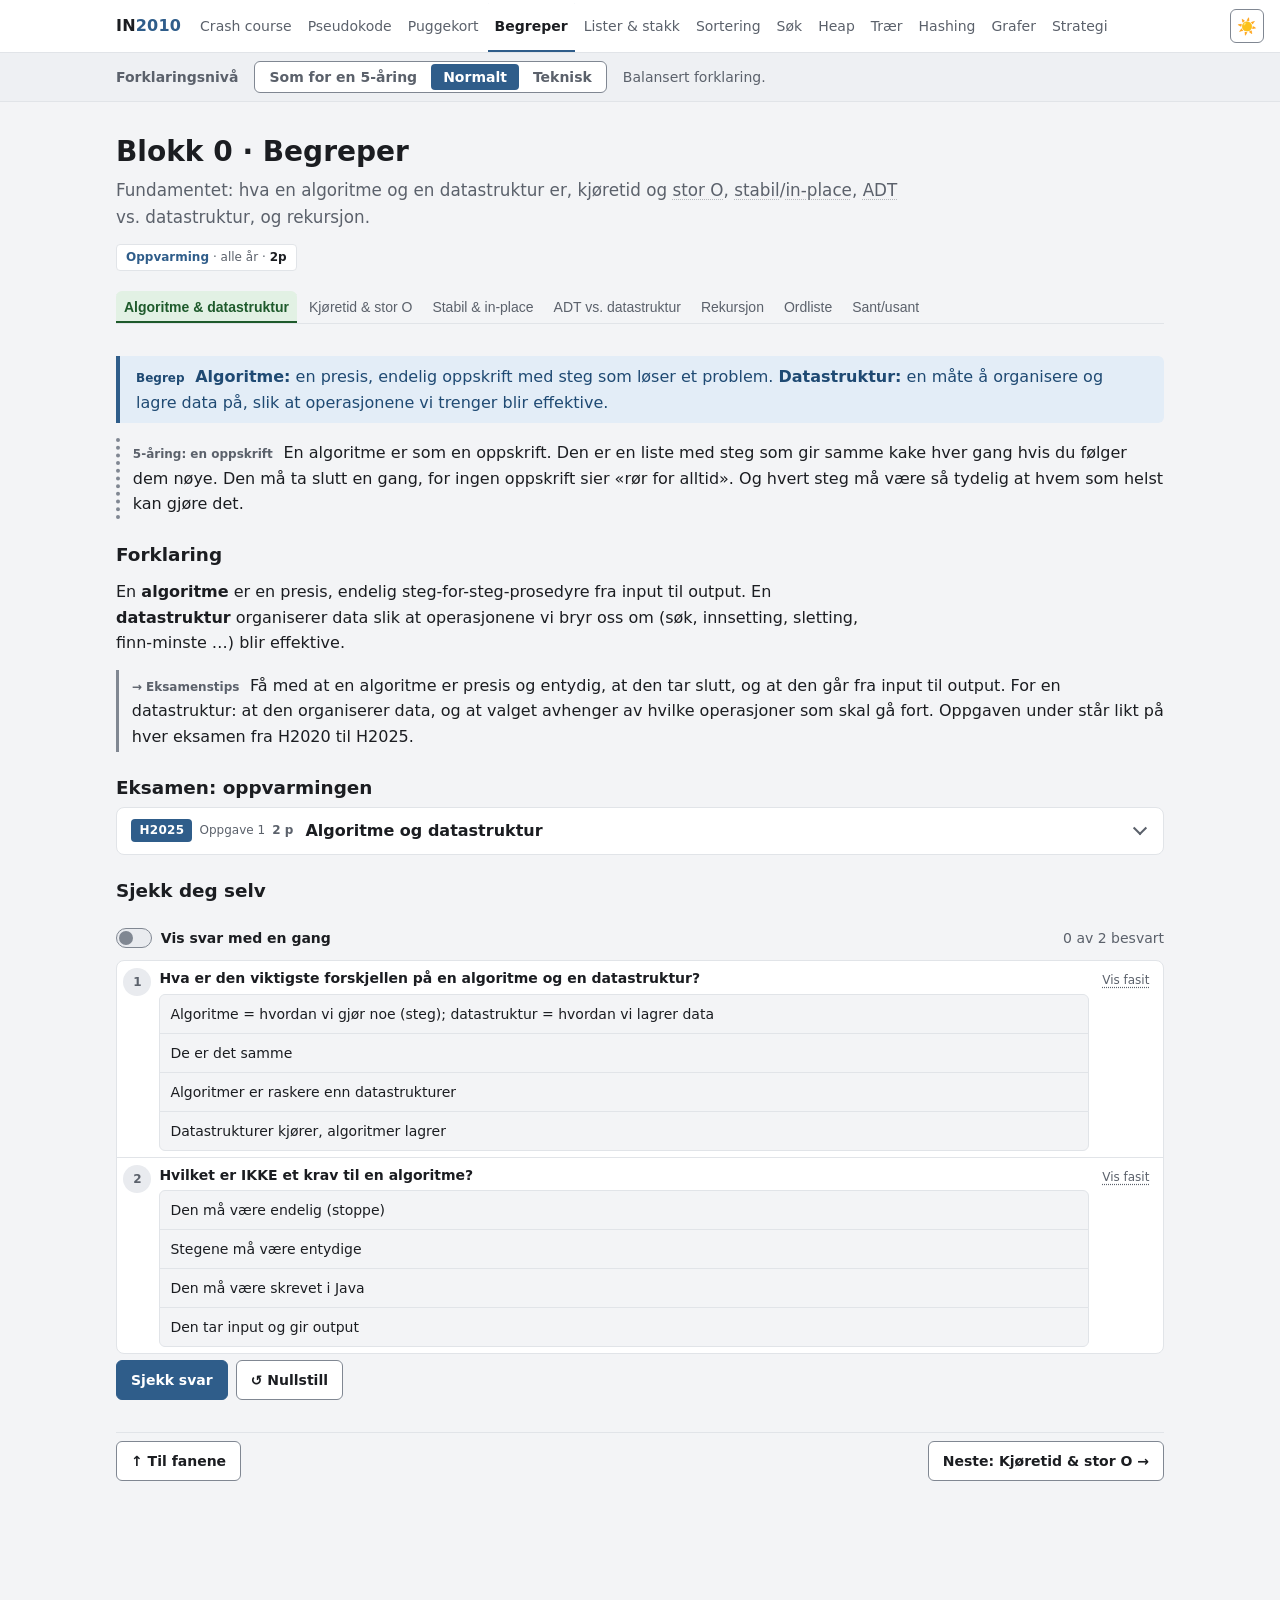
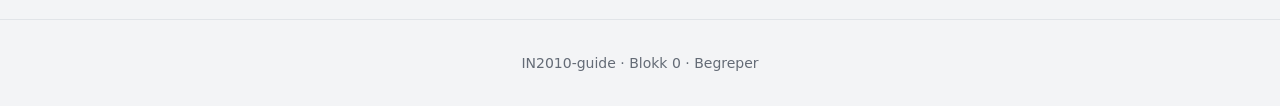
==== 00-begreper.html @ cf9b5287 "Faglige rettelser fra ekstern gjennomgang (20261126j) - Sortering: sammenligningsbasert kan ikke slå" ====
<!doctype html>
<html lang="nb">
<head>
  <meta charset="utf-8">
  <link rel="icon" href="data:,">
  <meta name="viewport" content="width=device-width, initial-scale=1">
  <title>Blokk 0 · Begreper · IN2010</title>
  <meta name="description" content="Grunnbegreper i IN2010: algoritme, datastruktur, stor O, stabil/in-place, ADT, rekursjon.">
  <script>(function(){try{var d=document.documentElement;var t=localStorage.getItem('in-theme');if(t!=='dark'&&t!=='system')t='light';if(t!=='system')d.setAttribute('data-theme',t);var l=localStorage.getItem('in-level');if(l!=='eli5'&&l!=='teknisk')l='normal';d.setAttribute('data-level',l);}catch(e){document.documentElement.setAttribute('data-theme','light');document.documentElement.setAttribute('data-level','normal');}})();</script>
  <link rel="stylesheet" href="assets/css/styles.css?v=20261126j">
  <link rel="stylesheet" href="assets/css/begrep-tips.css?v=20261126j">
</head>
<body data-page="begreper">
  <a class="skip-link" href="#main">Hopp til innhold</a>
  <header id="topnav"></header>

  <main id="main" class="wrap">
    <div class="pagehead">
      <h1>Blokk 0 · Begreper</h1>
      <p class="lead">Fundamentet: hva en algoritme og en datastruktur er, kjøretid og stor O,
        stabil/in-place, ADT vs. datastruktur, og rekursjon.</p>
      <div class="badges">
        <span class="badge" data-go="algoritme"><b>Oppvarming</b> · alle år · <span class="pts">2p</span></span>
      </div>
    </div>

    <div class="tabs" role="tablist" aria-label="Underemner">
      <button data-tab="algoritme">Algoritme &amp; datastruktur</button>
      <button data-tab="bigo">Kjøretid &amp; stor O</button>
      <button data-tab="stabil">Stabil &amp; in-place</button>
      <button data-tab="adt">ADT vs. datastruktur</button>
      <button data-tab="rekursjon">Rekursjon</button>
      <button data-tab="ordliste">Ordliste</button>
      <button data-tab="test">Sant/usant</button>
    </div>

    <!-- ALGORITME -->
    <section data-panel="algoritme">
      <div class="callout begrep"><span class="lbl">Begrep</span>
        <b>Algoritme:</b> en presis, endelig oppskrift med steg som løser et problem.
        <b>Datastruktur:</b> en måte å organisere og lagre data på, slik at operasjonene vi trenger blir effektive.</div>

      <div class="callout eli5"><span class="lbl">5-åring: en oppskrift</span>
        En algoritme er som en oppskrift. Den er en liste med steg som gir samme kake hver gang hvis du følger dem
        nøye. Den må ta slutt en gang, for ingen oppskrift sier «rør for alltid». Og hvert steg må være så tydelig at
        hvem som helst kan gjøre det.</div>

      <h3>Forklaring</h3>
      <div id="ex-algoritme"></div>

      <div class="callout snarvei"><span class="lbl">Eksamenstips</span>
        Få med at en algoritme er presis og entydig, at den tar slutt, og at den går fra input til output.
        For en datastruktur: at den organiserer data, og at valget avhenger av hvilke operasjoner som skal gå fort.
        Oppgaven under står likt på hver eksamen fra H2020 til H2025.</div>

      <h3>Eksamen: oppvarmingen</h3>
      <div id="exam-oppvarming"></div>

      <h3>Sjekk deg selv</h3>
      <div id="quiz-algoritme"></div>
    </section>

    <!-- BIG-O -->
    <section data-panel="bigo">
      <div class="callout begrep"><span class="lbl">Begrep</span>
        <b>Stor O</b> (på engelsk <i>Big O</i>) beskriver hvordan kjøretiden vokser når input n blir stor – vi ser bort fra konstanter
        og lavordensledd og bryr oss bare om veksttakten. De vanlige klassene er O(1), O(log n), O(n),
        O(n log n), O(n²) og O(2ⁿ).
        <b>Merk:</b> veksttakt og tilfelle (beste/verste/snitt) er to forskjellige spørsmål. Tilfellet sier
        <i>hvilken</i> input vi ser på; stor O sier hvor raskt kjøretiden vokser i <i>det</i> tilfellet. Derfor
        gir vi gjerne én kjøretid for beste tilfelle (f.eks. O(n)) og en annen for verste (f.eks. O(n²)).</div>

      <div class="callout eli5"><span class="lbl">5-åring: lapper og håndhilsing</span>
        Tenk deg at du skal dele ut én lapp til hver elev. Blir klassen dobbelt så stor, tar det dobbelt så lang tid.
        Skal derimot alle håndhilse på alle, blir det omtrent fire ganger så mye jobb når klassen dobles. Store O sier
        hvor fort jobben vokser når det blir flere. Den sier ikke hvor mange sekunder det tar.</div>

      <h3>Forklaring</h3>
      <div id="ex-bigo"></div>

      <div class="callout felle"><span class="lbl">Felle: hvilken logaritme?</span>
        log₂ n og log₁₀ n er like i O. De skiller seg bare med en fast faktor (log₂ n er omtrent 3,3 · log₁₀ n), og
        faste faktorer forsvinner i O. Skriv bare <span class="mono">O(log n)</span>.</div>

      <h3>Voksehierarki – lek med n</h3>
      <p class="muted small">Dra i n og se hvor ulikt klassene vokser. Skru på logaritmisk skala når
        n² og 2ⁿ stikker av.</p>
      <div class="card">
        <div class="btn-row">
          <label class="fld">n = <input type="range" id="bo-n" min="1" max="40" value="8"></label>
          <span class="pill"><span class="k">n</span> <span id="bo-nval">8</span></span>
          <label class="fld"><input type="checkbox" id="bo-log"> logaritmisk skala</label>
        </div>
        <div id="bo-bars" class="bars" style="min-height:170px"></div>
        <div class="legend"><span class="muted small">Antall operasjoner (anslag) for hver kompleksitetsklasse ved valgt n.</span></div>
      </div>

      <div class="callout uni"><span class="lbl">Universitetsnivå</span>
        Rekkefølgen er <span class="mono">1 &lt; log n &lt; n &lt; n log n &lt; n² &lt; 2ⁿ</span>. En O(n log n)-sortering
        på n = 1 000 000 gjør ~20 millioner steg; en O(n²) gjør ~10¹². Derfor står det i «Om eksamen» på H2023:
        «I implementasjonsoppgaver foretrekkes lavere kjøretidskompleksitet.»
        <span class="muted small">(Kilde: eksamen IN2010 H2023, «Om eksamen». H2024 og H2025 skriver at lavere kjøretidskompleksitet er «mer poenggivende».)</span></div>

      <h3>Tell operasjoner</h3>
      <div id="quiz-bigo"></div>
    </section>

    <!-- STABIL & IN-PLACE -->
    <section data-panel="stabil">
      <div class="callout begrep"><span class="lbl">Begrep</span>
        <b>Stabil:</b> like elementer beholder sin innbyrdes rekkefølge etter sortering.
        <b>In-place:</b> algoritmen sorterer i selve arrayet, uten en ekstra datastruktur (som et hjelpearray
        eller bøtter) å mellomlagre elementene i. Merge sort er det klassiske moteksempelet.</div>

      <div class="callout eli5"><span class="lbl">5-åring: køen i klassen</span>
        Elevene står i kø sortert etter fornavn. Nå sorterer læreren dem etter klasse. En stabil sortering passer på
        at to elever i samme klasse står i samme rekkefølge som før. Ingen sniker forbi en klassekamerat.</div>

      <h3>Forklaring</h3>
      <div id="ex-stabil"></div>

      <h3>Stabil vs. ustabil – samme nøkkel, ulik farge</h3>
      <p class="muted small">Vi sorterer på <b>tallet</b>. Bokstaven viser opprinnelig rekkefølge blant like tall.
        En stabil sortering holder C før D når begge er «2».</p>
      <div class="grid cols-2">
        <div class="card"><h4 style="margin-top:.2rem">Før</h4><div id="st-before" class="chips"></div></div>
        <div class="card">
          <h4 style="margin-top:.2rem">Etter</h4>
          <div class="btn-row">
            <button class="btn sm primary" type="button" id="st-stable">Stabil</button>
            <button class="btn sm" type="button" id="st-unstable">Ustabil</button>
          </div>
          <div id="st-after" class="chips"></div>
          <p id="st-note" class="muted small"></p>
        </div>
      </div>

      <div class="table-wrap">
        <table>
          <thead><tr><th>Algoritme</th><th>Stabil</th><th>In-place</th><th>Verst</th></tr></thead>
          <tbody>
            <tr><td>Selection</td><td>Nei</td><td>Ja</td><td class="mono">O(n²)</td></tr>
            <tr><td>Bubble</td><td>Ja</td><td>Ja</td><td class="mono">O(n²)</td></tr>
            <tr><td>Insertion</td><td>Ja</td><td>Ja</td><td class="mono">O(n²)</td></tr>
            <tr><td>Gnome</td><td>Ja</td><td>Ja</td><td class="mono">O(n²)</td></tr>
            <tr><td>Merge</td><td>Ja</td><td>Nei (hjelpearray)</td><td class="mono">O(n log n)</td></tr>
            <tr><td>Quick</td><td>Nei</td><td>Ja</td><td class="mono">O(n²)</td></tr>
            <tr><td>Heapsort</td><td>Nei</td><td>Ja</td><td class="mono">O(n log n)</td></tr>
            <tr><td>Bøtte</td><td>Ja</td><td>Nei (bøttene)</td><td class="mono">O(N+n)</td></tr>
            <tr><td>Radix</td><td>Ja</td><td>Nei (bøttene)</td><td class="mono">O(d·(N+n))</td></tr>
          </tbody>
        </table>
      </div>
      <p class="muted small">In-place betyr at algoritmen ikke mellomlagrer elementene i en ekstra datastruktur.
        Derfor er quicksort in-place, mens merge sort (hjelpearray) og bøtte/radix (bøttene) ikke er det.</p>
      <p class="muted small">Om en sortering er stabil, kan avhenge av hvordan den er skrevet. Tabellen gjelder variantene i kurset. At quicksort og heapsort er ustabile og radix sort stabil, er vår egen utledning: quicksort og heapsort bytter elementer som ikke står ved siden av hverandre, og radix sort er stabil fordi hvert pass er en stabil bøttesortering.</p>
      <p class="muted small">Eksamen: H2021 · Oppgave 2 (3p) spør om en sortering var stabil. Oppgaven med løsning ligger under
        <a href="01-sortering.html#fane=bucket&amp;oppg=exam-h2021-2">Sortering → Bøtte</a>.</p>
    </section>

    <!-- ADT -->
    <section data-panel="adt">
      <div class="callout begrep"><span class="lbl">Begrep</span>
        En <b>abstrakt datatype (ADT)</b> sier HVA du kan gjøre (operasjonene), ikke HVORDAN. En
        <b>datastruktur</b> er en konkret implementasjon. Samme ADT kan ha flere datastrukturer.</div>

      <div class="callout eli5"><span class="lbl">5-åring: fjernkontrollen</span>
        En ADT er som knappene på en fjernkontroll. Du vet hva «neste kanal» og «volum opp» gjør, men ikke hvordan
        det er bygd inni. Datastrukturen er selve elektronikken. De samme knappene kan bygges på flere måter.</div>

      <h3>Forklaring</h3>
      <div id="ex-adt"></div>

      <div class="grid cols-2">
        <div class="card"><h4 style="margin-top:.2rem">ADT (hva)</h4>
          <ul class="muted"><li>Liste</li><li>Stakk (LIFO)</li><li>Kø (FIFO)</li><li>Prioritetskø</li><li>Mengde</li><li>Ordbok / map</li></ul></div>
        <div class="card"><h4 style="margin-top:.2rem">Datastruktur (hvordan)</h4>
          <ul class="muted"><li>Array / dynamisk array</li><li>Lenket liste</li><li>Heap (binær)</li><li>Hashtabell</li><li>Binært søketre / AVL</li></ul></div>
      </div>

      <h3>Match ADT med en vanlig datastruktur</h3>
      <div id="quiz-adt"></div>
    </section>

    <!-- REKURSJON -->
    <section data-panel="rekursjon">
      <div class="callout begrep"><span class="lbl">Begrep</span>
        En <b>rekursiv</b> algoritme kaller seg selv på et mindre problem. Den trenger et <b>basistilfelle</b>
        (som stopper) og et <b>rekursivt steg</b> (som nærmer seg basis).</div>

      <div class="callout eli5"><span class="lbl">5-åring: russiske dukker</span>
        Tenk på russiske dukker. For å komme til den minste åpner du én dukke og gjør nøyaktig det samme med dukken
        inni. Du fortsetter til du kommer til den lille som ikke kan åpnes. Den er basistilfellet, og der stopper du.</div>

      <h3>Forklaring</h3>
      <div id="ex-rekursjon"></div>

      <h3>Kallstakk – fakultet n!</h3>
      <p class="muted small">På vei <b>ned</b> legger hvert kall seg oppå stakken og venter med et uferdig regnestykke
        (<span class="mono">4 · ?</span>). Ved basis snur det. På vei <b>opp</b> får hvert kall svaret fra kallet over, fyller
        inn spørsmålstegnet og gir sitt svar videre ned. Følg regnestykket under stakken: det vokser innover og krymper igjen.</p>
      <div class="grid cols-2">
        <div><div id="rk-player"></div></div>
        <div><div id="rk-pseudo"></div></div>
      </div>

      <div class="callout uni"><span class="lbl">Universitetsnivå</span>
        Noen ganger ser du en formel som <span class="mono">T(n) = 2·T(n/2) + n</span>: del i to, og gjør O(n) arbeid for å
        sette sammen. Du trenger ikke løse slike ligninger på eksamen. Les den som en kortversjon av det du ser i
        rekursjonstreet: <span class="mono">log n</span> nivåer, og hvert nivå gjør til sammen n arbeid. Det gir
        <span class="mono">O(n log n)</span>, og det er mønsteret bak merge sort.</div>
    </section>

    <!-- ORDLISTE: bygges fra IN.BEGREPER og IN.SYMBOLER (begrep-tips.js), samme kilde som tipsene -->
    <section data-panel="ordliste">
      <h3>Ordliste</h3>
      <p class="muted small">Alle forkortelser og begreper på ett sted. De samme forklaringene dukker opp når du holder
        over eller trykker på et ord med prikket understrek rundt omkring i guiden.</p>
      <div id="ordliste"></div>
    </section>

    <!-- SANT/USANT -->
    <section data-panel="test">
      <h3>Test deg selv – begreper</h3>
      <p class="muted small">Disse påstandene er ikke hentet ordrett fra eksamen. De er laget ut fra hva eksamenene og
        sensorveiledningene H2020–H2025 tester igjen og igjen, så du kan sjekke at du kan det sensor ser etter.
        De oftest testede står først.</p>
      <p class="muted small">Svar Sant/Usant, trykk <b>Sjekk svar</b>, og åpne <b>Forklaring</b> under hver påstand. Svarene huskes i nettleseren din.</p>
      <div data-tf-gen="begreper"></div>
    </section>
  </main>

  <footer class="footer">IN2010-guide · Blokk 0 · Begreper</footer>

  <script src="assets/js/core.js?v=20261126j"></script>
  <script src="assets/js/symboler.js?v=20261126j"></script>
  <script src="assets/js/begreper-data.js?v=20261126j"></script>
  <script src="assets/js/begrep-tips.js?v=20261126j"></script>
  <script src="assets/js/data-tf.js?v=20261126j"></script>
  <script src="assets/js/pseudocode.js?v=20261126j"></script>
  <script src="assets/js/stepplayer.js?v=20261126j"></script>
  <script src="assets/js/varline.js?v=20261126j"></script>
  <script src="assets/js/viz-bars.js?v=20261126j"></script>
  <script src="assets/js/perfekt/begreper.js?v=20261126j"></script>
  <script src="assets/js/kort/begreper.js?v=20261126j"></script>
  <script>
  (function () {
    var IN = window.IN, el = IN.el, qs = IN.qs;
    if (IN.begrepTips) IN.begrepTips.ordliste("#ordliste");


    /* ---- Nivådelte forklaringer ---- */
    IN.explain("#ex-algoritme", {
      eli5: "<p>En <b>algoritme</b> er oppskriften: gjør dette, så dette, så dette – og da får du svaret. En <b>datastruktur</b> er kjøkkenet der du har lagt tingene dine. Ligger krydderne sortert i en skuff, finner du dem kjapt. Ligger alt i én stor haug, må du lete hver gang. Den samme oppskriften går altså fortere eller tregere alt etter hvordan kjøkkenet er ryddet.</p>",
      normal: "<p>En <b>algoritme</b> er en presis, endelig steg-for-steg-prosedyre fra input til output. En <b>datastruktur</b> organiserer data slik at operasjonene vi bryr oss om (søk, innsetting, sletting, finn-minste …) blir effektive.</p>",
      teknisk: "<p>En <b>algoritme</b> er en veldefinert beregningsprosedyre som for et gyldig input terminerer med korrekt output; vi måler den i tid/plass som funksjon av inputstørrelsen. En <b>datastruktur</b> er en konkret organisering av data med et sett operasjoner og tilhørende kjøretidsgarantier (f.eks. heap: finn-min O(1), innsetting O(log n)).</p>"
    }, { label: "Nivå:" });

    IN.explain("#ex-bigo", {
      eli5: "<p>Stor O svarer på: «Når det blir dobbelt så mange ting, hvor mye mer jobb blir det?» O(n) betyr dobbelt så mye jobb. O(n²) betyr fire ganger så mye. 2ⁿ betyr … mye verre!</p>",
      normal: "<p>Stor O beskriver veksttakten til kjøretiden når n vokser, uten konstanter og lavordensledd – vi skriver f.eks. O(n) eller O(n²) etter hvor raskt arbeidet vokser. Legg merke til at dette er noe annet enn beste/verste/snitt-tilfelle: tilfellet velger <i>hvilken</i> situasjon vi analyserer, mens stor O sier hvor fort kjøretiden vokser der. Derfor kan vi gi én kjøretid for beste tilfelle (ofte O(n)) og en annen for verste (ofte O(n²)).</p>",
      teknisk: "<p>Formelt: f(n) = O(g(n)) betyr at f til slutt holder seg under g bortsett fra en konstant faktor – det finnes konstanter c &gt; 0 og n₀ slik at f(n) ≤ c·g(n) for alle n ≥ n₀. I praksis: fra en viss størrelse n₀ og oppover er f aldri mer enn et fast antall ganger (c) g – hva som skjer for små input, og hvor stor den faste faktoren er, teller ikke. Grunnen til at vi dropper konstanter og lavordensledd er at for store n er det det dominerende leddet som avgjør: en algoritme der arbeidet vokser kvadratisk, taper for store n mot en der det vokser som n log n, uansett hvor gode konstantene er. Husk at O bare er en øvre grense: at noe er O(n²), sier ikke at det faktisk vokser kvadratisk, så sammenligningen gjelder den faktiske veksten. Og husk at veksttakt (stor O) og tilfelle (beste/verste/snitt) er to uavhengige valg – vi kan gi en Big-O for hvilket som helst tilfelle.</p>"
    }, { label: "Nivå:" });

    IN.explain("#ex-stabil", {
      eli5: "<p><b>Stabil</b>: hvis to kort har samme tall, holder de samme rekkefølge som før. <b>In-place</b>: vi rydder i selve bunken uten en ekstra stor bunke ved siden av.</p>",
      normal: "<p><b>Stabil</b> sortering bevarer rekkefølgen mellom like nøkler – viktig når du sorterer på flere nøkler etter hverandre. <b>In-place</b> betyr at algoritmen sorterer i selve arrayet, uten en ekstra datastruktur å mellomlagre elementene i.</p>",
      teknisk: "<p>Stabilitet: for like nøkler bevares den relative inputrekkefølgen i outputen. Det er nyttig når vi sorterer på flere nøkler etter hverandre: sorterer vi først på den minst viktige og så stabilt på den viktigste, ligger like elementer fortsatt i riktig rekkefølge etter den første nøkkelen. Radix sort bygger på samme idé, med siste siffer først. In-place: elementene mellomlagres aldri i en ekstra datastruktur – merge sort, som fletter via et hjelpearray, er derfor ikke in-place. Quicksort sorterer derimot inne i selve arrayet og er in-place.</p>"
    }, { label: "Nivå:" });

    IN.explain("#ex-adt", {
      eli5: "<p>En ADT er «hva du kan be om» (legg på, ta av). Datastrukturen er «hvordan det er bygd inni». En stakk kan være bygd av et array ELLER en lenket liste – begge gir samme LIFO-oppførsel.</p>",
      normal: "<p>ADT = grensesnittet (operasjonene og hva de gjør). Datastruktur = implementasjonen. Én ADT kan realiseres av flere datastrukturer med ulike kjøretider.</p>",
      teknisk: "<p>En ADT spesifiserer operasjoner og deres semantikk uavhengig av representasjon. Ordbok-ADT kan implementeres med balansert binært søketre (BST, O(log n) garantert) eller hashtabell (O(1) forventet). Valget avgjør kjøretidsprofil og egenskaper (ordnet iterasjon vs. ikke).</p>"
    }, { label: "Nivå:" });

    IN.explain("#ex-rekursjon", {
      eli5: "<p>Når du har kommet inn til den minste dukken, er du ikke ferdig: nå setter du dukkene sammen igjen. Den siste du åpnet, lukker du først. Datamaskinen gjør det samme med kallene. Hvert kall venter på at kallet inni blir ferdig, og så blir det selv ferdig. Det er det du ser i demoen under: kallene stables opp, og så «foldes» de tilbake ett og ett.</p>",
      normal: "<p>En rekursiv funksjon løser et problem ved å kalle seg selv på en mindre del, og kombinere svarene. Den må ha et basistilfelle for å stoppe. Hvert kall legges på <b>kallstakken</b> og venter der til kallet over det har svart; da regner det seg ferdig og fjernes fra toppen.</p>",
      teknisk: "<p>Hvert kall løser en mindre utgave av samme problem og har sine egne lokale variabler. For å finne kjøretiden teller vi kall og arbeid per kall: fakultet gjør n kall med O(1) arbeid hver, altså O(n).</p>"
    }, { label: "Nivå:" });

    /* ---- Eksamen: oppvarmingen (oppgave 1). Kortet står i assets/js/kort/begreper.js. ---- */
    IN.kortData.render("begreper");

    /* ---- Quiz: algoritme ---- */
    IN.quiz("#quiz-algoritme", [
      { q: "Hva er den viktigste forskjellen på en algoritme og en datastruktur?",
        options: ["Algoritme = hvordan vi gjør noe (steg); datastruktur = hvordan vi lagrer data",
          "De er det samme", "Algoritmer er raskere enn datastrukturer", "Datastrukturer kjører, algoritmer lagrer"],
        answer: 0, explain: "Algoritme = prosedyre/oppskrift. Datastruktur = organisering av data." },
      { q: "Hvilket er IKKE et krav til en algoritme?",
        options: ["Den må være endelig (stoppe)", "Stegene må være entydige", "Den må være skrevet i Java", "Den tar input og gir output"],
        answer: 2, explain: "Algoritmer er språkuavhengige – pseudokode holder." }
    ]);

    /* ---- Big-O demo ---- */
    var slider = qs("#bo-n"), nval = qs("#bo-nval"), logc = qs("#bo-log"), host = qs("#bo-bars");
    var CLASSES = [
      { name: "1", f: function () { return 1; }, color: "var(--c-sorted)" },
      { name: "log n", f: function (n) { return Math.log2(n); }, color: "var(--c-target)" },
      { name: "n", f: function (n) { return n; }, color: "var(--c-default)" },
      { name: "n log n", f: function (n) { return n * Math.log2(n); }, color: "var(--c-compare)" },
      { name: "n²", f: function (n) { return n * n; }, color: "var(--c-min)" },
      { name: "2ⁿ", f: function (n) { return Math.pow(2, n); }, color: "var(--c-swap)" }
    ];
    function fmt(v) {
      if (v < 1000) return String(Math.round(v));
      if (v < 1e6) return (v / 1e3).toFixed(1) + "k";
      if (v < 1e9) return (v / 1e6).toFixed(1) + "M";
      if (v < 1e12) return (v / 1e9).toFixed(1) + "G";
      return v.toExponential(1);
    }
    function drawBigO() {
      var n = +slider.value; nval.textContent = n;
      var vals = CLASSES.map(function (c) { return c.f(n); });
      var useLog = logc.checked;
      var disp = vals.map(function (v) { return useLog ? Math.log10(v + 1) : v; });
      var max = Math.max.apply(null, disp.concat([1]));
      IN.clear(host);
      CLASSES.forEach(function (c, i) {
        var col = el("div", { class: "bar-col" });
        var h = Math.round(22 + (disp[i] / max) * 130);
        var bar = el("div", { class: "bar", style: "height:" + h + "px;background:" + c.color });
        bar.appendChild(el("span", { class: "val", text: fmt(vals[i]) }));
        col.appendChild(bar);
        col.appendChild(el("div", { class: "bar-idx", html: '<span class="mono">' + c.name + "</span>" }));
        host.appendChild(col);
      });
    }
    slider.addEventListener("input", drawBigO);
    logc.addEventListener("change", drawBigO);
    drawBigO();

    IN.quiz("#quiz-bigo", [
      { q: "Hva er kjøretiden til denne løkka?<br><span class='mono'>for i ← 0 to n−1 do &nbsp; sum ← sum + A[i]</span>",
        options: ["O(1)", "O(log n)", "O(n)", "O(n²)"], answer: 2, explain: "Én enkel løkke over n elementer → O(n)." },
      { q: "Og denne?<br><span class='mono'>for i ← 0 to n−1 do &nbsp; for j ← 0 to n−1 do &nbsp; …</span>",
        options: ["O(n)", "O(n log n)", "O(n²)", "O(2ⁿ)"], answer: 2, explain: "Nøstet løkke, n·n = O(n²)." },
      { q: "En løkke som halverer n hver runde (<span class='mono'>n → n/2 → n/4 …</span>) kjører …",
        options: ["O(log n) ganger", "O(n) ganger", "O(√n) ganger", "O(1) ganger"], answer: 0,
        explain: "Halvering gir ca. log n runder (log med grunntall 2) – som binærsøk." }
    ]);

    /* ---- Stabil demo ---- */
    var DATA = [{ k: 3, t: "A" }, { k: 1, t: "B" }, { k: 2, t: "C" }, { k: 2, t: "D" }, { k: 1, t: "E" }, { k: 3, t: "F" }];
    var palette = { 1: "var(--c-target)", 2: "var(--c-compare)", 3: "var(--c-min)" };
    function chips(host, arr) {
      IN.clear(host);
      arr.forEach(function (x) {
        host.appendChild(el("span", { class: "chip", style: "background:" + palette[x.k],
          html: '<b>' + x.k + '</b><small>' + x.t + '</small>' }));
      });
    }
    chips(qs("#st-before"), DATA);
    function stableSort() { return DATA.slice().sort(function (a, b) { return a.k - b.k; }); } // JS sort er stabil
    function unstableSort() {
      // simuler ustabil: sorter på nøkkel, men snu like grupper
      var s = DATA.slice().sort(function (a, b) { return a.k - b.k; });
      var out = [], i = 0;
      while (i < s.length) { var j = i; while (j < s.length && s[j].k === s[i].k) j++; out = out.concat(s.slice(i, j).reverse()); i = j; }
      return out;
    }
    function showStable() {
      chips(qs("#st-after"), stableSort());
      qs("#st-note").innerHTML = "A står fortsatt før F (begge «3»), B før E (begge «1»), C før D (begge «2»). Rekkefølgen er bevart.";
      qs("#st-stable").classList.add("primary"); qs("#st-unstable").classList.remove("primary");
    }
    function showUnstable() {
      chips(qs("#st-after"), unstableSort());
      qs("#st-note").innerHTML = "Se «1»-ene: nå kommer E før B – rekkefølgen mellom like elementer er ødelagt. Det er ustabilt.";
      qs("#st-unstable").classList.add("primary"); qs("#st-stable").classList.remove("primary");
    }
    qs("#st-stable").addEventListener("click", showStable);
    qs("#st-unstable").addEventListener("click", showUnstable);
    showStable();

    /* ---- ADT matching-quiz ---- */
    IN.quiz("#quiz-adt", [
      { q: "Hvilken datastruktur gir en <b>prioritetskø</b> med O(log n) innsetting og finn-minste?",
        options: ["Binær heap", "Lenket liste", "Hashtabell", "Array uten orden"], answer: 0,
        explain: "En binær heap gir finn-min O(1), innsetting/fjern-min O(log n)." },
      { q: "Hvilken datastruktur passer best for ADT-en <b>ordbok</b> når vi vil ha O(1) forventet oppslag?",
        options: ["Hashtabell", "Binær heap", "Stakk", "Kø"], answer: 0,
        explain: "Hashtabell gir O(1) forventet. Balansert BST gir O(log n) garantert og ordnet iterasjon." },
      { q: "En <b>stakk</b> (LIFO) kan implementeres med …",
        options: ["Array ELLER lenket liste", "Bare en heap", "Bare et søketre", "Bare en hashtabell"], answer: 0,
        explain: "Samme ADT, flere datastrukturer. Begge gir O(1) push og pop, men med dynamisk array er push bare amortisert O(1): av og til må arrayet dobles, og da koster den ene push-en O(n)." }
    ]);

    /* ---- Rekursjon: kallstakk fakultet ---- */
    var factAlgo = {
      name: "Fakultet", params: "n",
      input: "Et heltall n ≥ 0", output: "n!",
      lines: [
        { code: "if n ≤ 1 then", indent: 1 },
        { code: "return 1", indent: 2 },
        { code: "return n · Fakultet(n − 1)", indent: 1 }
      ]
    };
    var rkHandle = IN.pseudo.render("#rk-pseudo", factAlgo, {});
    /* Hver ramme husker sin egen n og hva den venter på. Uttrykket under stakken viser hele
       regnestykket: det vokser innover på vei ned (4 · (3 · (2 · 1))) og krymper på vei opp (4 · 6 → 24). */
    function genFact(input) {
      var n = Array.isArray(input) ? (input.length ? input[0] : 4) : input;
      n = +n; if (!isFinite(n)) n = 4;
      n = Math.max(0, Math.min(7, Math.floor(n)));
      var steps = [], stack = [], calls = Math.max(1, n);
      function t(a, b, c) { return { eli5: a, normal: b, teknisk: c }; }
      function copy() { return stack.map(function (f) { var o = {}; for (var k in f) o[k] = f[k]; return o; }); }
      // Uttrykket: rammene under toppen venter på «k · (…)», toppen bidrar med inner
      function expr(inner) {
        var s = inner;
        for (var i = stack.length - 2; i >= 0; i--) s = stack[i].n + " · " + (/·/.test(s) ? "(" + s + ")" : s);
        return s;
      }
      function snap(line, text, tag, inner, mark) {
        steps.push({ line: line, stack: copy(), text: text, tag: tag, expr: expr(mark ? "<mark>" + inner + "</mark>" : inner),
          vars: [{ name: "n", value: stack[stack.length - 1].n }], frame: "Fakultet" });   // variabellinja: n i rammen øverst
      }
      steps.push({ line: null, stack: [], start: true, n: n, tag: "Start", expr: "Fakultet(" + n + ")",
        text: t("Vi skal regne ut " + n + "! («" + n + " fakultet»). Stakken med lapper er tom – ingen har begynt ennå.",
          "Input: n = " + n + ". Vi kaller Fakultet(" + n + "); kallstakken er tom før første kall.",
          "Kall Fakultet(" + n + ") med tom kallstakk. Hvert kall får sin egen ramme med sin egen n.") });
      (function down(k) {
        stack.push({ n: k, phase: "test" });
        var top = stack[stack.length - 1], res, alone = stack.length === 1;
        snap(2, k <= 1
          ? t("Fakultet(" + k + ") får en ny lapp øverst på stakken og sjekker: er " + k + " liten nok (1 eller mindre)? Ja!",
              "Ny ramme for Fakultet(" + k + "). Linje 2: n = " + k + " ≤ 1 er sann, så vi går til linje 3.",
              "Ramme n = " + k + " pushes. Testen n ≤ 1 er sann: basistilfellet.")
          : t("Fakultet(" + k + ") får en ny lapp øverst på stakken og sjekker: er " + k + " liten nok (1 eller mindre)? Nei, så den må spørre et mindre kall.",
              "Ny ramme for Fakultet(" + k + "). Linje 2: n = " + k + " ≤ 1 er usann, så vi hopper til linje 4.",
              "Ramme n = " + k + " pushes. Testen n ≤ 1 er usann: rekursivt tilfelle."),
          k <= 1 ? "Test: ja" : "Test: nei", "Fakultet(" + k + ")", false);
        if (k <= 1) {
          top.phase = "basis"; top.ret = 1;
          snap(3, t(alone
              ? (k === 0 ? "0! er 1 – slik er det bestemt. Fakultet(0) svarer 1 med en gang. Ingen andre kall venter, så vi er ferdige."
                         : "Fakultet(1) er den minste dukken: svaret er bare 1. Ingen andre kall venter, så vi er ferdige.")
              : "Fakultet(" + k + ") er den minste dukken: svaret er bare 1. Ingen nye kall. Nå kan alle som venter under, regne seg ferdig – fra toppen og ned.",
            "Basistilfellet: n = " + k + " ≤ 1, så kallet returnerer 1 uten å kalle videre." + (alone ? (k === 0 ? " (0! = 1.)" : "") + " Ingen andre kall venter." : " Nå snur vi."),
            "Basis: n ≤ 1 ⇒ return 1." + (alone ? " Det var eneste ramme, så stakken blir tom." : " Ingen nye rammer; nå starter returfasen.")), "Basis", "1", true);
          res = 1;
        } else {
          top.phase = "venter";
          snap(4, t("For å regne " + k + "! trenger vi (" + (k - 1) + ")! først. Fakultet(" + k + ") skriver «" + k + " · ?» på lappen sin og venter, mens et nytt kall legges oppå.",
            "n = " + k + " > 1: Fakultet(" + k + ") må vente på Fakultet(" + (k - 1) + "). Den husker «" + k + " · ?» og et nytt kall legges på toppen av stakken.",
            "Rekursivt kall Fakultet(" + (k - 1) + "): ny ramme pushes. Rammen n=" + k + " ligger igjen med uferdig uttrykk " + k + " · ?."),
            "Kaller (" + (k - 1) + ")", k + " · Fakultet(" + (k - 1) + ")", false);
          var r = down(k - 1);
          res = k * r;
          top.phase = "retur"; top.got = r; top.ret = res;
          snap(4, t("Svaret " + r + " kommer tilbake fra kallet over. Nå kan Fakultet(" + k + ") fylle inn spørsmålstegnet: " + k + " · " + r + " = " + res + ". Den gir " + res + " videre ned og forsvinner.",
            "Fakultet(" + (k - 1) + ") returnerte " + r + ". Nå regner Fakultet(" + k + ") ut " + k + " · " + r + " = " + res + " og returnerer det til den som kalte.",
            "Retur: " + k + " · " + r + " = " + res + "; return " + res + ", rammen poppes."), "Returnerer " + res, String(res), true);
        }
        stack.pop();
        return res;
      })(n);
      steps.push({ line: null, stack: [], text: t("Ferdig! " + n + "! = " + res0(n) + ". Alle lappene er brukt opp.",
        "Ferdig: " + n + "! = " + res0(n) + ", og stakken er tom.",
        "Alle rammer er poppet; resultat " + res0(n) + ". " + (calls === 1 ? "Ett kall med O(1) arbeid." : calls + " kall, O(1) arbeid hver: O(n).")),
        tag: "Ferdig", expr: "<mark>" + res0(n) + "</mark>", done: n, val: res0(n) });
      return IN.varLine ? IN.varLine.link(steps) : steps;
    }
    function res0(n) { var r = 1; for (var i = 2; i <= n; i++) r *= i; return r; }
    IN.stepPlayer("#rk-player", {
      generate: genFact,
      presets: { "4!": [4], "5!": [5], "3!": [3], "6!": [6] },
      render: function (step, ctx) {
        var stage = ctx.stage, vl = IN.varLine ? IN.varLine.attach(stage) : null;
        if (vl) IN.varLine.clearStage(stage); else IN.clear(stage);
        var wrap = el("div", { class: "callstack" });
        // .callstack er column-reverse: første ramme (eldste) havner nederst, nyeste øverst
        step.stack.forEach(function (fr, i) {
          var isTop = i === step.stack.length - 1, right;
          if (fr.phase === "test") right = "n = " + fr.n + ": er n ≤ 1?";
          else if (fr.phase === "basis") right = "n ≤ 1 → <b>1</b> <span class=\"cs-ret\">↩ 1</span>";
          else if (fr.phase === "retur") right = fr.n + " · <b>" + fr.got + "</b> = <b>" + fr.ret + "</b> <span class=\"cs-ret\">↩ " + fr.ret + "</span>";
          else right = fr.n + " · <span class=\"cs-q\">?</span> <span class=\"muted small\">venter på Fakultet(" + (fr.n - 1) + ")</span>";
          wrap.appendChild(el("div", { class: "frame" + (fr.phase === "basis" || fr.phase === "retur" ? " ret" : "") + (isTop ? " top" : ""),
            html: '<span class="mono cs-name">Fakultet(' + fr.n + ')</span><span class="cs-body">' + right + "</span>" }));
        });
        if (!step.stack.length && step.start) wrap.appendChild(el("div", { class: "frame top", html: '<span class="cs-body muted">Tom stakk – Fakultet(' + step.n + ') kalles nå</span>' }));
        else if (!step.stack.length) wrap.appendChild(el("div", { class: "frame ret top", html: '<span class="mono cs-name">' + step.done + "!</span><span class=\"cs-body\">= <b>" + step.val + "</b></span>" }));
        var col = el("div", { class: "cs-wrap" }, [
          el("div", { class: "cs-end muted small", text: "↑ toppen: kallet som jobber nå" }),
          wrap,
          el("div", { class: "cs-end muted small", text: "bunnen: første kall" })
        ]);
        stage.appendChild(col);
        stage.appendChild(el("div", { class: "cs-expr" }, [
          el("span", { class: "muted small", text: "Regnestykket så langt: " }),
          el("span", { class: "mono", html: step.expr })
        ]));
        if (vl) vl.update(step.vars || [], step.varsPrev, { frame: step.frame });
      },
      pseudo: rkHandle,
      inputLabel: "n fra 0 til 7, f.eks. 5",
      initial: [4]
    });
  })();
  </script>
</body>
</html>
---- assets/css/styles.css ----
/* ============================================================
   IN2010 – interaktiv eksamensguide · felles designsystem
   Fargepalett og menydesign adaptert fra vegardjorg/ravenseat
   (MIT, eget repo). Material-aktig nøytral palett, lys + mørk.
   Virker fra file:// og GitHub Pages. Ingen avhengigheter.
   ============================================================ */

/* ---------- Fargetokens: LYS (standard) ---------- */
:root {
  color-scheme: light;
  --color-primary: #2f5d8a;
  --color-on-primary: #ffffff;
  --color-primary-container: #d3e3f5;
  --color-on-primary-container: #0b2a47;
  --color-secondary: #55606e;
  --color-secondary-container: #dde3ea;
  --color-on-secondary-container: #1a2430;
  --color-tertiary: #6a5089;
  --color-tertiary-container: #ece0f7;
  --color-on-tertiary-container: #2a1446;
  --color-error: #b3261e;
  --color-error-container: #f9dedc;
  --color-on-error-container: #410e0b;
  --color-surface: #f8f9fb;
  --color-on-surface: #1b1d21;
  --color-on-surface-variant: #5b616b;
  --color-surface-container-lowest: #ffffff;
  --color-surface-container-low: #f3f4f6;
  --color-surface-container: #eef0f3;
  --color-surface-container-high: #e9ebef;
  --color-outline: #808792;
  --color-outline-variant: #e1e4e8;
  --color-placeholder: #646b76;
  --color-tone-info: #e3edf7;        --color-on-tone-info: #1f4a73;
  --color-tone-ok: #e2f1e4;          --color-on-tone-ok: #1e5a2b;
  --color-tone-warn: #fbefd2;        --color-on-tone-warn: #6b4a00;
  --color-tone-danger: #fbe4e2;      --color-on-tone-danger: #8c1d18;
  --color-tone-heavy: #efe8f8;       --color-on-tone-heavy: #4e3577;
  --color-tone-caution: #fddcbf;     --color-on-tone-caution: #8a3a00;

  /* visualiseringsfarger (lys) */
  --c-default: #2f5d8a;
  --c-compare: #b9770a;
  --c-min:     #8e3b6e;
  --c-swap:    #b3261e;
  --c-sorted:  #2e7d32;
  --c-target:  #3f84cf;
}

/* ---------- Fargetokens: MØRK (følger systemet, med mindre toggle = lys) ---------- */
@media (prefers-color-scheme: dark) {
  :root:not([data-theme="light"]) {
    color-scheme: dark;
    --color-primary: #8fb8e6;
    --color-on-primary: #0b2a47;
    --color-primary-container: #1d4469;
    --color-on-primary-container: #d3e3f5;
    --color-secondary: #bcc6d2;
    --color-secondary-container: #3a4552;
    --color-on-secondary-container: #dde3ea;
    --color-tertiary: #d0bcf0;
    --color-tertiary-container: #4f3770;
    --color-on-tertiary-container: #ece0f7;
    --color-error: #f2b8b5;
    --color-error-container: #8c1d18;
    --color-on-error-container: #f9dedc;
    --color-surface: #181b1f;
    --color-on-surface: #e3e5e9;
    --color-on-surface-variant: #a3a9b3;
    --color-surface-container-lowest: #1c1f24;
    --color-surface-container-low: #141619;
    --color-surface-container: #212429;
    --color-surface-container-high: #262a30;
    --color-outline: #6e7580;
    --color-outline-variant: #2e333a;
    --color-placeholder: #9aa0a9;
    --color-tone-info: #1e3550;      --color-on-tone-info: #c4dcf5;
    --color-tone-ok: #1d3a22;        --color-on-tone-ok: #bfe3c3;
    --color-tone-warn: #3d3014;      --color-on-tone-warn: #f3d9a0;
    --color-tone-danger: #4a1c1a;    --color-on-tone-danger: #f6c9c6;
    --color-tone-heavy: #352a4d;     --color-on-tone-heavy: #dccdf5;
    --color-tone-caution: #4d2a0f;   --color-on-tone-caution: #ffc999;

    --c-default: #6f9fd0;
    --c-compare: #e0a94e;
    --c-min:     #e08cbd;
    --c-swap:    #f2857f;
    --c-sorted:  #81c784;
    --c-target:  #8ab8f0;
  }
}

/* ---------- Fargetokens: MØRK via toggle (uansett system) ---------- */
:root[data-theme="dark"] {
  color-scheme: dark;
  --color-primary: #8fb8e6;
  --color-on-primary: #0b2a47;
  --color-primary-container: #1d4469;
  --color-on-primary-container: #d3e3f5;
  --color-secondary: #bcc6d2;
  --color-secondary-container: #3a4552;
  --color-on-secondary-container: #dde3ea;
  --color-tertiary: #d0bcf0;
  --color-tertiary-container: #4f3770;
  --color-on-tertiary-container: #ece0f7;
  --color-error: #f2b8b5;
  --color-error-container: #8c1d18;
  --color-on-error-container: #f9dedc;
  --color-surface: #181b1f;
  --color-on-surface: #e3e5e9;
  --color-on-surface-variant: #a3a9b3;
  --color-surface-container-lowest: #1c1f24;
  --color-surface-container-low: #141619;
  --color-surface-container: #212429;
  --color-surface-container-high: #262a30;
  --color-outline: #6e7580;
  --color-outline-variant: #2e333a;
  --color-placeholder: #9aa0a9;
  --color-tone-info: #1e3550;      --color-on-tone-info: #c4dcf5;
  --color-tone-ok: #1d3a22;        --color-on-tone-ok: #bfe3c3;
  --color-tone-warn: #3d3014;      --color-on-tone-warn: #f3d9a0;
  --color-tone-danger: #4a1c1a;    --color-on-tone-danger: #f6c9c6;
  --color-tone-heavy: #352a4d;     --color-on-tone-heavy: #dccdf5;
  --color-tone-caution: #4d2a0f;   --color-on-tone-caution: #ffc999;

  --c-default: #6f9fd0;
  --c-compare: #e0a94e;
  --c-min:     #e08cbd;
  --c-swap:    #f2857f;
  --c-sorted:  #81c784;
  --c-target:  #8ab8f0;
}

/* ---------- Geometri/typografi + semantiske broer (temauavhengig) ---------- */
:root {
  --radius: 4px;
  --radius-md: 6px;
  --radius-lg: 8px;
  --text-xs: 12px; --text-sm: 14px; --text-md: 16px; --text-lg: 20px; --text-xl: 28px;
  --d-2xs: 2px; --d-xs: 4px; --d-sm: 8px; --d-md: 16px; --d-lg: 24px;
  --d-card: calc(var(--d-sm) + var(--d-xs));
  --state-hover: color-mix(in srgb, var(--color-on-surface) 8%, transparent);
  --state-press: color-mix(in srgb, var(--color-on-surface) 14%, transparent);
  --focus: 2px solid var(--color-primary);
  --elevation: 0 4px 16px rgb(0 0 0 / 0.16);
  --maxw: 1080px;

  --font: ui-sans-serif, system-ui, -apple-system, "Segoe UI", Roboto, Helvetica, Arial, sans-serif;
  --font-serif: Georgia, Cambria, "Times New Roman", serif;
  --font-mono: ui-monospace, "Cascadia Code", "SF Mono", Consolas, "Liberation Mono", Menlo, monospace;

  /* broer: eldre komponentnavn → tokens */
  --bg: var(--color-surface-container-low);
  --bg-deep: var(--color-surface);
  --panel: var(--color-surface-container-lowest);
  --panel-2: var(--color-surface-container-high);
  --border: var(--color-outline-variant);
  --border-soft: var(--color-outline-variant);
  --text: var(--color-on-surface);
  --muted: var(--color-on-surface-variant);
  --muted-2: var(--color-placeholder);
  --accent: var(--color-primary);
  --accent-lys: var(--color-primary);
}

/* ---------- Grunnlag ---------- */
* { box-sizing: border-box; }
html { scroll-behavior: smooth; }
body {
  margin: 0;
  background: var(--color-surface-container-low);
  color: var(--color-on-surface);
  font-family: var(--font);
  font-size: var(--text-md);
  line-height: 1.6;
  -webkit-text-size-adjust: 100%;
}
a { color: var(--color-primary); text-decoration: none; }
a:hover { text-decoration: underline; }
h1, h2, h3, h4 { line-height: 1.25; font-weight: 600; }
h1 { font-size: var(--text-xl); margin: 0 0 .3em; }
h2 { font-size: var(--text-lg); margin: 1.6em 0 .5em; }
h3 { font-size: 1.15rem; margin: 1.3em 0 .4em; }
p { margin: .6em 0; }
code { font-family: var(--font-mono); font-size: .92em; }
:focus-visible { outline: var(--focus); outline-offset: 2px; border-radius: var(--radius); }

/* ---------- Toppnavigasjon (underlinjefaner, ravenseat-stil) ---------- */
#topnav {
  position: sticky; top: 0; z-index: 50;
  background: var(--color-surface-container-lowest);
  border-bottom: 1px solid var(--color-outline-variant);
}
.nav-row {
  max-width: var(--maxw); margin: 0 auto;
  display: flex; align-items: center; gap: var(--d-sm);
  padding: 0 var(--d-md); padding-right: 54px;      /* plass til temaknappen ute til høyre */
}
.nav-inner {
  flex: 1 1 auto; min-width: 0;
  display: flex; align-items: center; gap: 2px;
  min-height: 52px;
  overflow-x: auto; scrollbar-width: none;      /* skjul slideren, behold rulling på smale skjermer */
}
.nav-inner::-webkit-scrollbar { display: none; }
.nav-brand {
  flex: none;                                   /* står fast utenfor den rullbare lenkeraden */
  font-weight: 600; font-size: var(--text-md); letter-spacing: .2px;
  margin-right: var(--d-xs); white-space: nowrap; color: var(--color-on-surface);
}
/* Mellombredde (laptop): strammere lenker, så hele menyen får plass uten rulling */
@media (max-width: 1320px) {
  #topnav .nav-inner a.navlink { padding: 0 7px; }
}
.nav-brand span { color: var(--color-primary); }
#topnav a.navlink {
  position: relative; white-space: nowrap;
  padding: 0 10px; height: 52px; display: inline-flex; align-items: center;
  color: var(--color-on-surface-variant); font-size: var(--text-sm); font-weight: 400;
  border-radius: var(--radius-md) var(--radius-md) 0 0;
}
#topnav a.navlink:hover {
  background-image: linear-gradient(var(--state-hover), var(--state-hover));
  color: var(--color-on-surface); text-decoration: none;
}
#topnav a.navlink.active {
  box-shadow: inset 0 -2px 0 var(--color-primary);
  color: var(--color-on-surface); font-weight: 600;
}
#topnav a.navlink.kommer { opacity: .5; pointer-events: none; }
#topnav a.navlink.kommer::after {
  content: "snart"; font-size: 10px; margin-left: var(--d-xs);
  background: var(--color-surface-container-high); color: var(--color-on-surface-variant);
  padding: 1px 5px; border-radius: var(--radius); font-weight: 600;
}
.theme-toggle {
  position: absolute; top: 50%; right: var(--d-md); transform: translateY(-50%); z-index: 2;
  flex: none; background: var(--color-surface-container-lowest); border: 1px solid var(--color-outline);
  color: var(--color-on-surface-variant); border-radius: var(--radius-md); cursor: pointer;
  width: 34px; height: 34px; display: inline-flex; align-items: center; justify-content: center; font-size: 16px;
}
.theme-toggle:hover { background-image: linear-gradient(var(--state-hover), var(--state-hover)); color: var(--color-on-surface); }

/* ---------- Hover-tooltip for pseudokodelinjer ---------- */
.pc-line.has-tip { cursor: help; }
.pc-line.has-tip:hover {
  background-image: linear-gradient(var(--state-hover), var(--state-hover));
  border-radius: var(--radius);
}
.pc-tip {
  position: absolute; z-index: 200; max-width: 340px;
  background: var(--color-surface-container-high); color: var(--color-on-surface);
  border: 1px solid var(--color-outline-variant); border-radius: var(--radius-md);
  padding: .5rem .6rem; font-size: var(--text-sm); line-height: 1.45;
  box-shadow: 0 6px 22px rgba(0, 0, 0, .22); pointer-events: none;
}
.pc-tip[hidden] { display: none; }

/* «Hvorfor n − 1 og ikke n?» – grenseforklaring på utvalgte linjer */
.pc-line.has-grense { grid-template-columns: 2.1rem 1fr auto; }
.pc-grense-mark {
  align-self: center; margin-left: .5rem; width: 1.05rem; height: 1.05rem; border-radius: 50%;
  display: inline-flex; align-items: center; justify-content: center;
  font-family: var(--font); font-size: 10px; font-weight: 700; line-height: 1;
  color: var(--color-on-tone-caution); background: var(--color-tone-caution);
  border: 1px solid color-mix(in srgb, var(--color-on-tone-caution) 45%, transparent);
}
.pc-grense {
  margin-top: .5rem; padding: .4rem .6rem; border-left: 3px solid var(--color-on-tone-caution);
  background: var(--color-tone-caution); color: var(--color-on-tone-caution);
  border-radius: 0 var(--radius) var(--radius) 0; font-size: var(--text-sm); line-height: 1.45;
  white-space: normal;
}
.pc-grense-q { display: block; font-weight: 700; margin-bottom: .15rem; }
/* Sammenligningstabellen: kompleksiteter («n log n») skal aldri brytes over flere linjer –
   heller la tabellen scrolle vannrett i .table-wrap på smal skjerm. */
.cmp-table td, .cmp-table th { white-space: nowrap; }
/* Generelle [data-tip]-tooltips (f.eks. sammenligningstabellen) */
td.has-tip, th.has-tip { cursor: help; }
td.has-tip:hover, td.has-tip:focus-visible, th.has-tip:hover, th.has-tip:focus-visible {
  background-image: linear-gradient(var(--state-hover), var(--state-hover));
}
th.has-tip { text-decoration: underline dotted; text-underline-offset: 3px;
  text-decoration-color: color-mix(in srgb, var(--color-on-surface) 40%, transparent); }

/* ---------- Eksamensoppgave (utvidbart kort) ----------
   Design: plan/gjennomgang/design-eksamenskort.md. Toppen er lik lukket og åpen; inne i kortet én
   fanerad med fast fargekode og høyst ett kantnivå (scenen/pseudokoden i demoen). */
.examtask {
  border: 1px solid var(--color-outline-variant); border-radius: var(--radius-lg);
  background: var(--color-surface-container-lowest); margin: var(--d-sm) 0; scroll-margin-top: 7.5rem;
}
.examtask + .examtask { margin-top: var(--d-sm); }
.examtask[open] { border-color: var(--color-outline); }
/* Flatt kort (crash course: inne i et steg) – ingen egen kant, bare skillelinjer */
.examtask.et-flat { border: 0; border-top: 1px solid var(--color-outline-variant); border-bottom: 1px solid var(--color-outline-variant); border-radius: 0; background: transparent; }
.examtask.et-flat + .examtask.et-flat { margin-top: 0; border-top: 0; }
.examtask.et-flat > .et-head { border-radius: 0; padding-left: .2rem; padding-right: .2rem; }
.examtask.et-flat .et-tabs, .examtask.et-flat .et-foot { margin-left: 0; margin-right: 0; }
.examtask.et-flat .et-pane { padding-left: .2rem; padding-right: .2rem; }

/* Toppen: år · oppgave · poeng | tittel | status | pil */
.et-head {
  display: grid; grid-template-columns: auto minmax(0, 1fr) auto auto;
  grid-template-areas: "meta title status chev"; align-items: center; gap: .25rem .75rem;
  padding: .65rem .9rem; cursor: pointer; list-style: none; border-radius: var(--radius-lg);
}
.et-head::-webkit-details-marker { display: none; }
.et-head:hover { background-image: linear-gradient(var(--state-hover), var(--state-hover)); }
.et-head:focus-visible { outline: var(--focus); outline-offset: -2px; }
.et-meta { grid-area: meta; display: inline-flex; align-items: center; gap: .45rem; font-size: var(--text-xs); color: var(--color-on-surface-variant); white-space: nowrap; }
.et-year {
  flex: none; font-weight: 700; font-size: var(--text-xs); letter-spacing: .3px;
  background: var(--color-primary); color: var(--color-on-primary, #fff);
  padding: 2px 8px; border-radius: var(--radius);
}
.et-pts { font-weight: 600; font-variant-numeric: tabular-nums; }
.et-title { grid-area: title; font-weight: 600; font-size: var(--text-md); color: var(--color-on-surface); min-width: 0; }
.et-status { grid-area: status; font-size: var(--text-xs); font-weight: 600; padding: 2px 8px; border-radius: 999px; white-space: nowrap; }
.et-status:empty { display: none; }
.et-status.ok { background: var(--color-tone-ok); color: var(--color-on-tone-ok); }
/* «Øv mer» er nøytral (gult betyr «fra eksamen/sensor»): flate, stiplet kant, ↻ */
.et-status.ovmer { background: var(--color-surface); color: var(--color-on-surface); border: 1px dashed var(--color-on-surface-variant); }
.et-sr { position: absolute; width: 1px; height: 1px; padding: 0; margin: -1px; overflow: hidden; clip: rect(0 0 0 0); white-space: nowrap; border: 0; }
.et-chev {
  grid-area: chev; width: 10px; height: 10px; margin: 0 .2rem;
  border-right: 2px solid var(--color-on-surface-variant); border-bottom: 2px solid var(--color-on-surface-variant);
  transform: rotate(45deg) translate(-2px, -2px); transition: transform .15s ease;
}
.examtask[open] > .et-head .et-chev { transform: rotate(225deg) translate(-2px, -2px); }
@media (prefers-reduced-motion: reduce) { .et-chev { transition: none; } }

/* Fanene inne i kortet: én rad, understrek, fast fargekode (eksisterende tone-farger):
   Oppgave = info (blå) · Steg for steg = heavy (lilla) · Løsning = ok (grønn) · Sensorveiledning = warn (gul).
   Prikken vises alltid; valgt fane får svak tonebakgrunn og strek i fargen, panelet en tynn strek øverst. */
.et-tabs {
  display: flex; gap: .15rem; margin: 0 .9rem; border-bottom: 1px solid var(--color-outline-variant);
  overflow-x: auto; scrollbar-width: none; scroll-margin-top: 7.5rem;
}
.et-tabs::-webkit-scrollbar { display: none; }
.et-fane {
  flex: none; background: none; border: 0; cursor: pointer; font: inherit; font-size: var(--text-sm);
  color: var(--color-on-surface-variant); padding: .55rem .7rem; min-height: 40px; white-space: nowrap;
  border-radius: var(--radius-md) var(--radius-md) 0 0;
}
.et-fane:hover { color: var(--color-on-surface); background-image: linear-gradient(var(--state-hover), var(--state-hover)); }
.et-fane:focus-visible { outline: var(--focus); outline-offset: -2px; }
.et-fane .et-fane-s { display: none; }
.et-fane.t-oppgave { --t-bg: var(--color-tone-info);  --t-fg: var(--color-on-tone-info); }
.et-fane.t-demo    { --t-bg: var(--color-tone-heavy); --t-fg: var(--color-on-tone-heavy); }
.et-fane.t-losning { --t-bg: var(--color-tone-ok);    --t-fg: var(--color-on-tone-ok); }
.et-fane.t-sensor  { --t-bg: var(--color-tone-warn);  --t-fg: var(--color-on-tone-warn); }
.et-fane::before { content: ""; display: inline-block; width: .55em; height: .55em; border-radius: 50%;
  margin-right: .4em; vertical-align: .05em; background: var(--t-fg, var(--color-outline)); }
.et-fane[aria-selected="true"] { font-weight: 600; background: var(--t-bg, transparent); color: var(--t-fg, var(--color-on-surface));
  box-shadow: inset 0 -2px 0 var(--t-fg, var(--color-primary)); }
.et-pane { padding: .8rem .9rem .9rem; min-width: 0; scroll-margin-top: 7.5rem; }
[role="tabpanel"].et-pane { padding: .8rem .9rem .9rem; }
.et-pane[hidden] { display: none; }
.et-pane:focus-visible { outline: var(--focus); outline-offset: -2px; }
/* Tonestrek øverst i panelet: on-tone-fargen (≥ 3:1 mot flaten), ikke den lyse tonen */
.et-pane.t-oppgave { box-shadow: inset 0 2px 0 var(--color-on-tone-info); }
.et-pane.t-demo    { box-shadow: inset 0 2px 0 var(--color-on-tone-heavy); }
.et-pane.t-losning { box-shadow: inset 0 2px 0 var(--color-on-tone-ok); }
.et-pane.t-sensor  { box-shadow: inset 0 2px 0 var(--color-on-tone-warn); }

/* Små overskrifter og ledetekst inne i en fane (ingen VERSAL-etiketter og striper) */
.et-h { margin: 1.1rem 0 .35rem; font-size: var(--text-sm); font-weight: 700; color: var(--color-on-surface); }
.et-pane > .et-h:first-child { margin-top: 0; }
.et-lead { margin: 0 0 .6rem; color: var(--color-on-surface-variant); font-size: var(--text-xs); }
.et-husk + .et-husk { margin-top: .5rem; }

/* Avvik fra eksamensarket: én linje med ⚠ i varselfarge, ingen boks */
.et-avvik { margin: .8rem 0 0; font-size: var(--text-xs); color: var(--color-on-tone-warn); }
.et-avvik ul { margin: .2rem 0 0; padding-left: 1.1rem; }
.et-avvik p { margin: 0; display: inline; }

/* Bunnlinje: kilde til venstre, «Hvordan gikk det?» til høyre */
.et-foot {
  display: flex; flex-wrap: wrap; align-items: center; justify-content: space-between; gap: .5rem 1rem;
  margin: 0 .9rem; padding: .55rem 0 .7rem; border-top: 1px solid var(--color-outline-variant);
}
.et-foot .et-kilde, .et-foot .et-fn { margin: 0; }
.et-src { min-width: 0; flex: 1 1 18rem; }
.et-src > * + * { margin-top: .15rem; }
.et-foot .et-self { margin: 0; padding: 0; border: 0; }

@media (max-width: 560px) {
  .et-head { grid-template-columns: minmax(0, 1fr) auto auto; grid-template-areas: "meta status chev" "title title title"; padding: .6rem .7rem; }
  .et-title { font-size: var(--text-sm); }
  .et-tabs { margin: 0 .5rem; }
  .et-fane { padding: .5rem .55rem; }
  .et-fane .et-fane-l { display: none; }
  .et-fane .et-fane-s { display: inline; }
  .et-pane, [role="tabpanel"].et-pane { padding: .7rem .7rem .8rem; }
  .et-foot { margin: 0 .7rem; }
  .examtask .sp-stage { padding: 8px; }
}
.et-content { font-size: var(--text-sm); line-height: 1.55; color: var(--color-on-surface); }
.et-content :first-child { margin-top: 0; }
.et-content :last-child { margin-bottom: 0; }
.et-content ol, .et-content ul { margin: .3rem 0; padding-left: 1.3rem; }
.et-content li { margin: .25rem 0; }
/* Merkede deloppgaver (a), (b), … og figurer inne i «Oppgaven» (IN.oppg) */
.et-content ol.et-parts { list-style: none; counter-reset: etp; padding-left: 2rem; }
.et-parts > li { counter-increment: etp; position: relative; }
.et-parts > li::before { content: "(" counter(etp, lower-alpha) ")"; position: absolute; left: -2rem; width: 1.7rem; text-align: right; font-weight: 700; color: var(--color-primary); }
.et-parts > li.et-note { counter-increment: none; margin-left: -2rem; }
.et-parts > li.et-note::before { content: none; }
.et-p { color: var(--color-on-surface-variant); font-size: .92em; white-space: nowrap; }
.et-oppg > div + div { margin-top: .4rem; }
.exam-figs { display: flex; flex-wrap: wrap; gap: .5rem 1rem; margin: .5rem 0; align-items: flex-end; }
.exam-fig { margin: 0; flex: 0 1 auto; min-width: 6rem; max-width: 100%; overflow-x: auto; }
.exam-fig.code { flex: 1 1 calc(50% - .5rem); min-width: 15rem; max-width: 100%; align-self: flex-start; }
.exam-fig.wide { flex: 1 1 100%; max-width: 100%; }
.exam-fig.lg { flex: 1 1 20rem; max-width: 30rem; }
.exam-fig figcaption { text-align: center; font-size: var(--text-xs); font-weight: 600; color: var(--color-on-surface-variant); margin-top: .15rem; }
.et-tab { border-collapse: collapse; font-size: var(--text-sm); margin: .3rem 0; }
.et-tab th, .et-tab td { border: 1px solid var(--color-outline-variant); padding: .15rem .55rem; text-align: center; }
.et-tab th { background: var(--color-surface-container-low); font-weight: 600; }
.et-content code, .et-content .mono { font-family: var(--mono, ui-monospace, monospace); }

/* ---------- Nivåbryter (5-åring / Normalt / Teknisk) ---------- */
#levelbar {
  position: sticky; top: 52px; z-index: 49;
  background: var(--color-surface-container);
  border-bottom: 1px solid var(--color-outline-variant);
}
.level-inner {
  max-width: var(--maxw); margin: 0 auto; display: flex; align-items: center; gap: var(--d-md);
  padding: var(--d-sm) var(--d-md); overflow-x: auto; scrollbar-width: thin;
}
.level-label { font-size: var(--text-sm); font-weight: 600; color: var(--color-on-surface-variant); white-space: nowrap; }
.level-seg {
  display: inline-flex; flex: none; background: var(--color-surface-container-lowest);
  border: 1px solid var(--color-outline); border-radius: var(--radius-md); padding: 2px; gap: 2px;
}
.seg-btn {
  border: none; background: none; cursor: pointer; font-family: var(--font); font-weight: 600;
  font-size: var(--text-sm); color: var(--color-on-surface-variant); padding: 5px 12px; border-radius: var(--radius); white-space: nowrap;
}
.seg-btn:hover { background-image: linear-gradient(var(--state-hover), var(--state-hover)); color: var(--color-on-surface); }
.seg-btn.on { background: var(--color-primary); color: var(--color-on-primary); }
.seg-btn .seg-short { display: none; }
.level-hint { white-space: nowrap; }

/* Kompakt lokal nivåbryter (per forklaring / demo) */
.level-mini {
  display: inline-flex; flex: none; align-items: center; background: var(--color-surface-container);
  border: 1px solid var(--color-outline-variant); border-radius: var(--radius-md); padding: 2px; gap: 1px;
}
.level-mini .seg-btn { font-size: var(--text-xs); padding: 3px 8px; font-weight: 600; }
.level-mini .seg-btn.reset { padding: 3px 7px; color: var(--color-on-surface-variant); }
.level-mini.pinned { outline: 1px solid var(--color-primary); }

/* Nivåstyrt tekstblokk */
.explain-block { margin: .8rem 0; }
.explain-bar { display: flex; align-items: center; gap: var(--d-sm); flex-wrap: wrap; margin-bottom: .4rem; }
.explain-label { font-size: var(--text-sm); font-weight: 600; color: var(--color-on-surface-variant); }
.explain-body { }
.explain-body > :first-child { margin-top: 0; }
.explain-body > :last-child { margin-bottom: 0; }

/* Nivåstyrt synlighet: elementer med .lvl vises bare på nivåene de merker seg for
   (data-eli5 / data-normal / data-teknisk). Uten .lvl er innholdet alltid synlig. */
:root[data-level="eli5"]    .lvl:not([data-eli5])    { display: none; }
:root[data-level="normal"]  .lvl:not([data-normal])  { display: none; }
:root[data-level="teknisk"] .lvl:not([data-teknisk]) { display: none; }

@media (max-width: 620px) {
  .seg-btn .seg-full { display: none; }
  .seg-btn .seg-short { display: inline; }
  .level-hint { display: none; }
}

/* ---------- Layout ---------- */
.wrap { max-width: var(--maxw); margin: 0 auto; padding: var(--d-lg) var(--d-md) 4rem; }
.pagehead { margin: .5rem 0 1.25rem; }
.pagehead .lead { color: var(--color-on-surface-variant); font-size: 1.05rem; margin: .3rem 0 .8rem; }
.badges { display: flex; flex-wrap: wrap; gap: var(--d-xs); }
.badge {
  display: inline-flex; align-items: center; gap: var(--d-xs);
  background: var(--color-surface-container-lowest); border: 1px solid var(--color-outline-variant);
  border-radius: var(--radius); padding: 3px 9px; font-size: var(--text-xs); color: var(--color-on-surface-variant); cursor: pointer;
}
.badge:hover { background-image: linear-gradient(var(--state-hover), var(--state-hover)); color: var(--color-on-surface); }
.badge b { color: var(--color-primary); }
.badge .pts { color: var(--color-on-surface); font-weight: 600; } /* poeng er ingen tilstand: nøytral og halvfet overalt */

/* ---------- Faner (tabs, underlinjestil) ---------- */
.tabs { display: flex; flex-wrap: wrap; gap: var(--d-xs); border-bottom: 1px solid var(--color-outline-variant); margin: 1rem 0 0; }
.tabs button[role="tab"] {
  background: none; border: none; color: var(--color-on-surface-variant);
  padding: var(--d-sm) var(--d-sm); font-size: var(--text-sm); font-weight: 400; cursor: pointer;
  border-radius: var(--radius-md) var(--radius-md) 0 0;
}
.tabs button[role="tab"]:hover { color: var(--color-on-surface); background-image: linear-gradient(var(--state-hover), var(--state-hover)); }
.tabs button[role="tab"][aria-selected="true"] {
  background: var(--color-tone-ok); color: var(--color-on-tone-ok); box-shadow: inset 0 -2px 0 var(--color-on-tone-ok); font-weight: 600;
}
.tabs button[role="tab"]:focus-visible { outline: var(--focus); outline-offset: -2px; }
/* Veksleknapper som bytter innhold (trevarianter, traverseringer, demoer per deloppgave …): samme grønne valgt-farge */
.tv-switch .btn[aria-pressed="true"], .st-switch .btn[aria-pressed="true"],
.btn-row .btn[aria-pressed="true"], .vk .btn[aria-pressed="true"] {
  background: var(--color-tone-ok); color: var(--color-on-tone-ok); border-color: var(--color-on-tone-ok); font-weight: 600;
}
/* Deloppgave-knappene i «Steg for steg» får fanens egen tone (lilla), ikke grønt (grønt = Løsning) */
.et-demo-tabs .btn[aria-pressed="true"] {
  background: var(--color-tone-heavy); color: var(--color-on-tone-heavy); border-color: var(--color-on-tone-heavy); font-weight: 600;
}
[role="tabpanel"] { padding: 1.1rem 0; }
[role="tabpanel"][hidden] { display: none; }

/* ---------- Kort / paneler ---------- */
.card {
  background: var(--color-surface-container-lowest); border: 1px solid var(--color-outline-variant);
  border-radius: var(--radius-lg); padding: var(--d-card) var(--d-md); margin: 1rem 0;
}
.card.tight { padding: var(--d-sm) var(--d-card); }
.grid { display: grid; gap: 1rem; }
.grid.cols-2 { grid-template-columns: repeat(2, minmax(0, 1fr)); }
.grid.cols-3 { grid-template-columns: repeat(3, minmax(0, 1fr)); }
/* Bredere demo-kolonne (bøtte/radix trenger plass til mange bøtter) */
.grid.cols-2.demo-wide { grid-template-columns: minmax(0, 1.6fr) minmax(0, 1fr); }
/* Eksamensoppgavene nederst i fanen: hoppmål som ikke havner under den faste toppen */
.exam-anchor { scroll-margin-top: 7.5rem; }
.exam-jump a { font-weight: 600; white-space: nowrap; }

/* ---------- Callouts ----------
   Bare tre typer har farget flate: felle (rød), sensor/eksamen (gul) og begrep (blå).
   Resten er en nøytral strek med merkelapp; strekens stil skiller dem (fargen gjør det ikke):
   5-åring prikket, teknisk/universitetsnivå stiplet, eksempel heltrukket, eksamenstips heltrukket med →. */
.callout {
  border-left: 3px solid var(--color-outline); border-radius: 0;
  padding: .15rem 0 .15rem .8rem; margin: .9rem 0;
}
.callout > .lbl {
  display: inline; font-size: var(--text-xs); font-weight: 700; margin-right: .35rem;
  color: var(--color-on-surface-variant);
}
.callout > :last-child { margin-bottom: 0; }
.callout.eli5     { border-left-style: dotted; border-left-width: 4px; }
.callout.uni      { border-left-style: dashed; }
.callout.snarvei > .lbl::before { content: "→ "; }
/* De tre med farget flate */
.callout.begrep, .callout.sensor, .callout.felle {
  border-left-width: 4px; border-radius: 0 var(--radius-md) var(--radius-md) 0; padding: var(--d-sm) var(--d-md);
}
.callout.begrep   { border-color: var(--color-primary);            background: var(--color-tone-info);    color: var(--color-on-tone-info); }
.callout.begrep .lbl   { color: var(--color-on-tone-info); }
.callout.sensor   { border-color: var(--color-on-tone-warn);      background: var(--color-tone-warn);    color: var(--color-on-tone-warn); }
.callout.sensor .lbl   { color: var(--color-on-tone-warn); }
.callout.felle    { border-color: var(--color-on-tone-danger);    background: var(--color-tone-danger);  color: var(--color-on-tone-danger); }
.callout.felle .lbl    { color: var(--color-on-tone-danger); }
.callout code { background: color-mix(in srgb, var(--color-on-surface) 8%, transparent); padding: 1px 4px; border-radius: var(--radius); }
/* «Husk»-liste: tre eller flere callouts på rad blir én nøytral liste med små merkelapper */
.husk { margin: .9rem 0; padding: .15rem 0 .15rem .8rem; border-left: 3px solid var(--color-outline); }
.husk > h4 { margin: 0 0 .25rem; font-size: var(--text-sm); }
.husk > ul, .husk > ol { margin: 0; padding-left: 1.1rem; }
.husk > p { margin: .4rem 0 .2rem; }
.husk > ul > li { margin: .3rem 0; }
.husk .t { display: inline-block; font-size: var(--text-xs); font-weight: 700; line-height: 1.45; padding: 0 .35rem; border-radius: var(--radius); margin-right: .3rem; }
.husk .t.felle  { background: var(--color-tone-danger); color: var(--color-on-tone-danger); }
.husk .t.sensor { background: var(--color-tone-warn); color: var(--color-on-tone-warn); }
.husk .t.begrep { background: var(--color-tone-info); color: var(--color-on-tone-info); }
.husk .t.raad, .husk .t.uni, .husk .t.eli5, .husk .t.eksempel { border: 1px solid var(--color-outline); color: var(--color-on-surface-variant); }
.husk .t.uni { border-style: dashed; } .husk .t.eli5 { border-style: dotted; }
:root[data-level="eli5"] .husk li.uni { display: none; }

/* ---------- Piller (statusvariabler) ---------- */
.pill {
  display: inline-flex; align-items: center; gap: var(--d-xs);
  font-family: var(--font-mono); font-size: var(--text-xs); font-weight: 600;
  background: var(--color-surface-container-high); border: 1px solid var(--color-outline-variant);
  border-radius: var(--radius); padding: 2px 8px; color: var(--color-on-surface);
}
.pill .k { color: var(--color-on-surface-variant); }
.pills { display: flex; flex-wrap: wrap; gap: var(--d-xs); align-items: center; }

/* ---------- Knapper ---------- */
.btn {
  display: inline-flex; align-items: center; justify-content: center; gap: var(--d-xs);
  background: var(--color-surface-container-lowest); color: var(--color-on-surface);
  border: 1px solid var(--color-outline); border-radius: var(--radius-md);
  padding: 7px 14px; font-size: var(--text-sm); font-weight: 600; cursor: pointer; font-family: var(--font); line-height: 1;
}
.btn:hover:not(:disabled) { background-image: linear-gradient(var(--state-hover), var(--state-hover)); }
.btn:active:not(:disabled) { background-image: linear-gradient(var(--state-press), var(--state-press)); }
.btn:disabled { opacity: .45; cursor: not-allowed; }
.btn.primary { background: var(--color-primary); border-color: var(--color-primary); color: var(--color-on-primary); }
.btn.primary:hover:not(:disabled) { background-image: linear-gradient(color-mix(in srgb, var(--color-on-primary) 12%, transparent), color-mix(in srgb, var(--color-on-primary) 12%, transparent)); }
.btn.sm { padding: 4px 9px; font-size: var(--text-xs); }
.btn-row { display: flex; flex-wrap: wrap; gap: var(--d-sm); align-items: center; margin: .6rem 0; }

input[type="text"], input[type="number"], select, textarea {
  background: var(--color-surface-container-lowest); color: var(--color-on-surface);
  border: 1px solid var(--color-outline); border-radius: var(--radius-md);
  padding: 6px 9px; font-family: var(--font); font-size: var(--text-sm);
}
::placeholder { color: var(--color-placeholder); }
label.fld { display: inline-flex; align-items: center; gap: var(--d-xs); color: var(--color-on-surface-variant); font-size: var(--text-sm); }

/* ---------- Tabeller ---------- */
.table-wrap { overflow-x: auto; margin: 1rem 0; border: 1px solid var(--color-outline-variant); border-radius: var(--radius-lg); }
table { width: 100%; border-collapse: collapse; font-size: var(--text-sm); }
th, td { text-align: left; padding: 8px 11px; border-bottom: 1px solid var(--color-outline-variant); }
thead th { background: var(--color-surface-container-high); color: var(--color-on-surface); position: sticky; top: 0; font-size: var(--text-xs); letter-spacing: .02em; }
tbody tr:hover { background: var(--color-surface-container); }
td.num, th.num { text-align: right; font-variant-numeric: tabular-nums; }
.tag {
  display: inline-block; font-size: 11px; font-weight: 600; padding: 1px 7px; border-radius: var(--radius);
  background: var(--color-tone-neutral, var(--color-surface-container-high)); border: 1px solid var(--color-outline-variant); color: var(--color-on-surface-variant);
}

/* ---------- Steg-spiller ---------- */
.stepplayer { margin: 1rem 0; }
.sp-stage {
  background: var(--color-surface); border: 1px solid var(--color-outline-variant); border-radius: var(--radius-lg);
  padding: var(--d-md); height: 300px; position: relative; overflow-x: auto; overflow-y: hidden;
  display: flex; align-items: flex-end;
}
/* Bøttedemoer: høye stabler skal ikke klippes – scenen vokser ved behov */
.sp-stage:has(.bk) { height: auto; min-height: 300px; }
.sp-controls { display: flex; flex-wrap: wrap; gap: var(--d-sm); align-items: center; margin: .7rem 0 .4rem; }
.sp-counter { color: var(--color-on-surface-variant); font-size: var(--text-sm); font-variant-numeric: tabular-nums; margin-left: auto; white-space: nowrap; }
.sp-explain {
  border-left: 3px solid var(--color-primary); padding: .1rem 0 .1rem .7rem; margin-top: .5rem; min-height: 2.6em;
}
.sp-explain .tagline {
  display: inline-block; font-size: 11px; font-weight: 600; text-transform: uppercase; letter-spacing: .06em;
  color: var(--color-primary); margin-right: .5rem;
}
.sp-presets { display: flex; flex-wrap: wrap; gap: var(--d-xs); align-items: center; margin-bottom: .5rem; }
.sp-presets .lbl { color: var(--color-on-surface-variant); font-size: var(--text-sm); margin-right: .2rem; }
.sp-custom { display: inline-flex; align-items: center; gap: var(--d-xs); flex: 1 1 14rem; min-width: 0; }
.sp-custom input { flex: 1 1 auto; min-width: 0; max-width: 13rem; }
@media (max-width: 480px) {
  .sp-tools { flex-wrap: nowrap; }
  .sp-tools .lbl { display: none; }
  .sp-custom { flex: 1 1 auto; }
  .sp-custom input { width: 100%; }
  .sp-tools .sp-count .cval { min-width: 2.8rem; }
}
.sp-count { display: inline-flex; align-items: center; gap: var(--d-xs); margin-left: auto; }
.sp-count .lbl { margin-right: 0; }
.sp-count .cval { font-variant-numeric: tabular-nums; min-width: 3.5rem; text-align: center; font-size: var(--text-sm); color: var(--color-on-surface-variant); }
.sp-count .btn.sm { min-width: 2rem; font-weight: 700; }
.sp-hint { margin: .15rem 0 .3rem; }
.sp-hint .kbd { font-size: .78em; }
.legend { display: flex; flex-wrap: wrap; gap: var(--d-xs) var(--d-md); margin: .5rem 0; font-size: var(--text-xs); color: var(--color-on-surface-variant); }
.legend .item { display: inline-flex; align-items: center; gap: var(--d-xs); }
.legend .sw { width: 13px; height: 13px; border-radius: 3px; display: inline-block; border: 1px solid color-mix(in srgb, var(--color-on-surface) 15%, transparent); }

/* ---------- Søyle-visualisering (viz-bars) ---------- */
.bars { display: flex; align-items: flex-end; justify-content: safe center; gap: 10px; width: max-content; min-width: 100%; margin: 0 auto; min-height: 150px; padding-top: 1.2rem; }
.bar-col { display: flex; flex-direction: column; align-items: center; flex: none; width: 46px; }
.bar {
  width: 100%; max-width: 54px; border-radius: var(--radius-md) var(--radius-md) 2px 2px; background: var(--c-default);
  position: relative; transition: height .25s ease, background-color .2s ease;
}
.bar .val { position: absolute; top: -1.15rem; left: 0; right: 0; text-align: center; font-size: var(--text-sm); font-weight: 600; color: var(--color-on-surface); }
.bar.is-compare { background: var(--c-compare); }
.bar.is-min     { background: var(--c-min); }
.bar.is-swap    { background: var(--c-swap); }
.bar.is-sorted  { background: var(--c-sorted); }
.bar.is-target  { background: var(--c-target); outline: 2px dashed var(--color-primary); outline-offset: 2px; }
.bar-idx { font-size: 11px; color: var(--color-placeholder); margin-top: .3rem; font-variant-numeric: tabular-nums; }
.bar-ptrs { display: flex; flex-direction: column; gap: 2px; margin-top: .25rem; height: 2.4rem; overflow: hidden; align-items: center; justify-content: flex-start; }
.ptr {
  font-size: 10px; font-weight: 700; padding: 1px 5px; border-radius: var(--radius); line-height: 1.3;
  background: var(--color-surface-container-high); border: 1px solid var(--color-outline-variant);
}
.ptr.i, .ptr.target { color: var(--c-target); }
.ptr.j, .ptr.mid    { color: var(--c-compare); }
.ptr.k, .ptr.min    { color: var(--c-min); }

/* ---------- Bøtte-visualisering (viz-buckets: bøttesortering og radix) ---------- */
.sp-stage:has(.bk) { align-items: center; }
.bk { display: flex; flex-direction: column; gap: 1.3rem; width: max-content; min-width: 100%; margin: 0 auto; padding: .2rem 0; }
.bk-zone { display: flex; flex-direction: column; align-items: center; gap: .45rem; }
.bk-cap { font-size: var(--text-xs); color: var(--color-on-surface-variant); letter-spacing: .02em; }
.bk-cells { display: flex; gap: 8px; }
.bk-cell { display: flex; flex-direction: column; align-items: center; gap: 4px; min-width: 48px; border-radius: var(--radius-md); }
.bk-cell.is-src .bk-idx { color: var(--c-compare); font-weight: 700; }
.bk-idx { font-size: 12px; color: var(--color-placeholder); font-variant-numeric: tabular-nums; }
.bk-empty { width: 48px; height: 2.7rem; border: 1.5px dashed var(--color-outline-variant); border-radius: var(--radius-md); }
.bk-chip {
  --bk-h: 210;
  display: inline-flex; align-items: baseline; justify-content: center; gap: 1px;
  min-width: 48px; height: 2.7rem; padding: 0 .45rem; border-radius: var(--radius-md);
  background: hsl(var(--bk-h) 50% 45%); color: #fff; font-family: var(--font-mono); line-height: 2.7rem;
  box-shadow: 0 1px 0 color-mix(in srgb, #000 25%, transparent);
  transition: opacity .2s ease, outline-color .2s ease;
}
.bk-chip.neutral { background: var(--color-surface-container-high); color: var(--color-on-surface); border: 1px solid var(--color-outline-variant); }
.bk-chip b { font-size: 1.1rem; }
.bk-chip small { font-size: 11px; opacity: .9; }
.bk-chip.is-active { outline: 3px solid var(--c-compare); outline-offset: 2px; }
.bk-chip.is-done { opacity: .25; }
.bk-chip.is-written { outline: 2px solid var(--c-sorted); outline-offset: 1px; }
.bk-chip.is-written.is-active { outline: 3px solid var(--c-compare); }
.bk-dig { text-decoration: none; background: var(--c-compare); color: #1b1b1b; border-radius: 3px; padding: 0 2px; }
.bk-pad { opacity: .35; }
.bk-buckets { display: flex; gap: 6px; justify-content: safe center; align-items: flex-start; }
.bk-bucket .bk-chip { min-width: 38px; padding: 0 .3rem; }
.bk-bucket {
  display: flex; flex-direction: column; align-items: center; gap: 6px; min-width: 50px;
  padding: 0 6px 8px; border: 1.5px solid var(--color-outline-variant);
  border-radius: var(--radius-md); min-height: 8.5rem;
  background: color-mix(in srgb, var(--color-on-surface) 3%, transparent);
}
.bk-bucket.is-emptyb { opacity: .6; }
.bk-bucket.is-focus { opacity: 1; border-color: var(--c-compare); background: color-mix(in srgb, var(--c-compare) 10%, transparent); }
.bk-stack { display: flex; flex-direction: column; gap: 4px; align-items: center; }
.bk-blbl {
  font-family: var(--font-mono); font-size: 12px; color: var(--color-on-surface-variant); white-space: nowrap;
  align-self: stretch; text-align: center; padding: 3px 0; margin: 0 -6px;
  border-bottom: 1.5px solid var(--color-outline-variant);
}
.bk-bucket.is-focus .bk-blbl { color: var(--c-compare); font-weight: 700; border-color: var(--c-compare); }
@media (max-width: 560px) {
  .bk { gap: 1rem; }
  .bk-cells, .bk-buckets { gap: 4px; }
  .bk-cell, .bk-empty, .bk-chip { min-width: 34px; }
  .bk-empty { width: 34px; height: 2.2rem; }
  .bk-chip { padding: 0 .25rem; height: 2.2rem; line-height: 2.2rem; }
  .bk-chip b { font-size: .9rem; }
  .bk-bucket { min-width: 38px; padding: 0 2px 4px; min-height: 6.5rem; }
  .bk-blbl { font-size: 10px; margin: 0 -2px; }
}

/* --- Begreper-demoer: fargebrikker (stabil) + kallstakk (rekursjon) --- */
.chips { display: flex; flex-wrap: wrap; gap: var(--d-xs); margin-top: .6rem; }
.chip {
  display: inline-flex; flex-direction: column; align-items: center; justify-content: center;
  min-width: 42px; padding: .35rem .5rem; border-radius: var(--radius-md);
  color: #fff; line-height: 1.1;
}
.chip b { font-size: var(--text-md); }
.chip small { opacity: .85; font-size: var(--text-xs); }
.callstack { display: flex; flex-direction: column-reverse; gap: 4px; min-height: 160px; justify-content: flex-start; }
.frame {
  padding: .4rem .6rem; border-radius: var(--radius-md);
  background: var(--color-surface-container-high); border: 1px solid var(--color-outline-variant);
}
.frame.ret { background: var(--color-tone-ok); color: var(--color-on-tone-ok); border-color: var(--color-on-tone-ok); }

/* --- Knappevariant --- */
.btn.ghost { background: transparent; border-color: var(--color-outline-variant); color: var(--color-on-surface-variant); font-weight: 500; }
.ptr.low, .ptr.high { color: var(--color-on-surface-variant); }
.ptr.left  { color: var(--c-target); }
.ptr.right { color: var(--c-compare); }

/* ---------- Pseudokode ---------- */
.pseudo {
  background: var(--color-surface); border: 1px solid var(--color-outline-variant); border-radius: var(--radius-lg);
  font-family: var(--font-serif); font-size: .96rem; overflow-x: auto; padding: var(--d-sm) 0;
}
.pseudo .pc-head { padding: .2rem var(--d-md) var(--d-sm); border-bottom: 1px solid var(--color-outline-variant); margin-bottom: .3rem; color: var(--color-on-surface-variant); }
.pseudo .pc-io { display: block; font-size: var(--text-sm); }
.pseudo .pc-io b { color: var(--color-on-surface); font-family: var(--font); }
.pc-line {
  display: grid; grid-template-columns: 2.1rem 1fr; align-items: start;
  padding: 1px var(--d-md) 1px 0; white-space: pre; cursor: default;
}
.pc-line .ln { color: var(--color-placeholder); text-align: right; padding-right: .7rem; font-family: var(--font-mono); font-size: 11px; user-select: none; padding-top: .12rem; }
.pc-line .code { position: relative; }
.pc-line .indent { color: var(--color-outline-variant); user-select: none; }
.pc-line.is-active { background: color-mix(in srgb, var(--color-primary) 18%, transparent); }
.pc-line.is-active .ln { color: var(--color-primary); font-weight: 700; }
.pseudo.interactive .pc-line { cursor: pointer; border-radius: var(--radius); }
.pseudo.interactive .pc-line:hover { background: color-mix(in srgb, var(--color-on-surface) 6%, transparent); }
.pseudo.interactive .pc-line.sel { background: color-mix(in srgb, var(--color-primary) 13%, transparent); }
.kw { font-weight: 700; color: var(--color-on-surface); font-family: var(--font-serif); }
.var { font-style: italic; color: var(--color-on-surface); }
.mono { font-family: var(--font-mono); font-size: .86em; color: var(--color-primary); }
.cmt { color: var(--color-placeholder); font-style: italic; }

.pc-explainer { display: grid; grid-template-columns: 1fr 1fr; gap: 1rem; align-items: start; }
.pc-explainer .panel { background: var(--color-surface-container-lowest); border: 1px solid var(--color-outline-variant); border-radius: var(--radius-lg); padding: .4rem 0 .6rem; }
.pc-exp-head { padding: var(--d-sm) var(--d-md) 0; display: flex; align-items: center; gap: .3rem; }
.pc-exp-body { padding: var(--d-sm) var(--d-md); min-height: 8rem; }
.pc-exp-body h4 { margin: 0 0 .3rem; font-size: .95rem; }
.pc-exp-body p { margin: 0 0 .5rem; }
.pc-exp-hint { color: var(--color-on-surface-variant); font-size: var(--text-sm); }

/* Big-O-boks */
.bigo-grid { display: grid; grid-template-columns: repeat(4, 1fr); gap: var(--d-sm); margin: .4rem 0; }
.bigo-cell { background: var(--color-surface-container); border: 1px solid var(--color-outline-variant); border-radius: var(--radius-md); padding: var(--d-sm); text-align: center; }
.bigo-lbl { font-size: var(--text-xs); color: var(--color-on-surface-variant); text-transform: uppercase; letter-spacing: .04em; }
.bigo-val { font-family: var(--font-mono); font-weight: 600; font-size: 1.05rem; margin-top: 2px; }
.bigo-why { margin-top: .4rem; }
@media (max-width: 560px) { .bigo-grid { grid-template-columns: repeat(2, 1fr); } }

/* Kompakt Big-O-kort rett under pseudokoden */
.bigo-compact { margin-top: var(--d-sm); padding: .3rem 0 .1rem; border-top: 1px solid var(--color-outline-variant); }
/* Én linje (F9): tittel · Best · Snitt · Verst · Minne · stabil · in-place · Hvorfor? */
.bigo-compact .bigo-line { display: flex; flex-wrap: wrap; align-items: baseline; gap: .15rem .8rem; font-size: var(--text-sm); }
.bigo-compact .bigo-title { font-size: var(--text-xs); font-weight: 700; color: var(--color-on-surface-variant); }
.bigo-compact .bigo-item { display: inline-flex; align-items: baseline; gap: .3rem; min-width: 0; max-width: 100%; }
.bigo-compact .bigo-lbl { font-size: var(--text-xs); color: var(--color-on-surface-variant); text-transform: none; letter-spacing: 0; }
.bigo-compact .bigo-val { font-family: var(--font-mono); font-weight: 600; font-size: .86rem; margin: 0; white-space: nowrap; }
.bigo-compact .bigo-flag { font-size: var(--text-xs); }
.bigo-whybtn {
  background: none; border: 0; padding: 0; font: inherit; font-size: var(--text-xs); font-weight: 600;
  color: var(--color-primary); text-decoration: underline; text-underline-offset: 2px; cursor: pointer;
}
.bigo-whybtn[aria-expanded="true"]::after { content: " ▴"; }
.bigo-compact .bigo-why { margin-top: var(--d-xs); font-size: var(--text-sm); }
.bigo-compact .bigo-why > p { margin: 0 0 .4rem; }
/* O-trapp (F5): seks grå trinn, fylt opp til klassen. Bare form, ingen farge. */
.otr { display: inline-flex; align-items: flex-end; gap: 1.5px; height: .95em; margin-right: .35rem; vertical-align: -.1em; flex: none; }
.otr i { width: 3px; background: var(--color-outline-variant); border-radius: 1px; }
.otr i:nth-child(1) { height: 20%; } .otr i:nth-child(2) { height: 36%; } .otr i:nth-child(3) { height: 52%; }
.otr i:nth-child(4) { height: 68%; } .otr i:nth-child(5) { height: 84%; } .otr i:nth-child(6) { height: 100%; }
/* Fargeskala grønn → gul → rød. Fargen sitter bare på trinnene; O-teksten står nøytral ved siden av. */
:root { --o1: #2e8540; --o2: #6a9a1f; --o3: #b08d00; --o4: #d4740c; --o5: #c94a1a; --o6: #b3261e; }
@media (prefers-color-scheme: dark) { :root:not([data-theme="light"]) {
  --o1: #6fcf7f; --o2: #a8d45a; --o3: #e8c64a; --o4: #f4a64a; --o5: #f47f5a; --o6: #f2726a; } }
:root[data-theme="dark"] { --o1: #6fcf7f; --o2: #a8d45a; --o3: #e8c64a; --o4: #f4a64a; --o5: #f47f5a; --o6: #f2726a; }
.otr[data-o="1"] { --otr-c: var(--o1); } .otr[data-o="2"] { --otr-c: var(--o2); } .otr[data-o="3"] { --otr-c: var(--o3); }
.otr[data-o="4"] { --otr-c: var(--o4); } .otr[data-o="5"] { --otr-c: var(--o5); } .otr[data-o="6"] { --otr-c: var(--o6); }
.otr[data-o="1"] i:nth-child(-n+1), .otr[data-o="2"] i:nth-child(-n+2), .otr[data-o="3"] i:nth-child(-n+3),
.otr[data-o="4"] i:nth-child(-n+4), .otr[data-o="5"] i:nth-child(-n+5), .otr[data-o="6"] i:nth-child(-n+6) { background: var(--otr-c); }
/* Visningsvalg (IN.oVisning): «O med farger» = fargede trinn foran (standard), «O» = bare notasjonen */
:root[data-ovis="o"] .otr { display: none; }
.ovis-switch { margin: .2rem 0 .4rem; gap: .3rem; font-size: 13px; flex-wrap: nowrap; }
.ovis-switch .btn { padding: .15rem .55rem; font-size: 13px; min-height: 0; }
.ovis-switch .ovis-lbl { color: var(--color-on-surface-variant); }
.cmp-table td .otr { vertical-align: -.05em; }

/* Parsons fast prosedyre-linje */
.parsons-fixed { font-family: var(--font-serif); padding: 4px var(--d-sm); margin-bottom: 2px; opacity: .8; }

/* Parsons (sorter linjene) */
.parsons { background: var(--color-surface); border: 1px solid var(--color-outline-variant); border-radius: var(--radius-lg); padding: var(--d-sm); }
.parsons-line {
  position: relative;
  display: flex; align-items: center; gap: var(--d-sm); background: var(--color-surface-container-lowest); border: 1px solid var(--color-outline-variant);
  border-radius: var(--radius-md); padding: 5px 8px; margin: 5px 0; font-family: var(--font-serif); cursor: grab;
}
.parsons-line.dragging { opacity: .4; }
/* Landingsindikator: mørk/tydelig stripe der linja vil lande */
.parsons-line.drop-above::before,
.parsons-line.drop-below::after {
  content: ""; position: absolute; left: -2px; right: -2px; height: 4px; border-radius: 2px;
  background: var(--color-primary); box-shadow: 0 0 0 2px var(--color-surface); z-index: 2;
}
.parsons-line.drop-above::before { top: -6px; }
.parsons-line.drop-below::after  { bottom: -6px; }
.parsons-line.ok  { border-color: var(--color-on-tone-ok);     box-shadow: inset 3px 0 0 var(--color-on-tone-ok); }
.parsons-line.bad { border-color: var(--color-on-tone-danger); box-shadow: inset 3px 0 0 var(--color-on-tone-danger); }
.parsons-line .grip { color: var(--color-placeholder); cursor: grab; }
.parsons-line .pcode { flex: 1; white-space: pre; overflow-x: auto; }
.parsons-line .mv { display: flex; gap: 2px; }
.parsons-ind { display: inline-block; width: 1.3rem; }

/* ---------- SVG-tre / graf (delt) ---------- */
.viz-svg { width: 100%; height: auto; background: var(--color-surface); border: 1px solid var(--color-outline-variant); border-radius: var(--radius-lg); }
.viz-svg text { fill: var(--color-on-surface); font-family: var(--font); }
.node circle { fill: var(--color-surface-container-high); stroke: var(--color-outline); stroke-width: 2; transition: fill .2s, stroke .2s; }
.node.active circle { fill: var(--color-primary); stroke: var(--color-primary); }
.node.done circle { fill: var(--c-sorted); }
.edge { stroke: var(--color-outline); stroke-width: 2; fill: none; }
.edge.active { stroke: var(--color-primary); stroke-width: 3; }

/* ---------- Diverse ---------- */
.muted { color: var(--color-on-surface-variant); }
.small { font-size: var(--text-sm); }
.center { text-align: center; }
hr { border: none; border-top: 1px solid var(--color-outline-variant); margin: 1.5rem 0; }
.kbd { font-family: var(--font-mono); font-size: .8em; background: var(--color-surface-container-high); border: 1px solid var(--color-outline); border-bottom-width: 2px; border-radius: var(--radius); padding: 1px 5px; }
.notice { background: var(--color-tone-info); color: var(--color-on-tone-info); border: 1px solid var(--color-primary); border-radius: var(--radius-lg); padding: var(--d-sm) var(--d-md); margin: 1rem 0; }
.notice a { color: var(--color-on-tone-info); text-decoration: underline; }
.footer { color: var(--color-placeholder); font-size: var(--text-sm); text-align: center; padding: 2rem var(--d-md); border-top: 1px solid var(--color-outline-variant); margin-top: 3rem; }
.skip-link { position: absolute; left: -999px; top: 0; background: var(--color-primary); color: var(--color-on-primary); padding: var(--d-sm) var(--d-md); border-radius: 0 0 var(--radius-lg) 0; z-index: 100; }
.skip-link:focus { left: 0; }

/* Ankere skal ikke havne bak den klebrige toppmenyen (~52px + luft) */
:target { scroll-margin-top: 68px; }
h2, h3, h4, section[id], .card[id], .panel[id], main { scroll-margin-top: 68px; }

/* ---------- Responsivt ---------- */
@media (max-width: 760px) {
  body { font-size: 15px; }
  h1 { font-size: 1.55rem; }
  .grid.cols-2, .grid.cols-3, .grid.cols-2.demo-wide { grid-template-columns: 1fr; }
  .pc-explainer { grid-template-columns: 1fr; }
  .wrap { padding: var(--d-md) var(--d-sm) 3rem; }
  /* Søyledemoen skal få plass på smal skjerm (ellers scroller scenen vannrett) */
  .bars { gap: 7px; }
  .bar-col { width: 34px; }
}
/* Hint om at menyen kan dras vannrett: uttoning på den siden der det finnes flere lenker (alle bredder) */
.nav-inner.fade-r {
  -webkit-mask-image: linear-gradient(90deg, #000 0, #000 calc(100% - 24px), transparent 100%);
          mask-image: linear-gradient(90deg, #000 0, #000 calc(100% - 24px), transparent 100%);
}
.nav-inner.fade-l {
  -webkit-mask-image: linear-gradient(90deg, transparent 0, #000 24px, #000 100%);
          mask-image: linear-gradient(90deg, transparent 0, #000 24px, #000 100%);
}
.nav-inner.fade-l.fade-r {
  -webkit-mask-image: linear-gradient(90deg, transparent 0, #000 24px, #000 calc(100% - 24px), transparent 100%);
          mask-image: linear-gradient(90deg, transparent 0, #000 24px, #000 calc(100% - 24px), transparent 100%);
}
@media (max-width: 560px) {
  .bars { gap: 5px; }
  .bar-col { width: 26px; }
  .bar .val { font-size: 11px; top: -1rem; }
}
@media (prefers-reduced-motion: reduce) {
  * { transition: none !important; scroll-behavior: auto !important; }
}

/* ===== Søk-visualisering og kalkulatorer (sok-*) – flyttet fra 02-sok.html ===== */
.sok-viz { display: flex; flex-direction: column; gap: .45rem; min-width: 100%; width: max-content; align-self: stretch; justify-content: flex-end; }
.sok-info { display: flex; flex-wrap: wrap; gap: .3rem; position: sticky; left: 0; }
.sok-info .pill { font-size: var(--text-xs); }
.sok-viz .bar-ptrs { height: auto; min-height: 2.4rem; overflow: visible; } /* tre pekere på samme søyle skal ikke klippes */
.sok-viz .bar-col { transition: opacity .2s ease; }
.sok-viz .bar-col.sok-out { opacity: .28; }
.sok-map { display: flex; flex-wrap: wrap; gap: .3rem; min-height: 1.9rem; align-items: center; position: sticky; left: 0; }
.sok-map .lbl { font-size: var(--text-xs); color: var(--color-on-surface-variant); margin-right: .2rem; }
.sok-chip { font-family: var(--font-mono); font-size: var(--text-xs); padding: .15rem .45rem; border-radius: var(--radius-md);
  border: 1px solid var(--color-outline-variant); background: var(--color-surface-container-high); color: var(--color-on-surface); }
.sok-chip.is-new { border-color: var(--c-min); box-shadow: 0 0 0 2px color-mix(in srgb, var(--c-min) 35%, transparent); }
.tall-stage .sp-stage { height: auto; min-height: 300px; }
.sok-calc { display: grid; gap: .6rem; }
.sok-calc .row { display: flex; flex-wrap: wrap; gap: .4rem; align-items: center; }
.sok-calc output, .sok-big { font-variant-numeric: tabular-nums; font-weight: 700; }
.sok-meter { display: grid; grid-template-columns: minmax(7.5rem, max-content) 1fr; gap: .35rem .6rem; align-items: center; }
.sok-meter .bar-h { height: 1.1rem; border-radius: var(--radius); background: var(--c-compare); min-width: 3px; transition: width .3s ease; }
.sok-meter .bar-h.alt { background: var(--c-sorted); }
.sok-meter .bar-h.alt2 { background: var(--c-target); }
.sok-meter .bar-h.alt3 { background: var(--c-min); }
.sok-meter .val { font-size: var(--text-sm); font-variant-numeric: tabular-nums; }
.sok-meter .cell { display: flex; align-items: center; gap: .5rem; min-width: 0; }
.cmp-table tr.win td { background: color-mix(in srgb, var(--c-sorted) 16%, transparent); font-weight: 600; }
.cmp-table tr.bad td { opacity: .65; text-decoration: line-through; }
.sok-sol-code { margin: .5rem 0 .8rem; }
.sok-sol-code .bigo-compact { margin-top: .4rem; }
input[type=range].sok-range { width: min(100%, 18rem); }

/* ===== Trevisualisering (vizTree, tv-*) – flyttet fra 04-traer.html ===== */
:root { --tv-on: #ffffff; }
@media (prefers-color-scheme: dark) { :root:not([data-theme="light"]) { --tv-on: #10131a; } }
:root[data-theme="dark"] { --tv-on: #10131a; }

.tv-host .sp-stage { height: auto; min-height: 240px; display: block; padding: var(--d-sm); }
.tv { display: flex; flex-direction: column; gap: .45rem; min-width: 0; }
.tv-svg { display: block; width: 100%; height: auto; margin: 0 auto; overflow: visible; }
.tv-empty { fill: var(--color-on-surface-variant); font-size: 13px; }
.tv-edge { stroke: var(--color-outline); stroke-width: 2; }
.tv-edge.on { stroke: var(--c-target); stroke-width: 3.5; }
.tv-edge.hot { stroke: var(--c-min); stroke-width: 4.5; } /* diameter: lengste sti så langt = kandidat (plomme), ikke feil */
.tv-bit { fill: var(--c-min); font: 700 11px var(--font-mono); }
.tv-node circle { fill: var(--color-surface-container-high); stroke: var(--c-default); stroke-width: 2; }
.tv-node .k { fill: var(--color-on-surface); font: 600 13px var(--font-mono); dominant-baseline: central; }
.tv-node .k.sm { font-size: 11px; }
.tv-lab { fill: var(--color-on-surface-variant); font: 11px var(--font-mono); }
.tv-sup { fill: var(--color-primary); font: 700 10px var(--font-mono); }
.tv-node.is-done circle   { fill: var(--c-sorted); stroke: var(--c-sorted); }
.tv-node.is-queued circle { stroke: var(--c-compare); stroke-width: 3; stroke-dasharray: 4 3; }
.tv-node.is-path circle   { stroke: var(--c-target); stroke-width: 3.5; }
.tv-node.is-sub circle    { fill: var(--color-surface-container); stroke: var(--c-target); stroke-dasharray: 3 3; }
.tv-node.is-alt circle    { fill: var(--c-target); stroke: var(--c-target); }
.tv-node.is-cur circle    { fill: var(--c-compare); stroke: var(--c-compare); }
.tv-node.is-fresh circle  { fill: var(--c-min); stroke: var(--c-min); }
.tv-node.is-found circle  { fill: var(--c-target); stroke: var(--c-target); stroke-width: 4; }
.tv-node.is-rot circle,
.tv-node.is-warn circle   { fill: var(--c-swap); stroke: var(--c-swap); }
.tv-node.is-done .k, .tv-node.is-alt .k, .tv-node.is-cur .k, .tv-node.is-fresh .k,
.tv-node.is-found .k, .tv-node.is-rot .k, .tv-node.is-warn .k { fill: var(--tv-on); }
.tv-node.click { cursor: pointer; }
.tv-node.click:focus { outline: none; }
.tv-node.click:focus circle { stroke: var(--color-primary); stroke-width: 4; }
.tv-counter { align-self: flex-end; font-weight: 600; font-size: var(--text-sm); color: var(--color-on-surface); }
.tv-info { display: flex; flex-wrap: wrap; gap: .3rem; align-items: center; font-size: var(--text-sm); }
.tv-info .lbl { color: var(--color-on-surface-variant); margin-right: .2rem; }
.tv-chip { font-family: var(--font-mono); border: 1px solid var(--color-outline-variant); border-radius: var(--radius); padding: 0 .4rem; background: var(--color-surface-container); }
.tv-chip.first { border-color: var(--c-compare); box-shadow: inset 0 -2px 0 var(--c-compare); }
.tv-none { color: var(--color-on-surface-variant); font-style: italic; }

.tv-switch { display: flex; flex-wrap: wrap; gap: .35rem; margin: .7rem 0 .2rem; }
.tv-mini { border: 1px solid var(--color-outline-variant); border-radius: var(--radius-lg); padding: .3rem; background: var(--color-surface); }
.tv-facts { margin: .4rem 0 0; display: grid; grid-template-columns: max-content 1fr; gap: .15rem .8rem; font-size: var(--text-sm); }
.tv-facts dt { color: var(--color-on-surface-variant); }
.tv-facts dd { margin: 0; font-family: var(--font-mono); }
.tv-codec input { width: 100%; max-width: 22rem; }
.tv-codec .out { font-family: var(--font-mono); word-break: break-all; }

/* ===== Heap-visualisering (IN.vizHeap) – flyttet fra 03-heap.html (forespørsel heap/02) ===== */
:root {
  /* Dybder er kategorier, ikke tilstander: kategoripaletten (har mørk variant, ≥ 3:1 mot flaten i begge temaer) */
  --lv0: var(--gv-c5); --lv1: var(--gv-c0); --lv2: var(--gv-c3); --lv3: var(--gv-c4); --lv4: var(--gv-c2);
}
.grid > *, .pc-explainer > * { min-width: 0; } /* grid-barn skal kunne krympe under innholdsbredden (375px) */
.pseudo { max-width: 100%; overflow-x: auto; }
.heapviz .sp-stage { height: auto; min-height: 300px; display: block; overflow-x: auto; overflow-y: visible; }
.hv { display: flex; flex-direction: column; gap: .55rem; min-width: 0; }
.hv-lbl { color: var(--color-on-surface-variant); }
.hv-tree { width: 100%; max-width: 620px; height: auto; display: block; margin: 0 auto; overflow: visible; }
.hv-tree .edge { stroke: var(--color-outline); stroke-width: 2; }
.hv-tree .edge.active { stroke: var(--c-compare); stroke-width: 3.5; }
.hv-ghost circle { fill: none; stroke: var(--color-outline); stroke-width: 2; stroke-dasharray: 4 3; }
.hv-ghost-edge { stroke-dasharray: 4 3; opacity: .7; }
.hv-node { cursor: default; }
.hv-node[role="button"] { cursor: pointer; }
.hv-node circle { fill: var(--color-surface-container-lowest); stroke: var(--color-outline); stroke-width: 2; transition: fill .2s, stroke .2s; }
.hv-val { font-family: ui-monospace, SFMono-Regular, Menlo, Consolas, monospace; font-size: 14px; font-weight: 700; fill: var(--color-on-surface); pointer-events: none; }
.hv-idx { font-size: 10px; fill: var(--color-on-surface-variant); pointer-events: none; }
.hv-empty { font-size: 13px; fill: var(--color-on-surface-variant); }
.hv-node.is-sorted circle  { fill: color-mix(in srgb, var(--c-sorted) 22%, var(--color-surface)); stroke: var(--c-sorted); }
.hv-node.is-target circle  { fill: color-mix(in srgb, var(--c-target) 24%, var(--color-surface)); stroke: var(--c-target); stroke-width: 3; }
.hv-node.is-compare circle { fill: color-mix(in srgb, var(--c-compare) 26%, var(--color-surface)); stroke: var(--c-compare); stroke-width: 3; }
.hv-node.is-min circle     { fill: color-mix(in srgb, var(--c-min) 26%, var(--color-surface)); stroke: var(--c-min); stroke-width: 3; }
.hv-node.is-swap circle    { fill: color-mix(in srgb, var(--c-swap) 24%, var(--color-surface)); stroke: var(--c-swap); stroke-width: 3; }
.hv-node.is-rel circle     { fill: color-mix(in srgb, var(--c-compare) 22%, var(--color-surface)); stroke: var(--c-compare); stroke-width: 3; }
.hv-node.is-sel circle     { fill: color-mix(in srgb, var(--c-target) 30%, var(--color-surface)); stroke: var(--c-target); stroke-width: 4; }
.hv-node.is-hover circle   { stroke-width: 4; stroke: var(--color-primary); }
.hv-node.lv0 circle { fill: color-mix(in srgb, var(--lv0) 24%, var(--color-surface)); stroke: var(--lv0); }
.hv-node.lv1 circle { fill: color-mix(in srgb, var(--lv1) 24%, var(--color-surface)); stroke: var(--lv1); }
.hv-node.lv2 circle { fill: color-mix(in srgb, var(--lv2) 24%, var(--color-surface)); stroke: var(--lv2); }
.hv-node.lv3 circle { fill: color-mix(in srgb, var(--lv3) 24%, var(--color-surface)); stroke: var(--lv3); }
.hv-node.lv4 circle { fill: color-mix(in srgb, var(--lv4) 24%, var(--color-surface)); stroke: var(--lv4); }
.hv-node.lv0.is-target circle, .hv-node.lv1.is-target circle, .hv-node.lv2.is-target circle,
.hv-node.lv3.is-target circle, .hv-node.lv4.is-target circle { stroke-width: 4.5; }

.hv-arr-wrap { min-width: 0; }
.hv-arr-lbl { margin-bottom: .25rem; text-align: center; }
.hv-arr { display: flex; flex-wrap: wrap; gap: 3px; justify-content: center; }
.hv-cell {
  min-width: 2.15rem; padding: .15rem .25rem .1rem; border: 2px solid var(--color-outline-variant); border-radius: 6px;
  background: var(--color-surface-container-lowest); display: flex; flex-direction: column; align-items: center; line-height: 1.15;
  transition: background .2s, border-color .2s;
}
.hv-cell[role="button"] { cursor: pointer; }
.hv-cell .v { font-family: ui-monospace, SFMono-Regular, Menlo, Consolas, monospace; font-weight: 700; }
.hv-cell .ix { font-size: 10px; color: var(--color-on-surface-variant); }
.hv-cell.is-sorted  { background: color-mix(in srgb, var(--c-sorted) 18%, var(--color-surface)); border-color: var(--c-sorted); }
.hv-cell.is-target  { background: color-mix(in srgb, var(--c-target) 20%, var(--color-surface)); border-color: var(--c-target); }
.hv-cell.is-compare, .hv-cell.is-rel { background: color-mix(in srgb, var(--c-compare) 22%, var(--color-surface)); border-color: var(--c-compare); }
.hv-cell.is-min     { background: color-mix(in srgb, var(--c-min) 22%, var(--color-surface)); border-color: var(--c-min); }
.hv-cell.is-swap    { background: color-mix(in srgb, var(--c-swap) 20%, var(--color-surface)); border-color: var(--c-swap); }
.hv-cell.is-sel     { background: color-mix(in srgb, var(--c-target) 28%, var(--color-surface)); border-color: var(--c-target); }
.hv-cell.is-hover   { border-color: var(--color-primary); box-shadow: 0 0 0 2px var(--color-primary); }
.hv-cell.lv0 { border-color: var(--lv0); } .hv-cell.lv1 { border-color: var(--lv1); } .hv-cell.lv2 { border-color: var(--lv2); }
.hv-cell.lv3 { border-color: var(--lv3); } .hv-cell.lv4 { border-color: var(--lv4); }
.hv-ghostcell { border-style: dashed; background: transparent; }
.hv-out { text-align: center; }
.hv-outv { display: inline-block; min-width: 1.7rem; padding: 0 .3rem; margin: 0 1px; border-radius: 999px;
  background: var(--color-primary-container); color: var(--color-on-primary-container); font-family: ui-monospace, Menlo, Consolas, monospace; }
.hv-outv.hv-med { background: var(--c-min); color: #fff; }
.hv-plain { font-family: ui-monospace, Menlo, Consolas, monospace; margin: 0 .15rem; }
.hv-sep { margin: 0 .35rem; color: var(--color-on-surface-variant); }
.hv-median { display: grid; grid-template-columns: minmax(0, 1fr) minmax(0, 1fr); gap: .7rem; }
.hv-tower { border: 1px solid var(--color-outline-variant); border-radius: var(--radius-md, 10px); padding: .45rem; min-width: 0; }
@media (max-width: 640px) { .hv-median { grid-template-columns: minmax(0, 1fr); } }
/* Heapsort: tre og array side om side */
.hv-side .hv { display: grid; grid-template-columns: minmax(0, 1.25fr) minmax(0, 1fr); align-items: center; gap: .8rem; }
.hv-side .hv-lbl { grid-column: 1 / -1; }
@media (max-width: 700px) { .hv-side .hv { grid-template-columns: minmax(0, 1fr); } }
/* Indeksutforsker + heap-sjekk (statisk scene) */
.hv-static { background: var(--color-surface); border: 1px solid var(--color-outline-variant); border-radius: var(--radius-lg, 12px); padding: var(--d-md, .9rem); }
.hv-info { margin-top: .6rem; padding: .5rem .75rem; border-left: 4px solid var(--c-target); background: var(--color-surface-container-lowest); border-radius: 0 8px 8px 0; }
.hv-info .mono, .hv-formula { font-family: ui-monospace, Menlo, Consolas, monospace; }
.hv-tools { display: flex; flex-wrap: wrap; gap: var(--d-xs, .35rem); align-items: center; margin: .2rem 0 .55rem; }
.hv-tools input[type="text"], .hv-tools input[type="number"] { width: 10rem; max-width: 100%; }
.hv-tools input[type="number"] { width: 5rem; }
.hv-msg { margin-top: .4rem; min-height: 1.3em; }
.hv-msg.ok { color: var(--color-on-tone-ok); } .hv-msg.bad { color: var(--color-on-tone-danger); }
.et-pc { margin: .6rem 0; }
.fig-svg { width: 100%; max-width: 360px; height: auto; display: block; margin: .4rem auto; }
.fig-svg text { font-family: ui-monospace, Menlo, Consolas, monospace; font-size: 14px; font-weight: 700; fill: var(--color-on-surface); }
.fig-svg circle { fill: var(--color-surface-container-lowest); stroke: var(--color-outline); stroke-width: 2; }
.fig-svg circle.root { stroke: var(--c-min); stroke-width: 3; }
.fig-svg line { stroke: var(--color-outline); stroke-width: 2; }
.pc-stack h4 { margin: .2rem 0 .4rem; }
.pc-stack > div + h4 { margin-top: .9rem; }

/* ===== Forsiden: eksamensoversikten som et A4-ark (bare index.html, prefiks a4-) =====
   Arket: 210 mm bredt, minst 297 mm høyt (vokser ved behov). Hver eksamensdel har sin farge
   (--a4-c) som svak bakgrunnstone; tonene blandes inn i papirfargen, så de følger lys/mørk. */
.a4-desk { padding-top: var(--d-lg); }
/* Fokus og ankerhopp skal ikke havne under toppmenyen + nivålinjen (begge klebrige, ~104 px) */
html:has(body[data-page="index"]) { scroll-padding-top: 7rem; }
.a4-sheet h2 { scroll-margin-top: .5rem; }
.a4-sheet {
  --a4-paper: var(--color-surface-container-lowest);
  --a4-ink: var(--color-on-surface);
  --a4-soft: var(--color-on-surface-variant);
  --a4-rule: var(--color-outline-variant);
  max-width: 210mm; margin: 0 auto; min-height: min(297mm, calc((100vw - 2rem) * 1.414));
  padding: 1.9rem 2.3rem 1.6rem;
  background: var(--a4-paper); color: var(--a4-ink);
  border: 1px solid var(--a4-rule); border-radius: 2px;
  box-shadow: 0 1px 2px rgb(0 0 0 / .06), 0 14px 34px -12px rgb(0 0 0 / .22);
  font-size: 13.5px; line-height: 1.4;
  display: flex; flex-direction: column; gap: 1.15rem;
}
.a4-sheet p { margin: 0; }
.a4-sheet h1, .a4-sheet h2, .a4-sheet h3 { font-family: var(--font-serif); margin: 0; }
.a4-sheet h2 { font-size: 1.08rem; font-weight: 700; }
.a4-sheet h3 { font-size: .95rem; font-weight: 700; }
.a4-sechead { display: flex; flex-wrap: wrap; align-items: baseline; gap: .1rem 1rem; margin-bottom: .45rem; }
.a4-sechead p, .a4-legend, .a4-rare { color: var(--a4-soft); font-size: 12.5px; }

/* Hodet: tittel til venstre, «forsideboks» til høyre */
.a4-head { display: flex; justify-content: space-between; align-items: flex-end; gap: .8rem 1.5rem;
  padding-bottom: .75rem; border-bottom: 2px solid var(--a4-ink); }
.a4-head h1 { font-size: 1.6rem; line-height: 1.15; letter-spacing: -.01em; }
.a4-lead { color: var(--a4-soft); margin-top: .3rem !important; }
.a4-facts { display: grid; grid-template-columns: auto auto; gap: 0 .7rem; margin: 0; flex: none;
  font-size: 12.5px; padding: .35rem .6rem; border: 1px solid var(--color-outline); border-radius: 2px; }
.a4-facts dt { color: var(--a4-soft); }
.a4-facts dd { margin: 0; font-weight: 700; }

/* Delfargene */
.a4-opp  { --a4-c: var(--color-outline); }
.a4-d1   { --a4-c: var(--gv-c3); }
.a4-std  { --a4-c: var(--gv-c5); }   /* kategorifarger, ikke demotilstander */
.a4-mid  { --a4-c: var(--gv-c1); }
.a4-graf { --a4-c: var(--gv-c0); }

/* Linjalen: 100 poeng fordelt på delene */
.a4-exam h2 { margin-bottom: .5rem; }
.a4-ruler { margin-bottom: .55rem; }
.a4-bar { display: flex; height: 2rem; }
.a4-seg { flex: 1 1 0; min-width: 9px; display: flex; align-items: center; justify-content: center; overflow: hidden;
  padding: 0 .3rem; white-space: nowrap; text-decoration: none; font-size: 12px; font-weight: 600; color: var(--a4-ink);
  background: color-mix(in srgb, var(--a4-c) 24%, var(--a4-paper)); border-top: 3px solid var(--a4-c);
  box-shadow: inset 1px 0 0 var(--a4-paper); }
.a4-seg:hover, .a4-seg:focus-visible { background: color-mix(in srgb, var(--a4-c) 40%, var(--a4-paper)); text-decoration: none; }
.a4-seg span { overflow: hidden; text-overflow: ellipsis; }
.a4-scale { height: 8px; border-right: 1px solid var(--color-outline);
  background-image: repeating-linear-gradient(90deg, var(--color-outline) 0 1px, transparent 1px 10%),
                    repeating-linear-gradient(90deg, var(--color-outline) 0 1px, transparent 1px 2%);
  background-size: 100% 8px, 100% 4px; background-repeat: no-repeat; }
.a4-scale-n { display: flex; justify-content: space-between; font-size: 11px; color: var(--a4-soft);
  font-variant-numeric: tabular-nums; line-height: 1.2; }

/* Delene: ett tonet bånd per del, i eksamensrekkefølge */
.a4-parts { list-style: none; margin: 0; padding: 0; display: grid; gap: 3px; }
.a4-part { display: grid; grid-template-columns: 9.4rem minmax(0, 1fr); gap: .15rem 1rem; padding: .4rem .7rem;
  background: color-mix(in srgb, var(--a4-c) 9%, var(--a4-paper)); border-left: 3px solid var(--a4-c);
  scroll-margin-top: .5rem; }
.a4-part:target { outline: 2px solid var(--a4-c); outline-offset: 1px; }
.a4-pname { display: flex; flex-direction: column; align-items: flex-start; gap: .05rem; min-width: 0; }
.a4-pk { display: flex; align-items: center; flex-wrap: wrap; gap: .1rem .4rem; font-size: 12px; color: var(--a4-soft); }
.a4-pbody { min-width: 0; display: grid; gap: .2rem; align-content: start; }
.a4-sheet .a4-pts { font-size: 11.5px; font-weight: 600; white-space: nowrap; color: var(--color-on-surface); }
.a4-legend { margin-top: .45rem !important; }

/* Fanelenker med oppgaveikoner */
.a4-links { display: flex; flex-wrap: wrap; align-items: center; gap: .15rem .85rem; font-size: 13px; line-height: 1.5; }
.a4-lk { display: inline-flex; align-items: center; flex-wrap: wrap; gap: 3px; }
.a4-lk > a { margin-right: 2px; }
.a4-soon { color: var(--a4-soft); white-space: nowrap; }
.a4-soon .tag { margin-left: .3rem; font-size: 10px; padding: 0 5px; }
.a4-tw { position: relative; display: inline-flex; }
.a4-task { display: inline-flex; align-items: center; gap: 2px; padding: 1px 4px 1px 3px; border-radius: 3px;
  font-size: 10.5px; font-weight: 700; line-height: 1.25; font-variant-numeric: tabular-nums; text-decoration: none;
  color: var(--a4-soft); background: var(--a4-paper); border: 1px solid var(--color-outline-variant); }
.a4-task svg { width: 11px; height: 11px; flex: none; }
a.a4-task:hover, a.a4-task:focus-visible { color: var(--color-primary); border-color: var(--color-primary); text-decoration: none; }
.a4-task-demo { vertical-align: 1px; }
.a4-tip { display: none; position: absolute; z-index: 30; left: 50%; bottom: calc(100% + 6px);
  transform: translateX(calc(-50% + var(--a4-dx, 0px)));
  width: max-content; max-width: min(17rem, calc(100vw - 32px)); padding: .3rem .55rem; border-radius: 4px;
  background: var(--color-on-surface); color: var(--color-surface-container-lowest);
  font-size: 12px; font-weight: 500; line-height: 1.35; white-space: normal; pointer-events: none;
  box-shadow: var(--elevation); }
.a4-tw:hover .a4-tip, .a4-tw > a:focus-visible + .a4-tip { display: block; }
.a4-sheet .a4-tw.a4-tipoff .a4-tip { display: none; }   /* Esc lukker (slår hover/fokus-reglene over) */
.a4-year .a4-tip { left: 0; transform: translateX(var(--a4-dx, 0px)); }
.a4-tw.a4-below .a4-tip { bottom: auto; top: calc(100% + 6px); }

/* Temaene */
.a4-topics { border-top: 1px solid var(--a4-rule); }
.a4-topic { display: grid; grid-template-columns: 9.4rem minmax(0, 1fr); gap: .15rem 1rem; padding: .4rem .7rem .4rem calc(.7rem + 3px);
  border-bottom: 1px solid var(--a4-rule); }
.a4-tname { display: flex; flex-direction: column; align-items: flex-start; gap: .15rem; min-width: 0; }
.a4-freq { display: inline-flex; align-items: center; gap: .4rem; font-size: 11.5px; color: var(--a4-soft); line-height: 1.25; }
.a4-dots { display: inline-flex; gap: 2px; flex: none; }
.a4-dots i { width: 7px; height: 7px; border-radius: 50%; border: 1.25px solid var(--color-outline); }
.a4-dots i.on { background: var(--color-on-surface-variant); border-color: var(--color-on-surface-variant); }
.a4-tbody { min-width: 0; display: grid; gap: .15rem; }
.a4-tip-txt { color: var(--a4-soft); }
.a4-tip-txt b { font-weight: 600; color: var(--a4-ink); }
.a4-rare { padding: .35rem 0 0 calc(.7rem + 3px); }

/* Reglene for del 2 */
.a4-rules { padding: .6rem .8rem .65rem; background: var(--color-surface-container-low); border-radius: 2px; }
.a4-rules .a4-sechead { margin-bottom: .3rem; }
.a4-rules ul { margin: 0; padding-left: 1.05rem; display: grid; grid-template-columns: repeat(2, minmax(0, 1fr)); gap: .15rem 1.6rem; font-size: 13px; }

/* Oppgavekartet: én kolonne per eksamen */
.a4-map { display: grid; grid-template-columns: repeat(auto-fit, minmax(min(100%, 12.5rem), 1fr)); gap: .6rem 1.4rem; }
.a4-year h3 { padding-bottom: .15rem; margin-bottom: .2rem; border-bottom: 1px solid var(--a4-rule); }
.a4-year ol { list-style: none; margin: 0; padding: 0; font-size: 12.5px; line-height: 1.45; }
.a4-year li { display: flex; align-items: baseline; gap: .5rem; }
.a4-year li > :first-child { min-width: 0; }
.a4-year .a4-p { margin-left: auto; color: var(--a4-soft); font-variant-numeric: tabular-nums; }
.a4-year .a4-off { color: var(--a4-soft); }
.a4-year .a4-off .tag { font-size: 10px; padding: 0 5px; }
.a4-year .a4-nr { flex: none; width: 1.1rem; text-align: right; color: var(--a4-soft); font-variant-numeric: tabular-nums; }
.a4-year .a4-tw { display: block; min-width: 0; }
.a4-mlink svg { width: 11px; height: 11px; margin-right: 3px; vertical-align: -1px; }

/* Bunnstripen: bruk og blokkene */
.a4-foot { margin-top: auto; padding-top: .7rem; border-top: 1px solid var(--a4-rule); display: grid; gap: .55rem;
  font-size: 12.5px; }
.a4-foot h2 { font-size: .9rem; margin-bottom: .25rem; }
.a4-how ol { margin: 0; padding-left: 1.05rem; display: grid; grid-template-columns: repeat(3, minmax(0, 1fr)); gap: .1rem 1.6rem; }
.a4-blocks { display: flex; align-items: baseline; gap: .3rem .7rem; flex-wrap: wrap; }
.a4-sheet .a4-blocks h2 { margin: 0; }
#block-cards { display: flex; flex-wrap: wrap; gap: 4px; }
.a4-block { display: inline-flex; align-items: center; gap: .3rem; padding: 1px 7px 1px 2px; border-radius: 3px;
  border: 1px solid var(--color-outline-variant); color: var(--a4-ink); text-decoration: none; white-space: nowrap; }
a.a4-block:hover { border-color: var(--color-primary); color: var(--color-primary); text-decoration: none; }
.a4-bn { min-width: 1.2rem; text-align: center; font-weight: 700; border-radius: 2px; background: var(--color-surface-container-high); }
.a4-bt { color: var(--a4-soft); font-size: 11px; }
.a4-block.a4-off { color: var(--a4-soft); }
.a4-block .tag { font-size: 10px; padding: 0 5px; }

@media (max-width: 700px) {
  .a4-rules ul, .a4-how ol { grid-template-columns: minmax(0, 1fr); }
}
/* Telefon: arket går kant i kant, 16 px marg */
@media (max-width: 600px) {
  .a4-desk { padding-top: 0; padding-left: 0; padding-right: 0; }
  .a4-sheet { margin: 0; padding: 1.1rem var(--d-md) 1.2rem; min-height: 0;
    border-width: 0 0 1px; border-radius: 0; box-shadow: none; gap: 1rem; }
  .a4-head { flex-direction: column; align-items: flex-start; }
  .a4-head h1 { font-size: 1.35rem; }
  .a4-part, .a4-topic { grid-template-columns: minmax(0, 1fr); padding-left: .6rem; padding-right: .6rem; }
  .a4-pname, .a4-tname { flex-direction: row; flex-wrap: wrap; align-items: baseline; gap: .1rem .5rem; }
  .a4-tname .a4-freq { order: 3; }
  .a4-seg { font-size: 10.5px; padding: 0 .15rem; }
  .a4-rare { padding-left: .6rem; }
}

/* === Blokk 5 · Hashing === */
/* Hashtabeller (IN.vizHash, viz-hash.js) og sidens egne widgeter. Prefiks hs-. */
:root { --hs-on: #ffffff; }
@media (prefers-color-scheme: dark) { :root:not([data-theme="light"]) { --hs-on: #10131a; } }
:root[data-theme="dark"] { --hs-on: #10131a; }

.hs-host .sp-stage { height: auto; min-height: 220px; display: block; padding: var(--d-sm); }
.hs-viz { display: flex; flex-direction: column; gap: .7rem; min-width: 0; }
.hs-part { min-width: 0; }
.hs-part.dim { opacity: .62; }
.hs-cap { font-size: var(--text-xs); color: var(--color-on-surface-variant); margin: 0 0 .2rem; font-weight: 600; }
.hs-note { color: var(--color-on-surface-variant); }

/* Array-celler (Linear probing, indices) */
.hs-row { display: flex; gap: 3px; overflow-x: auto; padding: 12px 2px 1.3rem; }
.hs-cell {
  position: relative; flex: 0 0 auto; min-width: 2.35rem; height: 3.1rem; padding: 0 .2rem;
  display: flex; flex-direction: column; align-items: center; justify-content: center;
  border: 2px solid var(--color-outline); border-radius: var(--radius);
  background: var(--color-surface-container-lowest); color: var(--color-on-surface);
  font-family: var(--font-mono);
}
.hs-row.dense .hs-cell { min-width: 2rem; }
.hs-cell .hs-k { font-weight: 700; font-size: 14px; line-height: 1.1; }
.hs-cell .hs-k.sm { font-size: 11px; }
.hs-cell .hs-v { font-size: 10px; color: var(--color-on-surface-variant); line-height: 1.1; }
.hs-cell .hs-i { position: absolute; bottom: -1.15rem; left: 0; right: 0; text-align: center; font-size: 10px; font-weight: 400; color: var(--color-on-surface-variant); }
.hs-cell.empty { border-style: dashed; border-color: var(--color-outline); background: transparent; }
.hs-cell.empty .hs-k { color: var(--color-on-surface-variant); font-weight: 400; }
.hs-cell.tomb { background: repeating-linear-gradient(135deg, var(--color-surface-container) 0 5px, var(--color-surface-container-high) 5px 10px); border-style: dashed; }
.hs-cell.tomb .hs-k { color: var(--c-swap); }
/* Prøvd (kollisjon): nøytral og stiplet, ikke «ferdig»-grønn */
.hs-cell.is-occ   { border-color: var(--c-compare); border-style: dashed; background: var(--color-surface-container-high); }
.hs-cell.is-cur   { border-color: var(--c-compare); background: var(--c-compare); }
.hs-cell.is-fresh,
.hs-cell.is-moved { border-color: var(--c-min); background: var(--c-min); }
.hs-cell.is-found { border-color: var(--c-target); background: var(--c-target); }
.hs-cell.is-hole,
.hs-cell.is-miss  { border-color: var(--c-swap); border-style: solid; box-shadow: inset 0 0 0 2px color-mix(in srgb, var(--c-swap) 35%, transparent); }
.hs-cell.is-cur .hs-k, .hs-cell.is-fresh .hs-k, .hs-cell.is-moved .hs-k, .hs-cell.is-found .hs-k,
.hs-cell.is-cur .hs-v, .hs-cell.is-fresh .hs-v, .hs-cell.is-moved .hs-v, .hs-cell.is-found .hs-v { color: var(--hs-on); }
.hs-cell.is-home { outline: 2px dotted var(--color-primary); outline-offset: 2px; }
.hs-homemark {
  position: absolute; top: -12px; left: 50%; transform: translateX(-50%);
  font: 700 9px/1 system-ui, sans-serif; padding: 1px 4px; border-radius: 999px;
  background: var(--color-primary); color: var(--color-on-primary);
}
/* Segmenter uten hull (clustering): sammenhengende opptatte plasser understrekes */
.hs-cell[class*="run-"]::after { content: ""; position: absolute; left: -3px; right: -3px; bottom: -6px; height: 3px; background: var(--color-tertiary); opacity: .6; }
.hs-cell.run-start::after { left: 0; border-radius: 3px 0 0 3px; }
.hs-cell.run-end::after { right: 0; border-radius: 0 3px 3px 0; }
.hs-cell.run-solo::after { left: 0; right: 0; border-radius: 3px; }

/* Bøtter (Separate chaining) */
.hs-chains { display: flex; flex-direction: column; gap: 3px; font-family: var(--font-mono); font-size: 13px; }
.hs-crow { display: flex; align-items: center; gap: .3rem; flex-wrap: wrap; padding: 2px 4px; border-radius: var(--radius); min-height: 1.8rem; }
.hs-crow.is-row { background: color-mix(in srgb, var(--c-compare) 14%, transparent); }
.hs-crow.is-miss { background: color-mix(in srgb, var(--c-swap) 12%, transparent); }
.hs-ci { display: inline-flex; justify-content: center; align-items: center; width: 1.9rem; height: 1.6rem; border: 2px solid var(--color-outline); border-radius: var(--radius); font-weight: 700; background: var(--color-surface-container-lowest); }
.hs-crow.is-row .hs-ci { border-color: var(--c-compare); }
.hs-arrow, .hs-link { color: var(--color-on-surface-variant); }
.hs-null { color: var(--color-on-surface-variant); font-style: italic; }
.hs-node { border: 2px solid var(--c-default); border-radius: var(--radius); padding: 1px 6px; background: var(--color-surface-container-lowest); white-space: nowrap; }
.hs-node.is-occ   { border-color: var(--c-compare); border-style: dashed; background: var(--color-surface-container-high); }
.hs-node.is-cur   { border-color: var(--c-compare); background: var(--c-compare); color: var(--hs-on); }
.hs-node.is-fresh { border-color: var(--c-min); background: var(--c-min); color: var(--hs-on); }
.hs-node.is-repl  { border-color: var(--c-min); background: var(--c-min); color: var(--hs-on); box-shadow: 0 0 0 3px color-mix(in srgb, var(--c-min) 30%, transparent); }
.hs-node.is-found { border-color: var(--c-target); background: var(--c-target); color: var(--hs-on); }

/* entries (Python 3.6) og små arrays */
.hs-entries, .hs-arr { display: flex; flex-wrap: wrap; gap: 4px 4px; padding-bottom: 1.2rem; }
.hs-arr { gap: 1.25rem 4px; }
.hs-entries { gap: 1.25rem 4px; }
.hs-entry, .hs-acell { position: relative; border: 2px solid var(--c-default); border-radius: var(--radius); padding: 3px 7px; font-family: var(--font-mono); font-size: 13px; background: var(--color-surface-container-lowest); }
.hs-acell { min-width: 2rem; text-align: center; font-weight: 700; }
.hs-entry .hs-i, .hs-acell .hs-i { position: absolute; bottom: -1.15rem; left: 0; right: 0; text-align: center; font-size: 10px; font-weight: 400; color: var(--color-on-surface-variant); }
.hs-entry.is-cur, .hs-acell.is-cur { border-color: var(--c-compare); background: var(--c-compare); color: var(--hs-on); }
.hs-acell.is-done { border-color: var(--c-sorted); background: color-mix(in srgb, var(--c-sorted) 14%, var(--color-surface-container-lowest)); }
.hs-entry.is-fresh, .hs-entry.is-repl { border-color: var(--c-min); background: var(--c-min); color: var(--hs-on); }
.hs-entry.is-found { border-color: var(--c-target); background: var(--c-target); color: var(--hs-on); }
.hs-map { display: flex; flex-wrap: wrap; gap: 4px; }
.hs-chip { font-family: var(--font-mono); font-size: 13px; border: 1px solid var(--color-outline-variant); border-radius: 999px; padding: 1px 9px; background: var(--color-surface-container); }
.hs-chip.is-cur { border-color: var(--c-compare); box-shadow: inset 0 -2px 0 var(--c-compare); }
.hs-chip.is-found { border-color: var(--c-target); background: color-mix(in srgb, var(--c-target) 18%, var(--color-surface-container)); font-weight: 700; }

.hs-info { display: flex; flex-wrap: wrap; gap: .35rem; }
.hs-pill { display: inline-flex; gap: .35rem; align-items: baseline; font-size: var(--text-sm); border: 1px solid var(--color-outline-variant); border-radius: 999px; padding: 1px 10px; background: var(--color-surface-container-low); }
.hs-pill .lbl { color: var(--color-on-surface-variant); font-size: var(--text-xs); }
.hs-pill .val { font-family: var(--font-mono); }

/* Pseudokode som følger en demo med flere operasjoner */
.hs-pc { border-left: 3px solid transparent; padding-left: .4rem; margin-bottom: .6rem; transition: opacity .15s; }
.hs-pcs.has-on .hs-pc:not(.on) { opacity: .55; }
.hs-pc.on { border-left-color: var(--color-primary); }
.hs-pc-title { margin: .2rem 0 .3rem; font-size: var(--text-sm); }
.hs-syntax { margin: .3rem 0 .5rem; }
.hs-pcs .bigo-compact .bigo-val { white-space: normal; font-size: .82rem; line-height: 1.2; }

/* Statiske figurer i eksamenskort */
.exam-fig .hs-viz { gap: .4rem; }

/* Hashfunksjon-widget og amortisert kostnad */
.hs-form { display: flex; flex-wrap: wrap; gap: .5rem .8rem; align-items: end; margin: .4rem 0 .6rem; }
.hs-form label { display: flex; flex-direction: column; gap: .15rem; font-size: var(--text-sm); color: var(--color-on-surface-variant); }
.hs-form input { font-family: var(--font-mono); width: 12rem; max-width: 100%; }
.hs-form input.n { width: 5rem; }
.hs-out { font-family: var(--font-mono); font-size: var(--text-sm); display: grid; gap: .3rem; }
.hs-out .row { display: flex; flex-wrap: wrap; gap: .1rem .6rem; align-items: baseline; }
.hs-out .row .lbl { font-family: system-ui, sans-serif; color: var(--color-on-surface-variant); min-width: 11rem; }
.hs-out .bad { color: var(--c-swap); font-weight: 700; }
.hs-out .ok { color: var(--c-sorted); font-weight: 700; }
.hs-bars { display: flex; align-items: flex-end; gap: 2px; height: 140px; padding: 4px 2px 0; border-bottom: 1px solid var(--color-outline); position: relative; }
.hs-bar { flex: 1 1 0; min-width: 3px; background: var(--c-default); border-radius: 2px 2px 0 0; }
.hs-bar.re { background: var(--c-swap); }
.hs-avg { position: absolute; left: 0; right: 0; border-top: 2px dashed var(--c-sorted); pointer-events: none; }
.hs-barlbl { display: flex; justify-content: space-between; font-size: var(--text-xs); color: var(--color-on-surface-variant); }

@media (max-width: 760px) {
  .hs-cell { min-width: 2rem; height: 2.8rem; }
  .hs-cell .hs-k { font-size: 13px; }
  .hs-out .row .lbl { min-width: 0; width: 100%; }
}
@media (max-width: 420px) {
  .hs-row { gap: 2px; }
  .hs-cell { min-width: 1.75rem; border-width: 1.5px; }
  .hs-host .sp-stage { padding: 6px; }
}

/* === Blokk 6 · Grafer === */
/* Grafvisualisering (IN.vizGraph, viz-graph.js) og sidelokale elementer i 06-grafer.html */
/* Komponentfarger (SCC, Kruskal, komponentfigurer): egen palett som ikke gjenbruker
   tilstandsfargene (compare = Nå, sorted = Ferdig, target = tre-kant, swap = sykel, min). */
:root { --gv-c0: #00796b; --gv-c1: #6a5089; --gv-c2: #546e7a; --gv-c3: #a0522d; --gv-c4: #ad1457; --gv-c5: #283593; }
@media (prefers-color-scheme: dark) { :root:not([data-theme="light"]) { --gv-c0: #4db6ac; --gv-c1: #b9a0dd; --gv-c2: #a7bcc6; --gv-c3: #d7a07a; --gv-c4: #f48fb1; --gv-c5: #9fa8da; } }
:root[data-theme="dark"] { --gv-c0: #4db6ac; --gv-c1: #b9a0dd; --gv-c2: #a7bcc6; --gv-c3: #d7a07a; --gv-c4: #f48fb1; --gv-c5: #9fa8da; }

.gv-host .sp-stage { height: auto; min-height: 240px; display: block; padding: var(--d-sm); }
.gv { display: flex; flex-wrap: wrap; gap: .5rem 1rem; align-items: flex-start; min-width: 0; }
.gv-fig { flex: 1 1 16rem; min-width: 0; }
.gv-side { flex: 1 1 11rem; min-width: 0; display: flex; flex-direction: column; gap: .35rem; }
.gv-svg { display: block; width: 100%; height: auto; margin: 0 auto; overflow: visible; }
.exam-fig .gv-svg { margin: 0 auto; }

.gv-e { fill: none; stroke: var(--color-outline); stroke-width: 2; }
.gv-e.is-tree { stroke: var(--c-target); stroke-width: 3.5; }
.gv-e.is-done { stroke: var(--c-sorted); stroke-width: 3.5; }
.gv-e.is-hot  { stroke: var(--c-compare); stroke-width: 4.5; }
.gv-e.is-back { stroke: var(--c-swap); stroke-width: 3.5; stroke-dasharray: 7 4; }
.gv-e.is-dim  { opacity: .3; stroke-dasharray: 4 4; }
.gv-e.is-cand { stroke: var(--c-min); stroke-width: 3; stroke-dasharray: 2 4; }
.gv-arr { fill: var(--color-outline); }
.gv-arr.is-tree { fill: var(--c-target); }
.gv-arr.is-done { fill: var(--c-sorted); }
.gv-arr.is-hot  { fill: var(--c-compare); }
.gv-arr.is-back { fill: var(--c-swap); }
.gv-arr.is-dim  { opacity: .3; }
.gv-arr.is-cand { fill: var(--c-min); }

.gv-w rect { fill: var(--color-surface); stroke: var(--color-outline-variant); stroke-width: 1; }
.gv-w text { fill: var(--color-on-surface); font: 600 12px var(--font-mono); dominant-baseline: central; }
.gv-w.is-hot rect { stroke: var(--c-compare); stroke-width: 2; }
.gv-w.is-tree rect, .gv-w.is-done rect { stroke: var(--c-target); }
.gv-w.is-dim { opacity: .45; }

.gv-n circle { fill: var(--color-surface-container-high); stroke: var(--c-default); stroke-width: 2; }
.gv-n .k { fill: var(--color-on-surface); font: 600 13px var(--font-mono); dominant-baseline: central; }
.gv-n .k.sm { font-size: 10px; }
.gv-n .k.bx { font-size: 11px; font-weight: 500; }
.gv-n rect.gv-box { fill: var(--color-surface-container-high); stroke: var(--c-default); stroke-width: 2; }
.gv-n.is-cur rect.gv-box  { fill: var(--c-compare); stroke: var(--c-compare); }
.gv-n.is-done rect.gv-box { fill: var(--c-sorted); stroke: var(--c-sorted); }
.gv-n.is-seen circle   { stroke: var(--c-target); stroke-width: 3.5; }
.gv-n.is-queued circle { stroke: var(--c-compare); stroke-width: 3; stroke-dasharray: 4 3; }
.gv-n.is-cur circle    { fill: var(--c-compare); stroke: var(--c-compare); }
.gv-n.is-done circle   { fill: var(--c-sorted); stroke: var(--c-sorted); }
.gv-n.is-warn circle   { fill: var(--c-swap); stroke: var(--c-swap); }
.gv-n.is-src circle    { fill: var(--c-target); stroke: var(--c-target); }
.gv-n.is-dim           { opacity: .35; }
.gv-k0 circle { fill: var(--gv-c0); stroke: var(--gv-c0); }
.gv-k1 circle { fill: var(--gv-c1); stroke: var(--gv-c1); }
.gv-k2 circle { fill: var(--gv-c2); stroke: var(--gv-c2); }
.gv-k3 circle { fill: var(--gv-c3); stroke: var(--gv-c3); }
.gv-k4 circle { fill: var(--gv-c4); stroke: var(--gv-c4); }
.gv-k5 circle { fill: var(--gv-c5); stroke: var(--gv-c5); }
.gv-n.gv-k.is-cur circle { stroke: var(--color-on-surface); stroke-width: 3.5; }
.gv-n.is-cur .k, .gv-n.is-done .k, .gv-n.is-warn .k, .gv-n.is-src .k, .gv-n.gv-k .k { fill: var(--tv-on); }
.gv-lab { fill: var(--color-primary); font: 700 11px var(--font-mono); }

.gv-row { line-height: 1.6; }
.gv-row .tv-chip s { opacity: .6; }
.gv-tabwrap { overflow-x: auto; max-width: 100%; }
.gv-tab { border-collapse: collapse; font: var(--text-xs) var(--font-mono); }
.gv-tab th, .gv-tab td { border: 1px solid var(--color-outline-variant); padding: .1rem .45rem; text-align: center; }
.gv-tab th { background: var(--color-surface-container-low); font-weight: 600; }
.gv-tab .is-hi { background: color-mix(in srgb, var(--c-compare) 22%, transparent); }
.gv-tab caption { caption-side: top; text-align: left; font-size: var(--text-xs); font-weight: 600; color: var(--color-on-surface-variant); }
.gv-note { color: var(--color-on-surface-variant); }
.gv-mini { border: 1px solid var(--color-outline-variant); border-radius: var(--radius-lg); padding: .4rem; background: var(--color-surface); }
.gv-mini .gv-svg { max-height: 16rem; }
.gv-sep-out { font-size: var(--text-sm); margin-top: .4rem; }
/* Lange graf-kjøretider (O((|V| + |E|) · log(|V|))) må kunne brytes i de smale cellene */
[data-page="grafer"] .bigo-compact .bigo-val { white-space: normal; overflow-wrap: anywhere; }

/* === Blokk 7 · Strategi === */
.st-switch { display: flex; flex-wrap: wrap; gap: .35rem; margin: .4rem 0 .7rem; }
.st-rules { display: grid; grid-template-columns: repeat(auto-fill, minmax(230px, 1fr)); gap: .7rem; margin: .5rem 0 1rem; }
.st-rule { position: relative; padding-left: 2.6rem; margin: 0; }
.st-rule h4 { margin: .1rem 0 .3rem; }
.st-rule p { margin: 0; }
.st-rule-n { position: absolute; left: .7rem; top: .75rem; width: 1.5rem; height: 1.5rem; border-radius: 50%;
  display: grid; place-items: center; font-weight: 700; font-size: .85rem;
  background: var(--color-primary-container); color: var(--color-on-primary-container); }
.st-arch, .st-sumto { align-items: start; }
.st-arch > *, .st-sumto > * { min-width: 0; }
.st-dtab { width: 100%; }
/* Lange grenser som O(|V| + |E|) skal brytes i kompakte Big-O-bokser på denne siden */
body[data-page="strategi"] .bigo-compact .bigo-val { white-space: normal; overflow-wrap: anywhere; }

/* Strategikort */
.st-strats { display: grid; grid-template-columns: repeat(auto-fill, minmax(280px, 1fr)); gap: .8rem; margin: .6rem 0 1rem; }
.st-strat { margin: 0; display: flex; flex-direction: column; }
.st-strat h4 { margin: .1rem 0 .4rem; }
.st-strat p { margin: 0 0 .45rem; }
.st-strat .st-verdict { margin-top: auto; padding-top: .45rem; border-top: 1px solid var(--color-outline-variant); }

/* Grafer (SVG) */
.st-graph { width: 100%; max-width: 360px; height: auto; display: block; margin: 0 auto; }
.st-gedge { stroke: var(--color-outline); stroke-width: 2; }
.st-gedge.is-ok, .st-gedge.is-on { stroke: var(--c-sorted); stroke-width: 3.5; }
.st-gedge.is-bad { stroke: var(--c-swap); stroke-width: 3.5; stroke-dasharray: 6 4; }
.st-arrow { fill: var(--color-outline); }
.st-gw { font-size: 13px; font-weight: 700; fill: var(--color-on-surface); font-family: var(--font-mono); }
.st-gw.neg { fill: var(--c-swap); }
.st-gnode circle { fill: var(--color-surface-container-lowest); stroke: var(--color-primary); stroke-width: 2; }
.st-gnode text { font-size: 14px; font-weight: 700; fill: var(--color-on-surface); pointer-events: none; }
.st-gnode.is-sel circle { fill: var(--color-primary-container); }
.st-gnode.click { cursor: pointer; }
.st-gnode.click:focus { outline: none; }
.st-gnode.click:focus-visible circle { stroke-width: 4; stroke: var(--color-tertiary); }
.st-gnode .st-gord { font-size: 11px; fill: var(--color-tertiary); }
.st-cert { font-family: var(--font-mono); font-size: .92rem; margin: .5rem 0; overflow-wrap: anywhere; }
.st-ci sub { font-size: .7em; color: var(--color-on-surface-variant); }
.st-verdict-pill { display: inline-block; padding: 0 .45rem; border-radius: var(--radius); font-weight: 700; margin-left: .3rem; }
.st-verdict-pill.ok { background: var(--color-tone-ok); color: var(--color-on-tone-ok); }
.st-verdict-pill.no { background: var(--color-tone-danger); color: var(--color-on-tone-danger); }

/* Problemkort */
.st-probs { display: grid; grid-template-columns: repeat(auto-fill, minmax(220px, 1fr)); gap: .7rem; margin: .5rem 0 .8rem; }
.st-prob { margin: 0; display: flex; flex-direction: column; }
.st-prob h4 { margin: .1rem 0 .35rem; font-family: var(--font-mono); letter-spacing: .02em; }
.st-prob p { margin: 0 0 .5rem; }
.st-prob .tag { margin-top: auto; align-self: flex-start; }
.st-tag-p { background: var(--color-tone-ok); color: var(--color-on-tone-ok); }
.st-tag-npc { background: var(--color-tone-warn); color: var(--color-on-tone-warn); }
.st-tag-u { background: var(--color-tone-danger); color: var(--color-on-tone-danger); }

/* Venn */
.st-venn-card { text-align: center; }
.st-venn { width: 100%; max-width: 440px; height: auto; }
.st-v-np { fill: var(--color-tone-info); stroke: var(--color-on-tone-info); stroke-width: 2; fill-opacity: .85; }
.st-v-p { fill: var(--color-tone-ok); stroke: var(--color-on-tone-ok); stroke-width: 2; }
.st-v-nph { fill: var(--color-tone-warn); stroke: var(--color-on-tone-warn); stroke-width: 2; }
.st-v-lbl { font-size: 17px; font-weight: 700; fill: var(--color-on-surface); }
.st-v-sm { font-size: 12px; fill: var(--color-on-surface); }

/* Reduksjon */
.st-reduce { display: flex; flex-wrap: wrap; align-items: center; gap: .4rem; margin: .6rem 0 .9rem; }
.st-r-box { padding: .35rem .65rem; border-radius: var(--radius-md); border: 1px solid var(--color-outline);
  background: var(--color-surface-container-lowest); font-weight: 600; font-size: .9rem; }
.st-r-arrow { color: var(--color-on-surface-variant); font-size: .85rem; }
.st-fld { display: inline-flex; align-items: center; gap: .4rem; font-weight: 600; }
.st-fld input { font: inherit; padding: .2rem .4rem; border: 1px solid var(--color-outline); border-radius: var(--radius);
  background: var(--color-surface-container-lowest); color: var(--color-on-surface); }

/* Eksamensteknikk */
.st-types { display: grid; grid-template-columns: repeat(auto-fill, minmax(300px, 1fr)); gap: .7rem; align-items: start; margin: .5rem 0 1rem; }
.st-type { margin: 0; }
.st-type summary { cursor: pointer; }
.st-type ul { margin: .5rem 0 0; padding-left: 1.2rem; }
.st-ladder { display: grid; gap: .45rem; margin: .4rem 0 .5rem; }
.st-step { display: grid; grid-template-columns: minmax(0, 1.6fr) minmax(80px, 1fr) auto; gap: .6rem; align-items: center; font-size: .9rem; }
.st-step.top .st-step-lbl { font-weight: 700; }
.st-bar { height: .7rem; border-radius: var(--radius); background: var(--color-surface-container-high); overflow: hidden; }
.st-bar > span { display: block; height: 100%; background: var(--color-primary); }
.st-step.top .st-bar > span { background: var(--c-sorted); }
.st-step-p { font-family: var(--font-mono); font-variant-numeric: tabular-nums; }
.st-mal li { margin-bottom: .35rem; }
.st-sik { display: grid; grid-template-columns: 7.5rem minmax(0, 1fr) auto; gap: .6rem; align-items: center;
  padding: .45rem 0; border-bottom: 1px solid var(--color-outline-variant); }
.st-sik .tag { justify-self: start; }
.st-sik q { quotes: "«" "»"; }
.st-check { list-style: none; padding: 0; margin: 0 0 .6rem; }
.st-check li { display: flex; gap: .5rem; align-items: flex-start; padding: .25rem 0; }
.st-check input { margin-top: .25rem; flex: none; }

@media (max-width: 760px) {
  .st-step { grid-template-columns: minmax(0, 1fr) auto; }
  .st-step .st-bar { grid-column: 1 / -1; grid-row: 2; }
}
@media (max-width: 560px) {
  .st-sik { grid-template-columns: minmax(0, 1fr) auto; }
  .st-sik q { grid-column: 1 / -1; grid-row: 2; }
  .st-rules, .st-strats, .st-probs, .st-types { grid-template-columns: minmax(0, 1fr); }
  .st-reduce { flex-direction: column; align-items: flex-start; }
}

/* === Gjennomgang 2026-11: felles UI-rettinger === */
.grid > .callout { margin: 0; }
@media (max-width: 640px) {
  /* Én vannrett rullbar fanelinje i stedet for 3–4 rader */
  .tabs { flex-wrap: nowrap; overflow-x: auto; scrollbar-width: none; -webkit-overflow-scrolling: touch; }
  .tabs::-webkit-scrollbar { display: none; }
  .tabs button[role="tab"] { flex: none; white-space: nowrap; }
  /* Bare toppmenyen står fast på mobil – nivålinja ruller med */
  #levelbar { position: static; }
}
@media (pointer: coarse) {
  .btn.sm, .level-mini .seg-btn { min-height: 32px; }
}
/* Fargebrikkene er lyse i mørkt tema: mørk tekst gir lesbar kontrast */
:root[data-theme="dark"] .chip { color: #111; }
@media (prefers-color-scheme: dark) { :root:not([data-theme="light"]) .chip { color: #111; } }
/* «Universitetsnivå»-boksene er overbygg – skjul dem på 5-åring-nivå */
:root[data-level="eli5"] .callout.uni { display: none; }
/* Parsons på smal skjerm: koden får hele bredden og brytes, knappene legges under */
@media (max-width: 520px) {
  .parsons-line { flex-wrap: wrap; }
  .parsons-line .pcode { flex: 1 1 calc(100% - 1.5rem); white-space: pre-wrap; overflow: visible; }
  .parsons-line .mv { margin-left: auto; }
}
/* Pekerne i søkedemoene: større og mørkere i lyst tema (kontrast ≥ 4.5:1) */
.ptr { font-size: 12px; font-weight: 700; }
:root:not([data-theme="dark"]) .ptr.i, :root:not([data-theme="dark"]) .ptr.target, :root:not([data-theme="dark"]) .ptr.left { color: #2a6bb3; }
:root:not([data-theme="dark"]) .ptr.j, :root:not([data-theme="dark"]) .ptr.mid, :root:not([data-theme="dark"]) .ptr.right { color: #8f5a00; }
@media (prefers-color-scheme: dark) {
  :root:not([data-theme="light"]) .ptr.i, :root:not([data-theme="light"]) .ptr.target, :root:not([data-theme="light"]) .ptr.left { color: var(--c-target); }
  :root:not([data-theme="light"]) .ptr.j, :root:not([data-theme="light"]) .ptr.mid, :root:not([data-theme="light"]) .ptr.right { color: var(--c-compare); }
}

/* ===== Fremdrift: egenvurdering på eksamenskort og tilbake til løypa ===== */
.et-self{display:flex;flex-wrap:wrap;align-items:center;gap:.4rem;margin-top:.8rem}
.et-self-q{margin-right:.2rem}
.et-self .btn[aria-pressed="true"].et-self-ok{background:var(--color-tone-ok);color:var(--color-on-tone-ok);border-color:var(--color-on-tone-ok)}
.et-self .btn[aria-pressed="true"].et-self-ov{background:var(--color-surface);color:var(--color-on-surface);border:1px dashed var(--color-on-surface-variant);font-weight:600}
/* «← Tilbake til løypa» (core.js initCrashReturn): fast linje under menyen, i flyten, så den aldri dekker innhold */
.crash-ret{position:sticky;top:52px;z-index:47;background:var(--color-primary);color:var(--color-on-primary)}
.crash-ret-in{max-width:var(--maxw);margin:0 auto;display:flex;align-items:center;gap:.3rem;padding:2px var(--d-md);min-height:38px;box-sizing:border-box;font-size:.9rem}
.crash-ret-a{flex:1 1 auto;min-width:0;color:inherit;text-decoration:none;font-weight:600;white-space:nowrap;overflow:hidden;text-overflow:ellipsis;padding:.35rem 0}
.crash-ret-a:hover,.crash-ret-a:focus-visible{text-decoration:underline}
.crash-ret-a:focus-visible,.crash-ret-x:focus-visible{outline:2px solid var(--color-on-primary);outline-offset:2px}
.crash-ret-x{flex:none;background:transparent;border:0;color:inherit;font-size:1.2rem;line-height:1;min-width:36px;min-height:36px;border-radius:50%;cursor:pointer}
.crash-ret-x:hover,.crash-ret-x:focus-visible{background:rgba(255,255,255,.18)}
@media (max-width:520px){.crash-ret-in{padding:2px 12px}}
/* Melding om ny versjon (core.js initVersionCheck) */
.ny-versjon{position:fixed;right:16px;bottom:max(16px,env(safe-area-inset-bottom));z-index:61;display:flex;align-items:center;gap:.5rem;max-width:calc(100vw - 32px);
  background:var(--color-surface-container-lowest);color:var(--color-on-surface);border:1px solid var(--color-outline-variant);border-radius:var(--radius-md);
  box-shadow:0 4px 14px rgba(0,0,0,.2);padding:.45rem .4rem .45rem .9rem;font-size:var(--text-sm)}
.ny-versjon .btn{flex:none}
.ny-versjon-x{flex:none;background:transparent;border:0;color:inherit;font-size:1.2rem;line-height:1;min-width:32px;min-height:32px;border-radius:50%;cursor:pointer}
.ny-versjon-x:hover,.ny-versjon-x:focus-visible{background:var(--color-surface-container)}
@media (max-width:520px){.ny-versjon{left:16px;right:16px;justify-content:space-between}}
@media print{.ny-versjon{display:none}}
@media print{.crash-ret,.et-self{display:none}}

/* ===== Lister & stakk ===== */
.ls-host .sp-stage { height: auto; min-height: 220px; display: block; padding: var(--d-sm); }
.ls-viz { display: flex; flex-direction: column; gap: .7rem; min-width: 0; }
.ls-part { min-width: 0; }
.ls-part.dim { opacity: .62; }
.ls-cap { font-size: var(--text-xs); color: var(--color-on-surface-variant); margin: 0 0 .2rem; font-weight: 600; }
.ls-null { color: var(--color-on-surface-variant); font-style: italic; font-size: var(--text-sm); }
.ls-v { font-weight: 700; }
.ls-i { position: absolute; bottom: -1.15rem; left: 0; right: 0; text-align: center; font-size: 10px; font-weight: 400; color: var(--color-on-surface-variant); }
.ls-ptr {
  position: absolute; top: -13px; left: 50%; transform: translateX(-50%); white-space: nowrap;
  font: 700 10px/1 system-ui, sans-serif; padding: 1px 5px; border-radius: 999px;
  background: var(--color-primary); color: var(--color-on-primary);
}
.ls-ptr:empty { display: none; }
/* Array-celler */
.ls-arr { display: flex; flex-wrap: wrap; gap: 1.5rem 3px; padding: 14px 2px 1.2rem; }
.ls-cell {
  position: relative; flex: 0 0 auto; min-width: 2.3rem; height: 2.6rem; padding: 0 .2rem;
  display: flex; align-items: center; justify-content: center;
  border: 2px solid var(--color-outline); border-radius: var(--radius);
  background: var(--color-surface-container-lowest); color: var(--color-on-surface); font-family: var(--font-mono); font-size: 14px;
}
.ls-cell.free { border-style: dashed; background: transparent; }
.ls-cell.free .ls-v { color: var(--color-on-surface-variant); font-weight: 400; }
.ls-cell.occ { border-color: var(--c-sorted); background: color-mix(in srgb, var(--c-sorted) 14%, var(--color-surface-container-lowest)); }
.ls-cell.is-cur { border-color: var(--c-compare); background: var(--c-compare); }
.ls-cell.is-fresh, .ls-cell.is-moved { border-color: var(--c-min); background: var(--c-min); }
.ls-cell.is-cur .ls-v, .ls-cell.is-fresh .ls-v, .ls-cell.is-moved .ls-v { color: var(--hs-on); }
.ls-cell.is-hole { border-color: var(--c-swap); border-style: solid; box-shadow: inset 0 0 0 2px color-mix(in srgb, var(--c-swap) 35%, transparent); }
/* Lenkede noder */
.ls-chain { display: flex; flex-wrap: wrap; align-items: center; gap: 1.1rem 2px; padding: 14px 2px 4px; font-family: var(--font-mono); }
.ls-node {
  position: relative; display: inline-flex; flex-direction: column; align-items: center; gap: 1px;
  min-width: 2.4rem; padding: 3px 6px; border: 2px solid var(--c-default); border-radius: var(--radius);
  background: var(--color-surface-container-lowest); color: var(--color-on-surface); font-size: 14px;
}
.ls-node .ls-elem { font-weight: 700; }
.ls-node.sentinel { border-style: dashed; color: var(--color-on-surface-variant); background: var(--color-surface-container); }
.ls-node.sentinel .ls-elem { font-weight: 400; font-size: 12px; font-family: system-ui, sans-serif; }
.ls-node.is-cur { border-color: var(--c-compare); background: var(--c-compare); color: var(--hs-on); }
.ls-node.is-fresh { border-color: var(--c-min); background: var(--c-min); color: var(--hs-on); }
.ls-node.is-found { border-color: var(--c-target); background: var(--c-target); color: var(--hs-on); }
.ls-node.gone { opacity: .5; border-style: dotted; text-decoration: line-through; }
.ls-fields { display: flex; flex-direction: column; align-items: stretch; gap: 1px; font-size: 10px; line-height: 1.2; }
.ls-f { padding: 0 3px; border-radius: 4px; white-space: nowrap; text-decoration: none; }
.ls-node:not(.is-cur):not(.is-fresh):not(.is-found) .ls-f { color: var(--color-on-surface-variant); }
.ls-f.hl { outline: 2px solid var(--c-target); font-weight: 700; }
.ls-node:not(.is-cur):not(.is-fresh):not(.is-found) .ls-f.hl { color: var(--color-on-surface); }
.ls-link { color: var(--color-on-surface-variant); font-size: 15px; min-width: 1rem; text-align: center; }
.ls-link.broken { opacity: .45; }
/* Stakk og kø */
.ls-stackwrap { display: flex; flex-wrap: wrap; align-items: flex-end; gap: .8rem 1.2rem; }
.ls-stack { display: flex; flex-direction: column; gap: 3px; min-width: 6.5rem; padding: 4px 4px 6px; border: 2px solid var(--color-outline); border-top: 0; border-radius: 0 0 var(--radius-md, 10px) var(--radius-md, 10px); min-height: 2.4rem; justify-content: flex-end; }
.ls-sitem, .ls-qitem {
  position: relative; display: flex; align-items: center; gap: .4rem; padding: 3px 8px;
  border: 2px solid var(--c-sorted); border-radius: var(--radius);
  background: color-mix(in srgb, var(--c-sorted) 14%, var(--color-surface-container-lowest)); font-family: var(--font-mono); font-size: 14px;
}
.ls-sitem.is-push, .ls-qitem.is-push { border-color: var(--c-min); background: var(--c-min); color: var(--hs-on); }
.ls-toplbl { font: 600 10px/1 system-ui, sans-serif; color: var(--color-on-surface-variant); margin-left: auto; padding-left: .4rem; }
.ls-sitem.is-push .ls-toplbl { color: var(--hs-on); }
.ls-queue { display: flex; flex-wrap: wrap; gap: 1.8rem 4px; padding: 14px 0 16px; min-height: 2.4rem; align-items: center; }
.ls-ptr.below { top: auto; bottom: -15px; }
.ls-out { display: inline-flex; flex-direction: column; align-items: flex-start; gap: 2px; font-family: var(--font-mono); font-size: 14px; }
.ls-out .lbl { font: 600 var(--text-xs)/1.2 system-ui, sans-serif; color: var(--color-on-surface-variant); }
.ls-out .ls-v { padding: 3px 8px; border: 2px solid var(--c-target); border-radius: var(--radius); }
.ls-out.bad .ls-v { border-color: var(--c-swap); box-shadow: inset 0 0 0 2px color-mix(in srgb, var(--c-swap) 35%, transparent); }
/* Tagger */
.ls-tags { display: flex; flex-wrap: wrap; gap: 1.3rem 4px; padding-bottom: 1.1rem; font-family: var(--font-mono); font-size: 13px; }
.ls-tag { position: relative; padding: 2px 6px; border: 2px solid var(--color-outline-variant); border-radius: var(--radius); background: var(--color-surface-container-lowest); }
.ls-tag.close { border-style: dashed; }
.ls-tag.done { opacity: .55; }
.ls-tag.is-cur { border-color: var(--c-compare); border-style: solid; background: var(--c-compare); color: var(--hs-on); }
.ls-tag.is-bad { border-color: var(--c-swap); border-style: solid; background: var(--c-swap); color: var(--hs-on); }
/* Hashmap-chips */
.ls-map { display: flex; flex-wrap: wrap; gap: 4px; }
.ls-chip { font-family: var(--font-mono); font-size: 13px; border: 1px solid var(--color-outline-variant); border-radius: 999px; padding: 1px 9px; background: var(--color-surface-container); }
.ls-chip.is-cur { border-color: var(--c-compare); box-shadow: inset 0 -2px 0 var(--c-compare); }
.ls-chip.is-fresh { border-color: var(--c-min); background: color-mix(in srgb, var(--c-min) 18%, var(--color-surface-container)); font-weight: 700; }
.ls-chip.gone { opacity: .55; text-decoration: line-through; }
.hs-pill.ls-bad { border-color: var(--c-swap); }
/* Operasjonstabell og liten stakk/kø-lab */
.ls-ops td, .ls-ops th { text-align: center; white-space: nowrap; }
.ls-ops td:first-child, .ls-ops th:first-child { text-align: left; white-space: normal; }
.cmp-table.ls-prose td, .cmp-table.ls-prose th { white-space: normal; min-width: 7rem; vertical-align: top; }
.ls-ops.drill td.v { cursor: pointer; }
.ls-ops.drill td.v:not(.shown) { color: transparent; background: var(--color-surface-container-high); }
.ls-ops.drill td.v:focus-visible { outline: 2px solid var(--color-primary); outline-offset: -2px; }
.ls-lab-form { display: flex; flex-wrap: wrap; gap: .4rem; align-items: center; margin: .3rem 0 .7rem; }
.ls-lab-form input { width: 5.5rem; font-family: var(--font-mono); }
.ls-lab { display: grid; grid-template-columns: repeat(2, minmax(0, 1fr)); gap: 1rem; }
.ls-lab .ls-viz { min-height: 7rem; }
.ls-lab-log { font-size: var(--text-sm); min-height: 1.4em; }
@media (max-width: 760px) {
  .ls-lab { grid-template-columns: minmax(0, 1fr); }
  .ls-ops td, .ls-ops th { white-space: normal; }
}
@media (max-width: 420px) {
  .ls-host .sp-stage { padding: 6px; }
  .ls-cell { min-width: 1.9rem; height: 2.4rem; font-size: 13px; border-width: 1.5px; }
  .ls-node { min-width: 2rem; padding: 2px 4px; }
  .ls-link { min-width: .8rem; font-size: 13px; }
}

/* ===== Crash course ===== */
.cr-top { margin-top: 0; }
.cr-headline { font-size: var(--text-lg); margin: 0 0 .5rem; }
.cr-bar { flex: 1 1 auto; height: 8px; min-width: 60px; border-radius: 999px; background: var(--color-surface-container-high); overflow: hidden; }
.cr-bar.big { height: 12px; margin: .2rem 0 .4rem; }
.cr-bar > span { display: block; height: 100%; width: 0; background: var(--color-primary); border-radius: inherit; transition: width .3s ease; }
.cr-sub { margin: 0 0 .9rem; }
.cr-len { display: grid; grid-template-columns: repeat(3, minmax(0, 1fr)); gap: 4px; padding: 3px; border: 1px solid var(--color-outline); border-radius: var(--radius-md); background: var(--color-surface-container-lowest); }
.cr-len .cr-len-btn { display: flex; flex-direction: column; align-items: center; gap: 1px; white-space: normal; text-align: center; padding: 6px 4px; min-height: 44px; }
.cr-len .cr-len-btn span { font-weight: 400; font-size: var(--text-xs); opacity: .9; }
.cr-len-txt { margin: .4rem 0 .8rem; }
.cr-actions { display: flex; flex-wrap: wrap; gap: .5rem; }
.cr-actions .btn { max-width: 100%; white-space: normal; text-align: left; }
.cr-qlist { margin: .4rem 0 0; padding-left: 1.3rem; }
.cr-qlist li { margin: .25rem 0; }
.cr-qlist li.cr-qempty { list-style: none; margin-left: -1.3rem; }
.cr-qlist .cr-pts { margin-left: .4rem; }
.cr-pts { display: inline-block; font-size: var(--text-xs); font-weight: 600; color: var(--color-on-surface); white-space: nowrap; }

.cr-ehead { display: flex; flex-wrap: wrap; align-items: baseline; gap: .2rem .7rem; }
.cr-ehead h2 { margin: 0; font-size: var(--text-lg); }
.cr-enr { display: inline-flex; align-items: center; justify-content: center; min-width: 1.7em; height: 1.7em; border-radius: 50%; background: var(--color-primary); color: var(--color-on-primary); font-size: .8em; margin-right: .2rem; }
.cr-ebar-row { display: flex; align-items: center; gap: .6rem; margin: .5rem 0 .6rem; }
.cr-ecount { white-space: nowrap; }
.cr-etappe.cr-utenfor { opacity: .8; }
.cr-etappe.cr-utenfor .cr-ebar-row .cr-bar { display: none; }
.cr-etog { margin-top: .3rem; }

.cr-steps { display: flex; flex-direction: column; gap: .4rem; }
.cr-step { border: 1px solid var(--color-outline-variant); border-radius: var(--radius-md); background: var(--color-surface); scroll-margin-top: 7.5rem; }
.cr-step.cr-ekstra-steg { border-style: dashed; }
.cr-step[open] { border-color: var(--color-outline); }
.cr-ssum { display: grid; grid-template-columns: auto auto minmax(0, 1fr); grid-template-areas: "ico id tit" ". . meta"; align-items: center; gap: .15rem .5rem; padding: .55rem .7rem; cursor: pointer; list-style: none; min-height: 44px; }
.cr-ssum::-webkit-details-marker { display: none; }
.cr-ssum:focus-visible { outline: 2px solid var(--color-primary); outline-offset: 2px; border-radius: var(--radius-md); }
.cr-sico { grid-area: ico; display: inline-flex; align-items: center; justify-content: center; width: 1.5rem; height: 1.5rem; border-radius: 50%; border: 2px solid var(--color-outline); font-size: .8rem; font-weight: 700; line-height: 1; }
.cr-sico.ok { background: var(--color-tone-ok); color: var(--color-on-tone-ok); border-color: var(--color-on-tone-ok); }
.cr-sico.q { background: var(--color-surface); color: var(--color-on-surface); border-style: dashed; border-color: var(--color-on-surface-variant); }
.cr-sico.half { color: var(--color-primary); border-color: var(--color-primary); }
.cr-sid { grid-area: id; font-weight: 700; color: var(--color-on-surface-variant); font-variant-numeric: tabular-nums; }
.cr-stit { grid-area: tit; font-weight: 600; overflow-wrap: anywhere; }
.cr-smeta { grid-area: meta; display: flex; flex-wrap: wrap; align-items: center; gap: .4rem; }
.cr-min { font-size: var(--text-xs); font-weight: 700; padding: 0 .35rem; border: 1px solid var(--color-outline); border-radius: var(--radius); color: var(--color-on-surface-variant); }
.cr-sstat { position: absolute; width: 1px; height: 1px; overflow: hidden; clip: rect(0 0 0 0); white-space: nowrap; }
@media (min-width: 640px) {
  .cr-ssum { grid-template-columns: auto auto minmax(0, 1fr) auto; grid-template-areas: "ico id tit meta"; }
}
.cr-sbody { padding: 0 .8rem .8rem; border-top: 1px solid var(--color-outline-variant); }
.cr-sbody > :first-child { margin-top: .8rem; }
.cr-h { font-size: var(--text-md); margin: 1.2rem 0 .4rem; }
.cr-kjerne .explain-body ul { padding-left: 1.2rem; }
.cr-lesmer { margin: .5rem 0 .2rem; }
.cr-links { margin: .2rem 0; padding-left: 1.2rem; }
.cr-links li { margin: .2rem 0; }
.cr-ol { padding-left: 1.3rem; }
.cr-ol li { margin: .3rem 0; }
.cr-klist { list-style: none; padding: 0; margin: .4rem 0; display: flex; flex-direction: column; gap: .35rem; }
.cr-kli { display: flex; flex-wrap: wrap; align-items: center; gap: .3rem .6rem; }
.cr-kort { display: inline-flex; flex-wrap: wrap; align-items: center; gap: .4rem; padding: .4rem .6rem; border: 1px solid var(--color-outline-variant); border-radius: var(--radius-md); text-decoration: none; color: var(--color-on-surface); background: var(--color-surface-container-low); max-width: 100%; min-height: 40px; box-sizing: border-box; }
.cr-kort:hover, .cr-kort:focus-visible { border-color: var(--color-primary); }
.cr-ktit { font-weight: 600; overflow-wrap: anywhere; }
.cr-kstat.ok { color: var(--color-on-tone-ok); font-weight: 600; }
.cr-kstat.q { color: var(--color-on-surface); font-weight: 600; padding: 0 .4rem; border: 1px dashed var(--color-on-surface-variant); border-radius: 999px; background: var(--color-surface); }
/* Kortene inline i stegene (crash.html bygger dem fra assets/js/kort/<side>.js) */
.cr-kli.is-loading .cr-kort { opacity: .75; }
.cr-kli.is-inline { display: block; min-width: 0; }
.cr-kli.is-inline + .cr-kli.is-inline .examtask.et-flat { border-top: 0; }
.cr-kli.is-inline .examtask { margin: 0; }
.cr-kles { margin: .25rem 0 .6rem; text-align: right; }
.cr-nextp { display: flex; flex-wrap: wrap; align-items: center; gap: .4rem .6rem; margin: .1rem 0 .7rem; padding: .45rem .6rem;
  background: var(--color-tone-ok); color: var(--color-on-tone-ok); border-radius: var(--radius-md); }
.cr-nextp .btn { white-space: normal; text-align: left; }
.cr-regel { margin: .5rem 0 .2rem; padding: .35rem .6rem; border-left: 3px solid var(--color-primary); background: var(--color-surface-container-low); border-radius: 0 var(--radius-md) var(--radius-md) 0; }
.cr-qwhy { display: block; }
.cr-ekstra { margin: .5rem 0; }
.cr-ekstra > summary { cursor: pointer; font-weight: 600; font-size: var(--text-sm); padding: .3rem 0; }
.cr-mangler { border-left: 3px solid var(--color-on-tone-caution); background: var(--color-tone-caution); color: var(--color-on-tone-caution); padding: .4rem .6rem; border-radius: 0 var(--radius) var(--radius) 0; }
.cr-check { margin: .6rem 0 .8rem; }
.cr-ckbar { display: flex; flex-wrap: wrap; align-items: center; gap: .5rem; margin-top: .4rem; }
.cr-ckres { margin: 0; }
.cr-ckres:empty { display: none; }
.cr-ckres.ok { color: var(--color-on-tone-ok); font-weight: 600; }
.cr-ckres.no { color: var(--color-on-surface-variant); }
.cr-nextrow { display: flex; justify-content: flex-end; margin-top: .6rem; }

.cr-mock-meta { display: flex; flex-wrap: wrap; align-items: center; gap: .3rem .6rem; margin-top: 1rem; }
.cr-mock-why { margin: .2rem 0 .3rem; }
.cr-sann.hoy { background: var(--color-tone-danger); color: var(--color-on-tone-danger); }
.cr-sann.mid { background: var(--color-tone-warn); color: var(--color-on-tone-warn); }
.cr-sann.lav { background: var(--color-surface-container-high); color: var(--color-on-surface-variant); }

.cr-timer { border: 1px solid var(--color-outline-variant); border-radius: var(--radius-md); padding: .6rem .8rem; background: var(--color-surface-container-low); }
.cr-tr-row { display: flex; flex-wrap: wrap; align-items: center; gap: .5rem; margin: .4rem 0; }
.cr-gp-min { width: 6rem; font: inherit; padding: .35rem .5rem; border: 1px solid var(--color-outline); border-radius: var(--radius); background: var(--color-surface-container-lowest); color: var(--color-on-surface); }
.cr-clock { font-size: var(--text-lg); font-weight: 700; font-variant-numeric: tabular-nums; min-width: 8ch; }
.cr-clock.ute { color: var(--color-on-tone-danger); }
.cr-gp td, .cr-gp th { white-space: normal; }
.cr-gp td:nth-child(3), .cr-gp td:nth-child(4) { white-space: nowrap; }
.cr-gp tr.cr-now td { background: var(--color-tone-info); color: var(--color-on-tone-info); font-weight: 600; }

.cr-transfer > summary { cursor: pointer; font-weight: 600; padding: .3rem 0; }
.cr-transfer-body { padding: .3rem 0 .4rem; }
.cr-code { display: block; width: 100%; box-sizing: border-box; font-family: var(--font-mono, monospace); font-size: var(--text-xs); padding: .5rem; border: 1px solid var(--color-outline); border-radius: var(--radius); background: var(--color-surface-container-lowest); color: var(--color-on-surface); resize: vertical; overflow-wrap: anywhere; }
.cr-reset { color: var(--color-on-tone-danger); border-color: var(--color-on-tone-danger); }
.cr-top .btn[hidden], .cr-tools .btn[hidden], .cr-etog[hidden], .cr-step[hidden] { display: none; }
@media print { .cr-tools, .cr-len, .cr-actions, .cr-timer { display: none; } }

/* ===== Forsiden: crash course-boks ===== */
.crash-box{margin:0 0 1.2rem;padding:.9rem 1rem;border:1px solid var(--color-outline-variant);border-left:4px solid var(--color-primary);border-radius:12px;background:var(--color-surface-container-low)}
.crash-box[hidden]{display:none}
.crash-box-h{display:flex;align-items:center;gap:.5rem;margin-bottom:.3rem}
.crash-box-t{font-weight:700;font-size:1.05rem}
.crash-box p{margin:.3rem 0 .6rem}
.crash-box-bar{height:8px;border-radius:999px;background:var(--color-surface-container-high);overflow:hidden;margin:.2rem 0 .7rem}
.crash-box-bar>span{display:block;height:100%;background:var(--color-primary);border-radius:inherit}
.crash-box .btn-row{display:flex;flex-wrap:wrap;gap:.5rem}

/* ===== Kallstakk (00 Begreper): toppen markert, uferdig regnestykke per ramme ===== */
.cs-wrap{display:flex;flex-direction:column;gap:4px}
.cs-end{text-align:center}
.callstack .frame{display:flex;flex-wrap:wrap;align-items:baseline;justify-content:space-between;gap:.2rem .8rem}
.callstack .frame.top{outline:2px solid var(--color-primary);outline-offset:1px}
.cs-q{display:inline-block;min-width:1.2em;text-align:center;border-bottom:2px dashed currentColor;font-weight:700}
.cs-ret{font-weight:700;margin-left:.3rem}
.cs-expr{margin-top:.6rem;padding:.45rem .6rem;border-radius:var(--radius-md);background:var(--color-surface-container-low);border:1px solid var(--color-outline-variant);overflow-x:auto}
.cs-expr mark{background:var(--color-tone-warn);color:var(--color-on-tone-warn);border-radius:3px;padding:0 .15em}

/* ===== Felles sant/usant og quiz ===== */
/* Én motor (IN.tfTest / IN.quiz i core.js), ett design: topplinje (bryter + poeng), nummerert liste,
   nedtrekket «Forklaring» under hvert punkt, bunnlinje («Sjekk svar» + «↺ Nullstill»). */
.qz { margin: 1rem 0; }
.qz [hidden] { display: none !important; }
.card > .qz { margin: 0; }
.qz-head { display: flex; flex-wrap: wrap; align-items: center; gap: var(--d-xs) var(--d-md); margin-bottom: var(--d-xs); }
.qz-switch {
  display: inline-flex; align-items: center; gap: .55rem; min-height: 40px; padding: 0 .3rem 0 0;
  background: none; border: 0; border-radius: var(--radius-md); color: var(--color-on-surface);
  font: inherit; font-size: var(--text-sm); font-weight: 600; cursor: pointer; text-align: left;
}
.qz-track {
  position: relative; flex: none; width: 36px; height: 20px; border-radius: 10px; box-sizing: border-box;
  background: var(--color-surface-container-high); border: 1px solid var(--color-outline); transition: background .15s, border-color .15s;
}
.qz-thumb { position: absolute; top: 2px; left: 2px; width: 14px; height: 14px; border-radius: 50%; background: var(--color-outline); transition: transform .15s, background .15s; }
.qz-switch[aria-checked="true"] .qz-track { background: var(--color-primary); border-color: var(--color-primary); }
.qz-switch[aria-checked="true"] .qz-thumb { transform: translateX(16px); background: var(--color-on-primary); }
.qz-note { font-size: var(--text-sm); color: var(--color-on-surface-variant); }
.qz-score { margin-left: auto; font-size: var(--text-sm); color: var(--color-on-surface-variant); }
.qz-score .ok { color: var(--color-on-tone-ok); }
.qz-score .no { color: var(--color-on-tone-danger); }

.qz-list { list-style: none; margin: 0; padding: 0; border: 1px solid var(--color-outline-variant); border-radius: var(--radius-lg); background: var(--color-surface-container-lowest); overflow: hidden; }
.qz-item {
  display: grid; grid-template-columns: 1.75rem minmax(0, 1fr); column-gap: var(--d-sm); align-items: start;
  margin: 0; padding: var(--d-sm) var(--d-sm) var(--d-sm) .45rem; border-top: 1px solid var(--color-outline-variant);
}
.qz-item:first-child { border-top: 0; }
.qz-item.is-right { box-shadow: inset 3px 0 0 var(--color-on-tone-ok); }
.qz-item.is-wrong { box-shadow: inset 3px 0 0 var(--color-on-tone-danger); }
.qz-num {
  width: 1.75rem; height: 1.75rem; display: inline-flex; align-items: center; justify-content: center; margin-top: .1rem; box-sizing: border-box;
  border-radius: 50%; background: var(--color-surface-container-high); color: var(--color-on-surface-variant); font-size: var(--text-xs); font-weight: 700;
}
.qz-item.answered .qz-num { background: color-mix(in srgb, var(--color-primary) 18%, transparent); color: var(--color-on-surface); }
.qz-item.is-right .qz-num { background: var(--color-tone-ok); color: var(--color-on-tone-ok); }
.qz-item.is-wrong .qz-num { background: var(--color-tone-danger); color: var(--color-on-tone-danger); }
.qz-item.is-blank .qz-num { background: transparent; border: 1px dashed var(--color-outline); }
.qz-body { min-width: 0; }
.qz-prompt { font-size: var(--text-sm); line-height: 1.45; padding-top: .3rem; overflow-wrap: anywhere; }
.qz-mc .qz-prompt { font-weight: 600; }
.tag.blokk { margin-left: .4rem; vertical-align: middle; font-size: .68rem; padding: 0 .35rem; }
.tag.tf-eks { background: var(--color-tone-warn); color: var(--color-on-tone-warn); font-weight: 700; }
.qz-extra { margin-top: .45rem; min-width: 0; }

.qz-ctl { display: flex; flex-wrap: wrap; align-items: center; gap: var(--d-xs) var(--d-sm); margin-top: .4rem; }
.qz-choices { display: flex; flex-wrap: wrap; gap: var(--d-xs); min-width: 0; }
.qz-choice {
  display: inline-flex; align-items: center; justify-content: center; gap: .35rem; min-height: 40px; min-width: 4.6rem;
  box-sizing: border-box; padding: 4px 12px; border-radius: var(--radius-md); cursor: pointer; text-align: left;
  border: 1px solid var(--color-outline); background: var(--color-surface-container-lowest); color: var(--color-on-surface);
  font: inherit; font-size: var(--text-sm); font-weight: 600; line-height: 1.35;
}
.qz-choice:hover:not(:disabled) { background-image: linear-gradient(var(--state-hover), var(--state-hover)); }
.qz-choice:disabled { cursor: default; }
.qz-choice.sel { border-color: var(--color-primary); background: color-mix(in srgb, var(--color-primary) 14%, transparent); box-shadow: inset 0 0 0 1px var(--color-primary); }
.qz-choice.correct { border-color: var(--color-on-tone-ok); background: var(--color-tone-ok); color: var(--color-on-tone-ok); box-shadow: inset 0 0 0 1px var(--color-on-tone-ok); }
.qz-choice.wrong { border-color: var(--color-on-tone-danger); background: var(--color-tone-danger); color: var(--color-on-tone-danger); box-shadow: inset 0 0 0 1px var(--color-on-tone-danger); }
.qz-choice.iskey { border: 1px dashed var(--color-on-tone-ok); color: var(--color-on-tone-ok); }
.qz-mark { font-weight: 800; flex: none; }
.qz-mark:empty { display: none; }
.qz-lbl { min-width: 0; overflow-wrap: anywhere; }

/* Flervalg: alternativene stablet i én kolonne, lette og kompakte */
.qz-mc .qz-ctl { flex-direction: column; align-items: stretch; }
.qz-mc .qz-choices { flex-direction: column; }
.qz-mc .qz-choice { justify-content: flex-start; width: 100%; padding: 6px 10px; font-weight: 500; border-color: var(--color-outline-variant); background: var(--color-surface-container-low); }
.qz-mc .qz-choice.sel { border-color: var(--color-primary); background: color-mix(in srgb, var(--color-primary) 14%, transparent); }
.qz-mc .qz-choice.correct { border-color: var(--color-on-tone-ok); background: var(--color-tone-ok); }
.qz-mc .qz-choice.wrong { border-color: var(--color-on-tone-danger); background: var(--color-tone-danger); }
.qz-mc .qz-choice.iskey { border-color: var(--color-on-tone-ok); }
.qz-mc .qz-exp-btn { align-self: flex-start; margin-left: 0; }
.qz-inline .qz-choices { flex-direction: row; }
.qz-inline .qz-choice { width: auto; min-width: 4.6rem; justify-content: center; }
.qz-mono .qz-choice { font-family: var(--font-mono); }

.qz-exp-btn {
  display: inline-flex; align-items: center; gap: .25rem; min-height: 40px; padding: 0 .35rem; margin-left: auto;
  background: none; border: 0; border-radius: var(--radius-md); color: var(--color-primary); cursor: pointer;
  font: inherit; font-size: var(--text-xs); font-weight: 600;
}
.qz-exp-btn:hover { text-decoration: underline; }
.qz-caret { display: inline-block; transition: transform .15s; }
.qz-exp-btn[aria-expanded="true"] .qz-caret { transform: rotate(180deg); }
.qz-exp {
  margin: .3rem 0 .1rem; padding: .45rem .65rem; border-radius: var(--radius-md); border-left: 3px solid var(--color-primary);
  background: var(--color-surface-container); color: var(--color-on-surface-variant); font-size: var(--text-sm); line-height: 1.45; overflow-wrap: anywhere;
}
.qz-item.is-wrong .qz-exp { border-left-color: var(--color-on-tone-danger); }
.qz-item.is-right .qz-exp { border-left-color: var(--color-on-tone-ok); }
.qz-exp p { margin: 0 0 .35rem; }
.qz-exp > :last-child, .qz-exp > :last-child > :last-child { margin-bottom: 0; }
.qz-key { color: var(--color-on-surface); }

.qz-foot { display: flex; flex-wrap: wrap; gap: var(--d-sm); margin-top: var(--d-sm); }
.qz-foot .btn, .qz-pnav .btn { min-height: 40px; }
.qz-result:empty { display: none; }
.qz-live, .qz-sr { position: absolute; width: 1px; height: 1px; padding: 0; margin: -1px; overflow: hidden; clip: rect(0 0 0 0); white-space: nowrap; border: 0; }

/* Bla-modus: én oppgave om gangen (drill) */
.qz-paged { border: 0; background: none; overflow: visible; }
.qz-paged .qz-item { display: block; padding: 0; box-shadow: none; }
.qz-paged .qz-num { display: none; }
.qz-dots { display: flex; flex-wrap: wrap; gap: 4px; margin: var(--d-xs) 0 var(--d-sm); }
.qz-dot {
  min-width: 40px; height: 40px; padding: 0 4px; border-radius: var(--radius-md); cursor: pointer;
  border: 1px solid var(--color-outline-variant); background: var(--color-surface-container-lowest); color: var(--color-on-surface-variant);
  font: inherit; font-size: var(--text-xs); font-weight: 700;
}
.qz-dot.answered { border-color: var(--color-primary); color: var(--color-on-surface); }
.qz-dot.is-right { border-color: var(--color-on-tone-ok); background: var(--color-tone-ok); color: var(--color-on-tone-ok); }
.qz-dot.is-wrong { border-color: var(--color-on-tone-danger); background: var(--color-tone-danger); color: var(--color-on-tone-danger); }
.qz-dot.cur { outline: 2px solid var(--color-primary); outline-offset: 1px; }
.qz-pnav { display: flex; align-items: center; justify-content: space-between; gap: var(--d-sm); margin-top: var(--d-sm); }
.qz-pg { font-size: var(--text-sm); color: var(--color-on-surface-variant); }

/* Bred skjerm, sant/usant: påstanden til venstre og svarknappene til høyre på samme linje */
@media (min-width: 720px) {
  .qz-tf .qz-body { display: grid; grid-template-columns: minmax(0, 1fr) auto; column-gap: var(--d-md); align-items: center; }
  .qz-tf .qz-prompt { padding-top: 0; }
  .qz-tf .qz-ctl { margin-top: 0; flex-wrap: nowrap; }
  .qz-tf .qz-exp-btn { min-width: 5.8rem; justify-content: flex-end; }
  .qz-tf .qz-exp { grid-column: 1 / -1; }
  .qz-tf .qz-num { margin-top: 6px; }
}

/* ===== Visningsfiks A (begreper, sortering, søk, lister) ===== */
/* viz-bars: én tilstand per celle. Delsortert (sortert seg imellom, ikke ferdig) = skravert grønn;
   ledig plass (verdien er kopiert bort) = stiplet omriss med svak verdi. */
.bar.is-part {
  background: repeating-linear-gradient(135deg, var(--c-sorted) 0 5px, color-mix(in srgb, var(--c-sorted) 35%, var(--color-surface)) 5px 10px);
}
.bar.is-stale { background: transparent; outline: 2px dashed var(--c-default); outline-offset: -2px; }
.bar.is-stale .val { opacity: .5; }
.ptr.lo, .ptr.hi { color: var(--color-on-surface-variant); }
.ptr.as-target { color: var(--c-target); }
:root:not([data-theme="dark"]) .ptr.as-target { color: #2a6bb3; }
@media (prefers-color-scheme: dark) { :root:not([data-theme="light"]) .ptr.as-target { color: var(--c-target); } }

/* Ekstra lag rundt søylene: variabler/nøkkel over, hjelpearrayer (L, R) under */
.sp-stage:has(.vb) { height: auto; min-height: 300px; align-items: stretch; }
.vb { display: flex; flex-direction: column; gap: .5rem; width: max-content; min-width: 100%; }
.vb .bars { margin-top: auto; }
.vb .bar-ptrs { height: auto; min-height: 2.4rem; overflow: visible; }
.vb-top { display: flex; flex-wrap: wrap; align-items: center; gap: var(--d-xs) var(--d-sm); }
.vb-top .pill { font-size: var(--text-xs); }
.vb-hold { display: inline-flex; align-items: center; gap: var(--d-xs); }
.vb-lbl { font-size: var(--text-xs); color: var(--color-on-surface-variant); min-width: 2.2rem; }
.vb-row { display: flex; flex-wrap: wrap; align-items: flex-start; gap: var(--d-xs) var(--d-sm); }
.vb-row .vb-lbl { padding-top: .35rem; }
.vb-cells { display: flex; gap: 4px; }
.vb-ccol { display: flex; flex-direction: column; align-items: center; gap: 2px; }
.vb-cell {
  display: inline-flex; align-items: center; justify-content: center; min-width: 2rem; height: 2rem; padding: 0 4px;
  border-radius: var(--radius-md); font-weight: 700; font-size: var(--text-sm); font-variant-numeric: tabular-nums;
  color: var(--color-on-surface); border: 2px solid var(--c-default);
  background: color-mix(in srgb, var(--c-default) 18%, var(--color-surface));
}
.vb-cell.is-compare { border-color: var(--c-compare); background: color-mix(in srgb, var(--c-compare) 35%, var(--color-surface)); }
.vb-cell.is-target  { border-color: var(--c-target);  background: color-mix(in srgb, var(--c-target) 35%, var(--color-surface)); }
.vb-cell.is-used    { opacity: .4; border-style: dashed; background: transparent; }
.vb-ptr { font-size: 11px; font-weight: 700; min-height: 1rem; color: var(--color-on-surface-variant); }
.vb-note, .vb-empty { align-self: center; }
@media (max-width: 560px) {
  .vb-cell { min-width: 1.6rem; height: 1.6rem; font-size: var(--text-xs); }
  .vb-cells { gap: 3px; }
}

/* ===== Visningsfiks B (heap, trær, hashing) ===== */
:root { --hs-keep: #8a5a00; --vf-teal: #0f7c7c; }
@media (prefers-color-scheme: dark) { :root:not([data-theme="light"]) { --hs-keep: #f0b54a; --vf-teal: #5fd0cc; } }
:root[data-theme="dark"] { --hs-keep: #f0b54a; --vf-teal: #5fd0cc; }

/* Hashing: husket merke p (første tombstone) */
.hs-cell.is-keep { border-style: dashed; border-color: var(--hs-keep); box-shadow: inset 0 0 0 1px var(--hs-keep); }
.hs-keepmark {
  position: absolute; top: -9px; right: -6px;
  font: 700 9px/1 system-ui, sans-serif; padding: 1px 4px; border-radius: 999px;
  background: var(--hs-keep); color: var(--color-surface);
}
@media (max-width: 420px) { .hs-row { flex-wrap: wrap; row-gap: 1.4rem; } }

/* Heap: kopiering (ikke bytte) og variabel-piller */
.hv-node.is-moved circle { fill: color-mix(in srgb, var(--vf-teal) 22%, var(--color-surface)); stroke: var(--vf-teal); stroke-width: 3; stroke-dasharray: 5 3; }
.hv-cell.is-moved { background: color-mix(in srgb, var(--vf-teal) 18%, var(--color-surface)); border-color: var(--vf-teal); border-style: dashed; }
.hv-vars { display: flex; flex-wrap: wrap; justify-content: center; gap: .3rem .5rem; margin: .35rem 0 .15rem; }
.hv-var { display: inline-flex; align-items: baseline; border: 1px solid var(--color-outline-variant); border-radius: 999px; overflow: hidden; font-size: var(--text-xs); }
.hv-var .lbl { padding: .1rem .45rem; background: var(--color-surface-container-high); color: var(--color-on-surface-variant); font-weight: 600; }
.hv-var .val { padding: .1rem .5rem; font-family: var(--font-mono); color: var(--color-on-surface); }
/* Nivåfarger + målnode: ringen må synes oppå nivåfargen */
.hv-node[class*=" lv"].is-target circle { stroke: var(--color-on-surface); stroke-width: 4; }
.hv-cell[class*=" lv"].is-target { box-shadow: 0 0 0 2px var(--color-on-surface); }

/* Trær: «den andre» noden (alt) skilles fra «funnet», sti tydeligere, node som fjernes */
.tv-node.is-alt circle { fill: var(--color-surface-container-high); stroke: var(--color-on-surface); stroke-width: 3.5; stroke-dasharray: 5 3; }
.tv-node.is-alt .k { fill: var(--color-on-surface); }
.tv-node.is-alt.is-cur .k, .tv-node.is-alt.is-done .k, .tv-node.is-alt.is-found .k,
.tv-node.is-alt.is-fresh .k, .tv-node.is-alt.is-rot .k, .tv-node.is-alt.is-warn .k { fill: var(--tv-on); }
.tv-node.is-alt.is-cur circle { fill: var(--c-compare); }
.tv-node.is-alt.is-found circle { fill: var(--c-target); stroke: var(--c-target); stroke-dasharray: none; }
.tv-node.is-path circle { stroke-width: 4; }
.tv-node.is-path:not(.is-cur):not(.is-done):not(.is-found):not(.is-fresh):not(.is-rot):not(.is-warn):not(.is-alt):not(.is-del) circle {
  fill: color-mix(in srgb, var(--c-target) 22%, var(--color-surface));
}
.tv-node.is-del circle { fill: color-mix(in srgb, var(--c-swap) 25%, var(--color-surface)); stroke: var(--c-swap); stroke-width: 3; stroke-dasharray: 5 3; }
.tv-node.is-del.is-cur circle { fill: var(--c-compare); }
.tv .callstack.tv-frames { min-height: 0; }
.tv-cs { margin-top: .4rem; }
.tv-cs-head { font-size: var(--text-xs); color: var(--color-on-surface-variant); }
.tv-node.is-alt.is-done circle { fill: var(--c-sorted); }
.tv-node.is-alt.is-fresh circle { fill: var(--c-min); }
.tv-node.is-alt.is-rot circle, .tv-node.is-alt.is-warn circle { fill: var(--c-swap); }

/* ===== Hovedøkta: pseudokode på mobil og etiketter i stegforklaringen ===== */
/* Lange pseudokodelinjer brytes med hengende innrykk i stedet for sidelengs rulling. */
@media (max-width: 600px) {
  .pc-line { white-space: normal; }
  .pc-line .code { display: flex; align-items: baseline; min-width: 0; }
  .pc-line .pc-ind { flex: none; white-space: pre; }
  .pc-line .pc-txt { white-space: pre-wrap; min-width: 0; overflow-wrap: anywhere; }
}
/* Etiketter kan inneholde kode (i + 1, left →), så de vises med vanlige bokstaver. */
.sp-explain .tagline { text-transform: none; letter-spacing: .02em; }

/* ===== Hovedøkta: steg-teller og hurtigtaster inne i demoboksen ===== */
/* Rammen (.sp-frame) bærer kanten. Scenen ligger inni uten egen kant, og bunnlinja (.sp-foot)
   viser hurtigtastene til venstre og «Steg x av y» til høyre. */
.sp-frame {
  background: var(--color-surface); border: 1px solid var(--color-outline-variant); border-radius: var(--radius-lg);
}
.sp-frame > .sp-stage { border: 0; border-radius: var(--radius-lg) var(--radius-lg) 0 0; background: transparent; }
.sp-frame > .sp-stage:focus-visible { outline-offset: -2px; }
.sp-foot {
  display: flex; justify-content: space-between; align-items: baseline; gap: .4rem .8rem; flex-wrap: wrap;
  padding: .1rem var(--d-md) .35rem; font-size: 11px; line-height: 1.35; color: var(--color-on-surface-variant);
}
.sp-foot .sp-hint { margin: 0; opacity: .85; min-width: 0; }
.sp-foot .sp-hint .kbd { font-size: .9em; padding: 0 .3em; }
.sp-foot .sp-counter { margin-left: auto; font-size: 11px; white-space: nowrap; }
@media (max-width: 760px) { .sp-foot { padding: .1rem var(--d-sm) .3rem; } }

/* ===== Eksamenskort: kilde, avvik, perfekt svar, demo ===== */
/* Kildelinje øverst i «Oppgaven»: diskret, men lesbar. */
.et-kilde {
  margin: 0 0 .45rem; font-size: var(--text-xs); line-height: 1.4; color: var(--color-on-surface-variant);
  overflow-wrap: anywhere;
}
.et-kilde-ark { font-weight: 600; color: var(--color-on-surface); }
.et-kilde-mode {
  display: inline-block; padding: 0 .4em; border-radius: var(--radius);
  background: var(--color-surface-container-high); font-weight: 600; letter-spacing: .2px;
}
.et-fn { margin: .45rem 0 0; font-size: var(--text-xs); color: var(--color-on-surface-variant); }
/* Steg-demoen i kortet: rammen rundt scenen og pseudokoden er det ENE kantnivået */
.et-demo-grid { gap: 1rem; }
.et-demo-left, .et-demo-pc { min-width: 0; }
.et-demo-h { margin: 0 0 .35rem; font-size: var(--text-xs); font-weight: 600; color: var(--color-on-surface-variant); }
.et-demo-lines { margin-top: .6rem; }
.et-demo-tabs { display: flex; flex-wrap: wrap; gap: var(--d-xs); margin-bottom: .6rem; }
.et-demo-check { margin: .5rem 0 0; font-size: var(--text-sm); font-weight: 600; color: var(--color-on-tone-ok); overflow-wrap: anywhere; }
.et-demo-check[hidden] { display: none; }
.et-demo-err { margin: 0; }
.et-bars-host .sp-stage { overflow-x: auto; }
.examtask .stepplayer { margin: 0; }
.examtask .hs-pc { border: 0; background: none; padding: 0; box-shadow: none; }
.examtask .hs-pc + .hs-pc { margin-top: .6rem; }
.examtask .sp-presets { margin-bottom: .4rem; }
.examtask .sp-controls { margin: .5rem 0 .35rem; }
.examtask .legend { margin: .45rem 0 0; }
.examtask .exam-fig-h { max-width: 100%; }
/* Fanen «Løsning»: vårt fullpoengssvar, flatt. Deloppgaven står som liten overskrift over teksten
   (ikke i en smal kolonne – lange navn som «Ingen negative kanter» overlappet teksten ved siden av). */
.et-pf-note { margin: 0 0 .6rem; font-size: var(--text-xs); color: var(--color-on-surface-variant); }
.et-pf-intro { margin-bottom: .5rem; }
.et-pf-del { margin: 1rem 0 0; }
.et-pf-del:first-of-type { margin-top: .2rem; }
.et-pf-dl { font-weight: 700; color: var(--color-primary); margin-bottom: .2rem; overflow-wrap: anywhere; }
.et-pf-main { min-width: 0; }
.et-pf-main > * + * { margin-top: .4rem; }
.et-pf-code { min-width: 0; overflow-x: auto; }
.et-pf-code .pseudo { margin: 0; }
.et-pf-pre {
  margin: 0; padding: .5rem .7rem; border-radius: var(--radius-md); background: var(--color-surface-container-low);
  font-family: var(--font-mono); font-size: var(--text-xs); white-space: pre-wrap; overflow-wrap: anywhere;
}
.et-pf-fig { max-width: min(100%, 26rem); }
.et-pf-kt, .et-pf-poeng { margin: .35rem 0 0; }
.et-pf-poeng { font-size: var(--text-xs); color: var(--color-on-surface-variant); }
.et-pf-why .explain-block { margin: .5rem 0 0; }
.et-pf-why .explain-bar { margin-bottom: .2rem; }
.et-pf-anslag { margin-top: .9rem; }
.et-pf-anslag-lbl { font-size: var(--text-sm); font-weight: 700; margin-bottom: .2rem; }
.et-pf-anslag ul { margin: .2rem 0 0; padding-left: 1.2rem; }
/* Fanen «Sensorveiledning»: kildelinje øverst, sitatlinje i stedet for farget boks */
.et-pf-src { margin: 0 0 .3rem; font-size: var(--text-xs); color: var(--color-on-surface-variant); overflow-wrap: anywhere; }
blockquote.sensor {
  margin: 0; padding: .1rem 0 .1rem .8rem; border-left: 3px solid var(--color-on-tone-warn);
  min-width: 0; overflow-wrap: anywhere;
}
blockquote.sensor p { margin: .3rem 0; }
blockquote.sensor ul { margin: .3rem 0; padding-left: 1.2rem; }
blockquote.sensor .et-pf-code { margin: .4rem 0; }
blockquote.sensor .et-sv-krit, blockquote.sensor .et-sv-fasit + .et-sv-fasit { margin-top: .5rem; }
.et-sv-del + .et-sv-del { margin-top: .7rem; padding-top: .5rem; border-top: 1px solid var(--color-outline-variant); }
.et-sv-dl { font-weight: 700; }
.et-sv-seq { font-family: var(--font-mono); font-size: var(--text-xs); line-height: 1.5; white-space: pre-wrap; margin: .3rem 0; }
.et-pf-merknad { margin: .45rem 0 0; font-size: var(--text-xs); color: var(--color-on-surface-variant); }
/* Kildelinje under forklaringen i sant/usant og flervalg */
.qz-kilde { margin: .35rem 0 0; font-size: var(--text-xs); color: var(--color-on-surface-variant); overflow-wrap: anywhere; }
.qz-kilde span[title] { text-decoration: underline dotted; text-underline-offset: 2px; cursor: help; }
.qz-kilde-fn { margin: .6rem 0 0; font-size: var(--text-xs); color: var(--color-on-surface-variant); }

/* ===== Variabellinje ===== */
/* varline.js: én diskret rad øverst i demofeltet med variablene i pseudokoden (i = 3 · j = 2 · n = 8).
   Prikken har samme farge som søyla/cella variabelen peker på. Knappen «Variabler» skjuler linja
   og løkkespennene i alle demoer (localStorage in2010:vis-variabler). */
.sp-stage:has(> .vl) { flex-direction: column; align-items: stretch; height: auto; min-height: 300px; }
.sp-stage:has(> .vl) > .vl + * { margin-top: auto; }
.hs-host .sp-stage:has(> .vl), .ls-host .sp-stage:has(> .vl) { min-height: 220px; }
.gv-host .sp-stage:has(> .vl), .tv-host .sp-stage:has(> .vl) { min-height: 240px; }
.vl {
  position: sticky; left: 0; align-self: stretch; z-index: 1; min-width: 0;
  display: flex; flex-wrap: wrap; align-items: center; gap: .15rem .5rem; margin: -.3rem 0 .45rem;
  font-size: 11px; line-height: 1.45; color: var(--color-on-surface-variant); font-variant-numeric: tabular-nums;
}
.vl-tog {
  flex: none; min-height: 24px; padding: 0 .45rem; border: 1px solid var(--color-outline-variant); border-radius: var(--radius);
  background: transparent; color: inherit; font: inherit; cursor: pointer;
}
.vl-tog:hover { color: var(--color-on-surface); background: var(--color-surface-container); }
.vl-tog:focus-visible { outline: 2px solid var(--color-primary); outline-offset: 1px; }
.vl-body { display: contents; } /* elementene brytes sammen med knappen, ikke som egen blokk */
.vl.is-off .vl-body { display: none; }
.vl-frame { font-family: var(--font-mono); font-weight: 600; padding: 0 .35rem; border-radius: var(--radius); background: var(--color-surface-container-high); }
.vl-item { white-space: nowrap; }
.vl-item:not(:last-child)::after { content: "·"; margin-left: .5rem; opacity: .6; } /* prikken henger på slutten, aldri først på en ny rad */
.vl-n, .vl-v { font-family: var(--font-mono); }
.vl-v { font-weight: 600; color: var(--color-on-surface); }
.vl-item.is-changed .vl-v {
  font-weight: 800; text-decoration: underline 2px color-mix(in srgb, var(--color-primary) 65%, transparent); text-underline-offset: 2px;
}
.vl-dot {
  display: inline-block; width: 7px; height: 7px; border-radius: 50%; margin-right: .25rem;
  position: relative; top: -1px; background: var(--c-default);
}
.vl-dot.is-compare { background: var(--c-compare); }
.vl-dot.is-min     { background: var(--c-min); }
.vl-dot.is-swap    { background: var(--c-swap); }
.vl-dot.is-sorted  { background: var(--c-sorted); }
.vl-dot.is-target  { background: var(--c-target); }
.vl-dot.is-part    { background: repeating-linear-gradient(135deg, var(--c-sorted) 0 2px, color-mix(in srgb, var(--c-sorted) 35%, var(--color-surface)) 2px 4px); }
.vl-dot.is-stale   { background: transparent; box-shadow: inset 0 0 0 1.5px var(--c-default); }
.vl-dot.is-used    { background: transparent; box-shadow: inset 0 0 0 1.5px var(--c-default); opacity: .5; }

/* Løkkespenn under søylene (viz-bars: step.ranges): ┌ j ─────┐ fra kant til kant av cellene.
   Heltrukket = for-løkke, stiplet = while-løkke, tykk = kallets område. Plassen regnes ut i JS. */
.vr { position: relative; align-self: stretch; margin-top: -.2rem; }
.vb > .vr { margin-top: -.4rem; }
.vr-row { position: relative; height: 12px; }
.vr-br {
  position: absolute; top: 4px; height: 5px; box-sizing: border-box;
  border: 1px solid var(--color-placeholder); border-bottom: 0;
}
.vr-br.is-dashed { border-top-style: dashed; }
.vr-br.is-call { border-top-width: 2px; border-color: var(--color-on-surface-variant); }
.vr-lbl {
  position: absolute; left: 3px; top: -6px; padding: 0 2px; background: var(--color-surface);
  font: 600 10px/12px var(--font-mono); color: var(--color-on-surface-variant); white-space: nowrap;
}
.vr-br.is-call .vr-lbl { top: -7px; }
/* Spennet er smalere enn navnet: navnet står utenfor, på den siden det er plass */
.vr-lbl.is-right { left: calc(100% + 3px); }
.vr-lbl.is-left { left: auto; right: calc(100% + 3px); }
.vr-lbl .vl-dot { width: 6px; height: 6px; margin-right: 2px; }
.sp-stage:has(> .vl.is-off) .vr { display: none; }
.vl-dot.is-occ { background: var(--color-surface-container-high); box-shadow: none; border: 1.5px dashed var(--c-compare); box-sizing: border-box; } /* hashing: prøvd plass (kollisjon), nøytral */
/* Søyler tilpasset scenebredden (viz-bars.js fitBars setter --bw/--bg når standardbredden ikke får plass) */
.bars.is-fit { gap: var(--bg); }
.bars.is-fit .bar-col { width: var(--bw); }
.bars.is-small .bar .val { font-size: 10px; top: -.95rem; }
.bars.is-small .bar-idx { font-size: 10px; }
.bars.is-small .ptr { font-size: 9px; padding: 0 2px; }
/* Svært smale søyler: verdien vises bare på søyler som er i spill, og ved pek/fokus */
.bars.is-tiny .bar .val { font-size: 9px; letter-spacing: -.03em; opacity: 0; }
.bars.is-tiny .bar:is(.is-compare, .is-swap, .is-min, .is-target) .val,
.bars.is-tiny .bar-col:hover .val { opacity: 1; }
.bars.is-tiny .bar-idx { font-size: 9px; letter-spacing: -.03em; }
/* Søylene får nå plass selv, så søkeboksen trenger ikke være bredere enn scenen
   (ellers gjorde en lang rad i hashmapet H hele scenen bred) */
.sok-viz { width: auto; }
/* Bøtte-/radix-demoen: ti bøtter får ikke plass på smal skjerm – radene brytes i stedet for å scrolle */
.bk { width: auto; }
.bk-buckets, .bk-cells { flex-wrap: wrap; justify-content: center; row-gap: .6rem; }
/* Grafer: prikken følger nodetilstanden (ring = besøkt, stiplet ring = i køen) eller komponentfargen */
.vl-dot.is-seen   { background: transparent; box-shadow: inset 0 0 0 2px var(--c-target); }
.vl-dot.is-queued { background: transparent; border: 1.5px dashed var(--c-compare); box-sizing: border-box; }
.vl-dot.is-k0 { background: var(--gv-c0); } .vl-dot.is-k1 { background: var(--gv-c1); } .vl-dot.is-k2 { background: var(--gv-c2); }
.vl-dot.is-k3 { background: var(--gv-c3); } .vl-dot.is-k4 { background: var(--gv-c4); } .vl-dot.is-k5 { background: var(--gv-c5); }

/* ===== Crash course: start og fast fremdriftslinje ===== */
/* Grønn hovedknapp (Start/Fortsett). Lys: hvit tekst på #2e7d32 (5,1:1). Mørk: mørk tekst på #81c784 (ca. 9:1). */
:root { --cr-go-bg: var(--color-on-tone-ok); --cr-go-on: #ffffff; } /* ikke demofargen: den låner seg ikke ut */
@media (prefers-color-scheme: dark) { :root:not([data-theme="light"]) { --cr-go-on: #0f1a10; } }
:root[data-theme="dark"] { --cr-go-on: #0f1a10; }
.btn.cr-go { background: var(--cr-go-bg); border-color: var(--cr-go-bg); color: var(--cr-go-on); font-weight: 700; text-decoration: none; }
.btn.cr-go:hover:not(:disabled) { text-decoration: none;
  background-image: linear-gradient(color-mix(in srgb, var(--cr-go-on) 14%, transparent), color-mix(in srgb, var(--cr-go-on) 14%, transparent)); }
.btn.cr-go:focus-visible { outline: 2px solid var(--color-on-surface); outline-offset: 2px; }
.btn.cr-go-lg { font-size: var(--text-md); padding: 12px 20px; min-height: 48px; line-height: 1.3; }
.cr-sr { position: absolute; width: 1px; height: 1px; overflow: hidden; clip: rect(0 0 0 0); white-space: nowrap; }

/* Toppkortet: før start «Velg lengde → Start løypa», etter start «Fortsett» først, så lengden */
.cr-start-hint { margin: 0 0 .5rem; font-weight: 600; }
.cr-top.is-started .cr-start-hint { font-weight: 400; font-size: var(--text-sm); color: var(--color-on-surface-variant); margin-top: .6rem; order: 2; }
.cr-top { display: flex; flex-direction: column; }
.cr-top > .cr-go-row { order: 1; }
.cr-top > #cr-fortsett-txt, .cr-top > .cr-len-note { order: 3; }
.cr-go-row { display: flex; flex-direction: column; gap: .7rem; }
.cr-len-col { min-width: 0; }
.cr-len-col .cr-len-txt { margin: .4rem 0 0; }
.cr-top.is-started .cr-actions { order: -1; }
.cr-top .cr-actions .btn.cr-go-lg { text-align: left; }
.cr-top.is-fresh .cr-actions .btn.cr-go-lg { width: 100%; justify-content: center; text-align: center; }
@media (min-width: 720px) {
  .cr-top.is-fresh .cr-go-row { flex-direction: row; align-items: flex-start; gap: 1rem; }
  .cr-top.is-fresh .cr-len-col { flex: 1 1 auto; }
  .cr-top.is-fresh .cr-actions { flex: none; }
  .cr-top.is-fresh .cr-actions .btn.cr-go-lg { width: auto; min-height: 52px; padding: 12px 26px; }
}
#cr-fortsett-txt { margin: .5rem 0 0; }
#cr-fortsett-txt:empty, .cr-len-note:empty { display: none; }
.cr-len-note { margin: .5rem 0 0; color: var(--color-on-tone-ok); font-weight: 600; }

/* Den faste linja: rett under menyen (og nivålinja når den står fast). top settes fra JS. */
.cr-stick { position: sticky; top: 52px; z-index: 48;
  background: var(--color-surface-container-lowest); border-bottom: 1px solid var(--color-outline-variant); }
.cr-stick-in { max-width: var(--maxw); margin: 0 auto; display: flex; align-items: center; gap: .5rem;
  padding: 4px var(--d-md); min-height: 40px; box-sizing: border-box; }
.cr-stick-prog { flex: 1 1 auto; min-width: 0; display: flex; align-items: center; gap: .45rem; }
.cr-stick-prog .cr-bar { min-width: 28px; height: 6px; }
.cr-stick-pct { font-size: var(--text-xs); font-weight: 700; font-variant-numeric: tabular-nums; white-space: nowrap; }
.cr-stick-ab { font-size: var(--text-xs); white-space: nowrap; }
.cr-stick .btn.sm { flex: none; white-space: nowrap; min-height: 30px; }
.cr-stick-go[hidden] { display: none; }
.cr-stick-go.is-away { visibility: hidden; }
.cr-stick-len { flex: none; max-width: 7.5rem; min-height: 30px; padding: 3px 6px; font: inherit; font-size: var(--text-xs); font-weight: 600;
  border: 1px solid var(--color-outline); border-radius: var(--radius-md);
  background: var(--color-surface-container-lowest); color: var(--color-on-surface); cursor: pointer; }
.cr-stick-note { position: absolute; top: 100%; right: var(--d-md); margin: 4px 0 0; padding: .3rem .6rem; max-width: calc(100% - 2 * var(--d-md));
  background: var(--color-tone-ok); color: var(--color-on-tone-ok); border: 1px solid color-mix(in srgb, var(--color-on-tone-ok) 30%, transparent);
  border-radius: var(--radius-md); box-shadow: var(--elevation); pointer-events: none;
  opacity: 0; transform: translateY(-4px); transition: opacity .2s ease, transform .2s ease; }
.cr-stick-note.on { opacity: 1; transform: none; }
.cr-stick-note:empty { display: none; }
@media (max-width: 520px) {
  .cr-stick-in { padding: 4px 12px; gap: .4rem; }
  .cr-stick-ab { display: none; }
  .cr-stick-note { right: 12px; max-width: calc(100% - 24px); }
}
@media (prefers-reduced-motion: reduce) { .cr-stick-note { transition: none; } }
/* Dyplenker og tastaturfokus havner under alle de faste linjene (--cr-stick-off settes fra JS) */
html:has(body[data-page="crash"]) { scroll-padding-top: var(--cr-stick-off, 9rem); }
body[data-page="crash"] .cr-step { scroll-margin-top: 0; }
@media print { .cr-stick { display: none; } }
.cr-queue > h2:first-child { margin-top: 0; }

/* Forsiden: liten crash course-boks, én setning + én grønn knapp, samme grønntone som «Grafhistorien» */
.crash-box.crash-box-mini { display: flex; flex-wrap: wrap; align-items: center; justify-content: space-between; gap: .4rem 1rem;
  margin: 0; padding: .45rem .75rem; border: 0; border-radius: 2px; box-shadow: none;
  background: color-mix(in srgb, var(--c-sorted) 9%, var(--a4-paper, var(--color-surface-container-lowest))); }
.crash-box-mini .crash-box-txt { margin: 0; flex: 1 1 18rem; min-width: 0; }
.crash-box-mini .btn.cr-go { flex: none; }

/* ===== Symbolforklaringer ===== */
/* ⌊x⌋, ∈, |V|, |E| … i pseudokode og forklaringer (IN.symbolTips i core.js, ordliste i symboler.js).
   Bare en prikket understrek: ingen padding/margin, så ingenting flytter seg. */
.sym { cursor: help; text-decoration: underline dotted; text-decoration-thickness: 1px; text-underline-offset: 3px;
  text-decoration-color: color-mix(in srgb, currentColor 45%, transparent); -webkit-tap-highlight-color: transparent; }
.sym .sym { text-decoration: none; }
.sym:hover { text-decoration-color: currentColor; background-image: linear-gradient(var(--state-hover), var(--state-hover)); border-radius: 2px; }
.sym:focus { outline: none; }
.sym:focus-visible { outline: 2px solid var(--color-primary); outline-offset: 1px; border-radius: 2px; }
.sym-tip { max-width: min(17rem, calc(100vw - 16px)); z-index: 210; font-family: var(--font); white-space: normal; overflow-wrap: break-word; }
.sym-tip > span { display: block; }
.sym-tip-h { font-weight: 600; margin-bottom: .15rem; }
.sym-tip-h b { font-family: var(--font-mono); font-weight: 700; color: var(--color-primary); }
.sym-tip-e { margin-top: .25rem; color: var(--color-on-surface-variant); font-size: var(--text-xs, .8rem); }
@media print { .sym { text-decoration: none; } .sym-tip { display: none; } }

/* ===== Tema trær ===== */
/* Nedtonede noder/kanter i trevisningen (marks.dim, f.eks. subtrær InRange hopper over) */
.tv-node.is-dim { opacity: .35; }
.tv-edge.dim { opacity: .3; stroke-dasharray: 4 4; }
/* Rekke med små trær (rotasjonssekvenser i perfekt svar, perfekt/traer.js) */
.tr-rekke { display: flex; flex-wrap: wrap; gap: .75rem 1rem; align-items: flex-end; }
.tr-rekke-celle { display: flex; flex-direction: column; align-items: center; min-width: 0; max-width: 100%; }
.tr-rekke-lbl { font-weight: 600; text-align: center; margin-bottom: .2rem; }
/* Hashmap-tabellen i H2022-9: lang, men smal; ruller sidelengs inne i boksen ved behov */
.tr-hashtab { max-width: 100%; overflow-x: auto; }
.tr-hashtab .et-tab td, .tr-hashtab .et-tab th { white-space: nowrap; }

/* ===== Tema lister-begreper (bølge 2) ===== */
/* Eksempelfila i H2020-9: innrykket fra arket beholdes, lange linjer brytes så kortet ikke ruller sidelengs på 375 px */
.ls-htmlfil { font-family: var(--font-mono); font-size: var(--text-xs, .8rem); line-height: 1.5; white-space: pre-wrap; overflow-wrap: anywhere;
  background: var(--color-surface-container, transparent); border: 1px solid var(--color-outline-variant, currentColor); border-radius: 6px; padding: .5rem .7rem; margin: .4rem 0 .8rem; max-width: 100%; }

/* ===== Tema hashing (bølge 2) ===== */
/* Kodeblokker fra arket (H2024-5): innrykket beholdes, kortet ruller ikke sidelengs på 375 px */
.hs-sheet { font-family: var(--font-mono); font-size: var(--text-xs, .8rem); line-height: 1.5; white-space: pre-wrap; overflow-wrap: anywhere;
  background: var(--color-surface-container, transparent); border: 1px solid var(--color-outline-variant, currentColor); border-radius: 6px; padding: .5rem .7rem; margin: .4rem 0 .8rem; max-width: 100%; }
/* Tomt array 0–9 fra arket: egen scrollboks, så tabellen aldri gjør siden bredere */
.hs-tabwrap { max-width: 100%; overflow-x: auto; margin: .3rem 0 .6rem; }
.hs-tabwrap .et-tab td, .hs-tabwrap .et-tab th { white-space: nowrap; }
/* Overskrifter over kodeblokkene i arket («STRATEGI 1», «ALGORITHM: …») */
.et-lbl-sm { font-size: var(--text-xs, .8rem); font-weight: 600; letter-spacing: .03em; margin: .6rem 0 .2rem; }

/* ===== Hovedøkta: kompakt eksempelrad og antall inne i demoboksen ===== */
.sp-presets .sp-custom { flex: 0 1 auto; gap: 4px; }
.sp-presets .sp-custom input { width: 9.5rem; max-width: 100%; min-height: 30px; padding: 2px 8px; font-size: var(--text-sm); }
.sp-frame { position: relative; }
.sp-frame.has-count > .sp-stage { padding-top: 30px; }
.sp-frame > .sp-count {
  position: absolute; top: 6px; right: 8px; z-index: 2; margin: 0;
  display: inline-flex; align-items: center; gap: 2px;
  font-size: 11px; color: var(--color-on-surface-variant);
  background: color-mix(in srgb, var(--color-surface-container-lowest) 85%, transparent);
  border: 1px solid var(--color-outline-variant); border-radius: 999px; padding: 1px 3px;
}
.sp-frame > .sp-count .cval { min-width: 3rem; font-size: 11px; text-align: center; font-variant-numeric: tabular-nums; }
.sp-cbtn {
  width: 22px; height: 22px; display: inline-grid; place-items: center; padding: 0;
  border: 0; border-radius: 50%; background: transparent; color: var(--color-on-surface);
  font: 700 14px/1 var(--font-sans, inherit); cursor: pointer;
}
.sp-cbtn:hover:not(:disabled) { background: var(--color-surface-container-high); }
.sp-cbtn:focus-visible { outline: 2px solid var(--color-primary); outline-offset: 1px; }
.sp-cbtn:disabled { opacity: .35; cursor: default; }
@media (max-width: 560px) {
  .sp-presets .sp-custom { flex: 1 1 100%; }
  .sp-presets .sp-custom input { flex: 1 1 auto; width: auto; }
}

/* ===== Tema variabellinje heap/trær (bølge 2) ===== */
/* Prikker for tilstander som bare finnes i heap- og tredemoene */
.vl-dot.is-moved { background: color-mix(in srgb, var(--vf-teal) 25%, var(--color-surface)); box-shadow: inset 0 0 0 1.5px var(--vf-teal); }
.vl-dot.is-alt   { background: transparent; border: 1.5px dashed var(--color-on-surface); box-sizing: border-box; }
.vl-dot.is-del   { background: color-mix(in srgb, var(--c-swap) 25%, var(--color-surface)); box-shadow: inset 0 0 0 1.5px var(--c-swap); }
/* Steg uten variabler: linja står der med samme høyde, men tom (bryteren er fortsatt synlig) */
.vl.is-ghost .vl-body { visibility: hidden; }
/* Heap og trær: innholdet står rett under linja, så det ikke flytter seg når scenen har fast høyde */
.sp-stage:has(> .vl) > .vl + .hv,
.sp-stage:has(> .vl) > .vl + .tv,
.sp-stage:has(> .vl) > .vl + .itv { margin-top: 0; }
/* Arrayraden i heapdemoene på én linje, så løkkespennene kan dekke cellene */
.hv-arr.is-fit { flex-wrap: nowrap; gap: 2px; }
.hv-arr.is-fit .hv-cell { flex: 0 0 var(--hcw); width: var(--hcw); min-width: 0; padding-left: 0; padding-right: 0; }
.hv-arr.is-small .hv-cell .v { font-size: 11px; }
.hv-arr.is-small .hv-cell .ix { font-size: 9px; }
.hv-vr { margin-top: 4px; }
.hv-vr .vr-row.is-empty { height: 12px; }

/* ===== Tema sortering-sok (bølge 2) ===== */
/* Fast høyde i søyle-/bøttedemoene: viz-bars.js og viz-buckets.js setter min-height på variabellinja
   ut fra det høyeste steget. Når linja er slått av, skal den ikke holde av plass. */
.vl.is-off { min-height: 0 !important; }
/* Antall-pillen øverst til høyre: variabellinja starter under den, så de aldri overlapper */
.sp-frame.has-count > .sp-stage > .vl { margin-top: .25rem; }
/* Søk: lange kjøretider («O(n log n) + …») i den kompakte Big-O-ruta brytes i stedet for å gjøre siden bred på 375 px */
[data-page="sok"] .bigo-compact .bigo-val { white-space: normal; overflow-wrap: anywhere; }

/* ===== Tema grafer (bølge 2) ===== */
/* Tabeller i «Perfekt svar» for grafer (Dijkstra-runder o.l.) ruller sideveis i stedet for å gjøre siden bred */
.gr-pf-tab { overflow-x: auto; max-width: 100%; }

/* ===== Fargerevisjon (plan/gjennomgang/ui-revisjon-farger.md, F3b/F4/F4b/F10/F11) ===== */
/* F3b: faste ord i fargeforklaringen («Nå:», «Ferdig:» …) i vanlig tekstfarge, halvfet */
.legend .lw { font-weight: 600; color: var(--color-on-surface); }
/* F3: «Prøvd (kollisjon)» er nøytral og stiplet, som cellene i hashdemoen */
.legend .sw.sw-tried { background: var(--color-surface-container-high); border: 2px dashed var(--c-compare); box-sizing: border-box; }
/* F4: stikkordet er nøytralt; hendelsen vises som prikk foran (fargen + ordet bærer betydningen) */
.sp-explain .tagline { color: var(--color-on-surface); font-weight: 700; }
.sp-explain .tagline .vl-dot { width: 8px; height: 8px; margin-right: .3rem; }
/* F4: aktiv kodelinje får en strek på 3 px i hendelsesfargen */
.pc-line.is-active.ev-compare { box-shadow: inset 3px 0 0 var(--c-compare); }
.pc-line.is-active.ev-swap    { box-shadow: inset 3px 0 0 var(--c-swap); }
.pc-line.is-active.ev-sorted  { box-shadow: inset 3px 0 0 var(--c-sorted); }
.pc-line.is-active.ev-target  { box-shadow: inset 3px 0 0 var(--c-target); }
.pc-line.is-active.ev-min     { box-shadow: inset 3px 0 0 var(--c-min); }
/* F4b: ⇄ på søyler som byttes (form, ikke bare farge) */
.bar.is-swap::after {
  content: "⇄"; position: absolute; top: 2px; left: 0; right: 0; text-align: center;
  font-size: 12px; font-weight: 700; line-height: 1; color: var(--color-surface); pointer-events: none;
}
/* F11: på mobil står aktiv kodelinje som én linje rett under scenen */
.sp-pcline { display: none; }
@media (max-width: 619.98px) {
  .sp-pcline:not([hidden]) {
    display: flex; gap: .5rem; align-items: baseline; margin: .35rem 0 0; padding: .2rem .5rem;
    font-family: var(--font-mono); font-size: 12px; white-space: nowrap; overflow: hidden; text-overflow: ellipsis;
    background: color-mix(in srgb, var(--color-primary) 18%, transparent); border-radius: var(--radius);
  }
  .sp-pcline .ln { flex: none; font-family: var(--font); font-size: 11px; font-weight: 700; color: var(--color-primary); }
  .sp-pcline .code { min-width: 0; overflow: hidden; text-overflow: ellipsis; }
  .sp-pcline.ev-compare { box-shadow: inset 3px 0 0 var(--c-compare); }
  .sp-pcline.ev-swap    { box-shadow: inset 3px 0 0 var(--c-swap); }
  .sp-pcline.ev-sorted  { box-shadow: inset 3px 0 0 var(--c-sorted); }
  .sp-pcline.ev-target  { box-shadow: inset 3px 0 0 var(--c-target); }
  .sp-pcline.ev-min     { box-shadow: inset 3px 0 0 var(--c-min); }
}
/* F10: linjeforklaring rett på demoens pseudokode */
.pseudo.pc-clickable .pc-line { cursor: pointer; }
.pseudo.pc-clickable .pc-line:hover { background: color-mix(in srgb, var(--color-on-surface) 6%, transparent); }
.pseudo.pc-clickable .pc-line.sel:not(.is-active) { background: color-mix(in srgb, var(--color-primary) 10%, transparent); }
.pseudo.pc-clickable .pc-line:focus-visible { outline: 2px solid var(--color-primary); outline-offset: -2px; }
.pc-notes-hint { margin: .3rem 0 0; font-size: var(--text-xs); color: var(--color-on-surface-variant); }
.pc-notes { border-left: 3px solid var(--color-outline); padding: .2rem 0 .2rem .7rem; margin: .5rem 0 0; font-size: var(--text-sm); }
.pc-notes p { margin: .3rem 0; }
.pc-notes-head { display: flex; align-items: center; gap: .5rem; }
.pc-notes-x { margin-left: auto; }

/* ============================================================
   UI/UX-runde (mobil og PC): treffflater, tabeller, faner, stegrad, linjelengde
   ============================================================ */
/* «Øv: skjul svarene»: søylene skal heller ikke røpe svaret */
.ls-ops.drill td.v:not(.shown) .otr { visibility: hidden; }

/* Små knapper: litt høyere på PC, tommelvennlige på berøringsskjerm */
.btn.sm { min-height: 32px; }
@media (pointer: coarse), (max-width: 760px) {
  .btn.sm, .seg-btn { min-height: 44px; }
  .cr-stick .btn.sm { min-height: 36px; }
  .sp-cbtn { width: 36px; height: 36px; }
  .vl-tog { min-height: 36px; }
  .theme-toggle { width: 40px; height: 40px; }
  .bigo-whybtn { padding: 10px 0; margin: -10px 0; }
}

/* Sammenligningstabeller: første kolonne (navnet) står fast når tabellen rulles vannrett */
.table-wrap { background: var(--color-surface-container-lowest); }
.table-wrap .cmp-table:not(.ls-prose) tr > :first-child {
  position: sticky; left: 0; z-index: 1;
  background: var(--color-surface-container-lowest);
  box-shadow: inset -1px 0 var(--color-outline-variant);
}
.table-wrap .cmp-table:not(.ls-prose) thead tr > :first-child { z-index: 2; background: var(--color-surface-container-high); }
.table-wrap .cmp-table:not(.ls-prose) tr.win > td:first-child {
  background: linear-gradient(color-mix(in srgb, var(--c-sorted) 16%, transparent), color-mix(in srgb, var(--c-sorted) 16%, transparent)), var(--color-surface-container-lowest);
}

/* Fanerader som kan dras vannrett: uttoning på siden der det finnes flere faner */
.tabs.fade-r {
  -webkit-mask-image: linear-gradient(90deg, #000 0, #000 calc(100% - 24px), transparent 100%);
          mask-image: linear-gradient(90deg, #000 0, #000 calc(100% - 24px), transparent 100%);
}
.tabs.fade-l {
  -webkit-mask-image: linear-gradient(90deg, transparent 0, #000 24px, #000 100%);
          mask-image: linear-gradient(90deg, transparent 0, #000 24px, #000 100%);
}
.tabs.fade-l.fade-r {
  -webkit-mask-image: linear-gradient(90deg, transparent 0, #000 24px, #000 calc(100% - 24px), transparent 100%);
          mask-image: linear-gradient(90deg, transparent 0, #000 24px, #000 calc(100% - 24px), transparent 100%);
}

/* Fast stegrad nederst på mobil (stepplayer.js viser den når knappene er rullet ut av bildet) */
.sp-dock { display: none; }
@media (max-width: 619.98px) {
  .sp-dock:not([hidden]) {
    display: block; position: fixed; left: 0; right: 0; bottom: 0; z-index: 60;
    background: var(--color-surface-container-lowest); border-top: 1px solid var(--color-outline-variant);
    box-shadow: 0 -4px 14px rgba(0, 0, 0, .12);
    padding: .4rem .75rem calc(.5rem + env(safe-area-inset-bottom, 0px));
  }
  .sp-dock-line {
    font-family: var(--font-mono, ui-monospace, monospace); font-size: 12px; min-height: 1.2em;
    white-space: nowrap; overflow: hidden; text-overflow: ellipsis; margin-bottom: .35rem;
    color: var(--color-on-surface-variant);
  }
  .sp-dock-row { display: flex; align-items: center; gap: .5rem; }
  .sp-dock-row .btn { flex: 1; min-height: 44px; }
  .sp-dock-n { flex: none; font-size: var(--text-xs); font-variant-numeric: tabular-nums; color: var(--color-on-surface-variant); text-align: center; min-width: 5.5rem; }
  body.has-sp-dock { padding-bottom: 6.5rem; }
}
@media print { .sp-dock { display: none !important; } }

/* Crash course på mobil: mindre innrykk i nøstede bokser, så svaralternativene får bredden */
@media (max-width: 619.98px) {
  .card.cr-etappe { padding-left: .6rem; padding-right: .6rem; }
  .cr-sbody { padding: 0 .5rem .6rem; }
}

/* Linjelengde på brede skjermer: brødtekst holdes rundt 75 tegn, figurer og tabeller bruker hele bredden */
main :is(p:not([class*="legend"]), .lead), main :is(ul, ol):not([class]) > li, main dd { max-width: 75ch; }
main :is(td, th) :is(p, li) { max-width: none; }

/* ============================================================
   Hentet fra IN2120-guiden (UI/UX 2026-11-26): stegknapper, fanebunn, egenvurdering, quiz
   ============================================================ */
/* Stegspiller: «Neste →» er hovedknappen, «▶ Spill av» er sekundær og bare ikon på smal skjerm */
.sp-controls .sp-next { min-width: 6.5rem; }
.sp-controls .sp-play { min-width: 2.75rem; }
@media (max-width: 560px) { .sp-controls .sp-play-tx { display: none; } }

/* Nederst i hvert fanepanel: «↑ Til fanene» og «Neste: <fane> →» */
.tab-bunn {
  display: flex; flex-wrap: wrap; align-items: center; justify-content: space-between; gap: var(--d-sm);
  margin: 2rem 0 .5rem; padding-top: var(--d-sm); border-top: 1px solid var(--color-outline-variant);
}
.tab-bunn .btn { min-height: 40px; }
.tab-bunn .tab-neste { margin-left: auto; text-align: right; max-width: 100%; white-space: normal; }
@media (pointer: coarse) { .tab-bunn .btn { min-height: 44px; } }
@media print { .tab-bunn { display: none; } }

/* Egenvurderingen er skjult til Løsning/Sensor er åpnet; en tom bunnlinje skjules */
.et-self[hidden] { display: none; }
.et-foot:not(:has(> :not([hidden]))) { display: none; }

/* Nedtrekk og utvidbare overskrifter: tommelvennlige på berøringsskjerm */
@media (pointer: coarse) {
  select { min-height: 44px; }
  main details > summary { min-height: 44px; box-sizing: border-box; }
}

/* Quiz: tettere punkter, flervalgsvalgene som én sammenhengende liste, «Forklaring» høyrestilt i spørsmålet */
.qz-head { margin-bottom: 2px; }
.qz-item { padding: 6px 8px 6px .4rem; }
.qz-prompt { padding-top: .15rem; line-height: 1.4; }
.qz-ctl { margin-top: .3rem; }
.qz-mc .qz-choices { gap: 0; }
.qz-mc .qz-choice { margin-top: -1px; border-radius: 0; padding: 4px 10px; line-height: 1.3; }
.qz-mc .qz-choice:first-child { margin-top: 0; border-radius: var(--radius-md) var(--radius-md) 0 0; }
.qz-mc .qz-choice:last-child { border-radius: 0 0 var(--radius-md) var(--radius-md); }
.qz-mc .qz-choice:only-child { border-radius: var(--radius-md); }
.qz-mc .qz-choice:is(.sel, .correct, .wrong, .iskey) { position: relative; z-index: 1; }
.qz-mc .qz-choice:focus-visible { position: relative; z-index: 2; }
.qz-inline.qz-mc .qz-choices { gap: var(--d-xs); }
.qz-inline.qz-mc .qz-choice { margin-top: 0; border-radius: var(--radius-md); }
.qz .qz-exp-float { float: right; position: relative; min-height: 30px; margin: -4px -4px 0 8px; font-weight: 600; }
.qz .qz-exp-float::after { content: ""; position: absolute; inset: -7px -4px; }
.qz-foot { margin-top: 6px; }
@media (max-width: 560px) {
  .qz-item { grid-template-columns: 1.45rem minmax(0, 1fr); column-gap: 6px; }
  .qz-num { width: 1.45rem; height: 1.45rem; font-size: 11px; margin-top: 0; }
}
@media (pointer: coarse) {
  .qz-choice { min-height: 44px; }
  .qz-exp-btn:not(.qz-exp-float), .qz-switch { min-height: 44px; }
  .qz-foot .btn, .qz-pnav .btn { min-height: 44px; }
}
/* Før svar heter knappen «Vis fasit» (som et puggekort), dempet og uten pil. Etter svar: «Forklaring ▾». */
.qz-exp-btn.qz-peek { color: var(--color-on-surface-variant); font-weight: 500; text-decoration: underline dotted; text-underline-offset: 3px; }
.qz-exp-btn.qz-peek:hover { color: var(--color-primary); }
/* «Test deg selv» (sant/usant) i en lukket boks: «Sant eller usant? · 7 påstander» */
.qz-fold { margin: .75rem 0 1rem; border: 1px solid var(--color-outline-variant); border-radius: var(--radius-lg); background: var(--color-surface-container-lowest); }
.qz-fold > summary {
  list-style: none; cursor: pointer; display: flex; flex-wrap: wrap; align-items: center; column-gap: .35rem; min-height: 44px; box-sizing: border-box;
  padding: 6px 12px; border-radius: var(--radius-lg); font-size: var(--text-sm); font-weight: 600; color: var(--color-on-surface);
}
.qz-fold > summary::-webkit-details-marker { display: none; }
.qz-fold > summary::before { content: "▸"; color: var(--color-primary); display: inline-block; transition: transform .15s; }
.qz-fold[open] > summary::before { transform: rotate(90deg); }
.qz-fold > summary:hover { background-image: linear-gradient(var(--state-hover), var(--state-hover)); }
.qz-fold > summary:focus-visible { outline-offset: -2px; }
.qz-fold-n, .qz-fold-st { font-weight: 400; color: var(--color-on-surface-variant); }
.qz-fold > .qz { margin: 0; padding: 0 8px 8px; }
.qz-fold > .qz .qz-list { border-radius: var(--radius-md); }
@media print { .qz-fold > .qz { display: block; } }
---- assets/css/begrep-tips.css ----
/* ============================================================
   IN2010 guide · begrep-tips.css
   Begrepstips (begrep-tips.js) og ordlista på 00-begreper.html.
   Bygger på .pc-tip i styles.css (flytende boks, farger, kant, skygge) og
   bruker bare fargetokenene derfra, så lyst og mørkt tema følger med av seg selv.
   ============================================================ */

/* Begrepet i teksten: diskré prikket understrek, som symbolene (.sym) */
.bt {
  cursor: help;
  text-decoration: underline dotted;
  text-decoration-thickness: 1px;
  text-underline-offset: 3px;
  text-decoration-color: color-mix(in srgb, currentColor 40%, transparent);
  -webkit-tap-highlight-color: transparent;
  border-radius: 2px;
}
.bt .sym { text-decoration: none; }
.bt:hover, .bt.is-open {
  text-decoration-color: currentColor;
  background-image: linear-gradient(var(--state-hover), var(--state-hover));
}
.bt:focus { outline: none; }
.bt:focus-visible { outline: 2px solid var(--color-primary); outline-offset: 1px; }

/* Tipset: samme boks som #pc-tip/#sym-tip, smal nok for 375 px */
.bt-tip {
  max-width: min(19rem, calc(100vw - 16px));
  z-index: 215;
  font-family: var(--font);
  white-space: normal;
  overflow-wrap: break-word;
  text-align: left;
  pointer-events: auto;             /* .pc-tip slår det av; vi trenger lenken til ordlista */
}
.bt-tip > span, .bt-tip > a { display: block; }
.bt-tip-h { font-weight: 600; margin-bottom: .1rem; }
.bt-tip-h b { color: var(--color-primary); font-weight: 700; }
.bt-tip-n { color: var(--color-on-surface-variant); font-style: italic; margin-bottom: .2rem; }
.bt-tip-a {
  margin-top: .35rem;
  font-size: var(--text-xs, .8rem);
  color: var(--color-primary);
  text-decoration: underline;
  text-underline-offset: 2px;
  width: max-content;
}
.bt-tip-a:hover { text-decoration-thickness: 2px; }

/* Ordlista */
.bt-ol-sok { display: flex; flex-direction: column; gap: .3rem; max-width: 26rem; margin: .5rem 0 1rem; font-weight: 600; }
.bt-ol-sok input {
  font: inherit; font-weight: 400; padding: .5rem .7rem; min-height: 44px;
  border: 1px solid var(--color-outline-variant); border-radius: var(--radius-md, 8px);
  background: var(--color-surface, transparent); color: var(--color-on-surface);
}
.bt-ol-sok input:focus-visible { outline: 2px solid var(--color-primary); outline-offset: 1px; }
.bt-ol { margin: 0 0 1.2rem; }
.bt-ol dt { margin-top: .75rem; scroll-margin-top: 6rem; }
.bt-ol dt b { color: var(--color-on-surface); }
.bt-ol-full { color: var(--color-on-surface-variant); }
.bt-ol dd { margin: .15rem 0 0; padding-left: .9rem; border-left: 2px solid var(--color-outline-variant); }
.bt-ol-navn { font-style: italic; }
.bt-ol-eks, .bt-ol-se { display: block; margin-top: .15rem; font-size: var(--text-sm, .9rem); color: var(--color-on-surface-variant); }
.bt-ol dt.is-hit, .bt-ol dd.is-hit {
  background: color-mix(in srgb, var(--color-primary) 14%, transparent);
  transition: background-color .6s;
}
.bt-ol [hidden], .bt-ol-gruppe[hidden] { display: none; }

@media print {
  .bt { text-decoration: none; }
  .bt-tip { display: none; }
}
/* «Må ikke forveksles med …» (feltet forveks i begreper-data.js) */
.bt-tip-fv { margin-top: .3rem; font-size: var(--text-xs, .8rem); color: var(--color-on-surface-variant); font-style: italic; }
.bt-ol-fv { display: block; margin-top: .15rem; font-size: var(--text-sm, .9rem); color: var(--color-on-surface-variant); font-style: italic; }
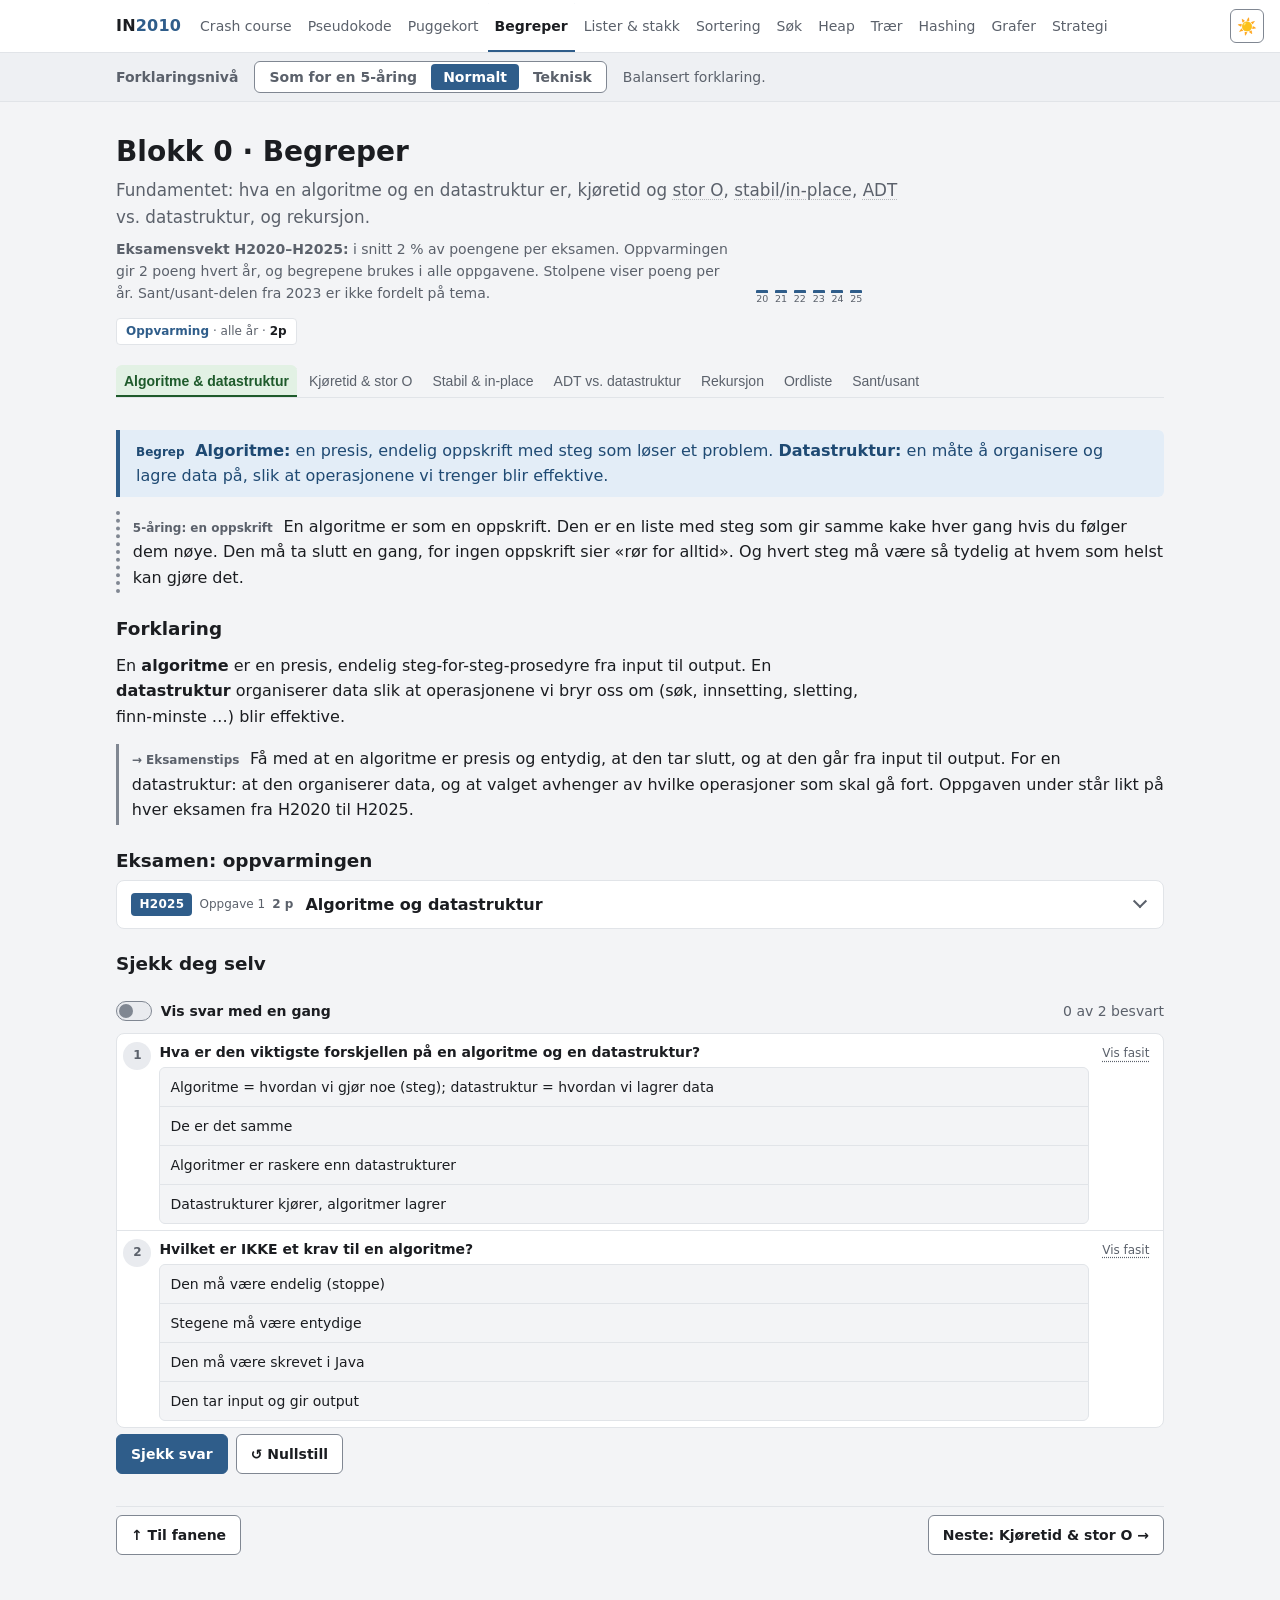
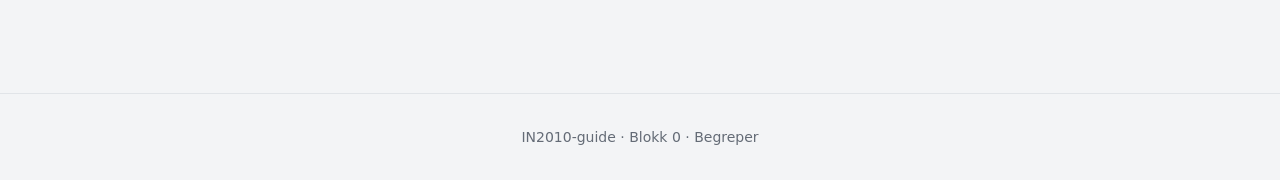
==== commit 4e8b2edf: "Eksamensvekt med stolper per år på temasidene (20261127a) Portert fra IN2120 (blokkvekt). Poeng per " ====
--- a/00-begreper.html
+++ b/00-begreper.html
@@ -7,8 +7,8 @@
   <title>Blokk 0 · Begreper · IN2010</title>
   <meta name="description" content="Grunnbegreper i IN2010: algoritme, datastruktur, stor O, stabil/in-place, ADT, rekursjon.">
   <script>(function(){try{var d=document.documentElement;var t=localStorage.getItem('in-theme');if(t!=='dark'&&t!=='system')t='light';if(t!=='system')d.setAttribute('data-theme',t);var l=localStorage.getItem('in-level');if(l!=='eli5'&&l!=='teknisk')l='normal';d.setAttribute('data-level',l);}catch(e){document.documentElement.setAttribute('data-theme','light');document.documentElement.setAttribute('data-level','normal');}})();</script>
-  <link rel="stylesheet" href="assets/css/styles.css?v=20261126j">
-  <link rel="stylesheet" href="assets/css/begrep-tips.css?v=20261126j">
+  <link rel="stylesheet" href="assets/css/styles.css?v=20261127a">
+  <link rel="stylesheet" href="assets/css/begrep-tips.css?v=20261127a">
 </head>
 <body data-page="begreper">
   <a class="skip-link" href="#main">Hopp til innhold</a>
@@ -232,17 +232,18 @@
 
   <footer class="footer">IN2010-guide · Blokk 0 · Begreper</footer>
 
-  <script src="assets/js/core.js?v=20261126j"></script>
-  <script src="assets/js/symboler.js?v=20261126j"></script>
-  <script src="assets/js/begreper-data.js?v=20261126j"></script>
-  <script src="assets/js/begrep-tips.js?v=20261126j"></script>
-  <script src="assets/js/data-tf.js?v=20261126j"></script>
-  <script src="assets/js/pseudocode.js?v=20261126j"></script>
-  <script src="assets/js/stepplayer.js?v=20261126j"></script>
-  <script src="assets/js/varline.js?v=20261126j"></script>
-  <script src="assets/js/viz-bars.js?v=20261126j"></script>
-  <script src="assets/js/perfekt/begreper.js?v=20261126j"></script>
-  <script src="assets/js/kort/begreper.js?v=20261126j"></script>
+  <script src="assets/js/core.js?v=20261127a"></script>
+<script src="assets/js/eksamensvekt.js?v=20261127a"></script>
+  <script src="assets/js/symboler.js?v=20261127a"></script>
+  <script src="assets/js/begreper-data.js?v=20261127a"></script>
+  <script src="assets/js/begrep-tips.js?v=20261127a"></script>
+  <script src="assets/js/data-tf.js?v=20261127a"></script>
+  <script src="assets/js/pseudocode.js?v=20261127a"></script>
+  <script src="assets/js/stepplayer.js?v=20261127a"></script>
+  <script src="assets/js/varline.js?v=20261127a"></script>
+  <script src="assets/js/viz-bars.js?v=20261127a"></script>
+  <script src="assets/js/perfekt/begreper.js?v=20261127a"></script>
+  <script src="assets/js/kort/begreper.js?v=20261127a"></script>
   <script>
   (function () {
     var IN = window.IN, el = IN.el, qs = IN.qs;
--- a/assets/css/styles.css
+++ b/assets/css/styles.css
@@ -2605,3 +2605,13 @@
 .qz-fold > .qz { margin: 0; padding: 0 8px 8px; }
 .qz-fold > .qz .qz-list { border-radius: var(--radius-md); }
 @media print { .qz-fold > .qz { display: block; } }
+
+/* Eksamensvekt per tema (eksamensvekt.js, portert fra IN2120): snittandel og en stolpe per år. */
+.pagehead .blokk-vekt { font-size: var(--text-sm, .9rem); color: var(--color-on-surface-variant); margin: -.4rem 0 .8rem;
+  display: flex; flex-wrap: wrap; align-items: flex-end; gap: .3rem .9rem; }
+.pagehead p.blokk-vekt { max-width: none; }
+.bv-tekst { flex: 0 1 70ch; }
+.bv-spark { display: inline-flex; gap: 2px; align-items: flex-end; height: 2.4rem; padding-top: 2px; flex: none; }
+.bv-sparkc { display: flex; flex-direction: column; align-items: center; justify-content: flex-end; height: 100%; width: 1.05rem; }
+.bv-sparkc i { display: block; width: .75rem; background: var(--color-primary); border-radius: 1px 1px 0 0; }
+.bv-sparkc b { font-size: 9.5px; font-weight: 500; color: var(--color-on-surface-variant); line-height: 1.1; margin-top: 1px; font-variant-numeric: tabular-nums; }
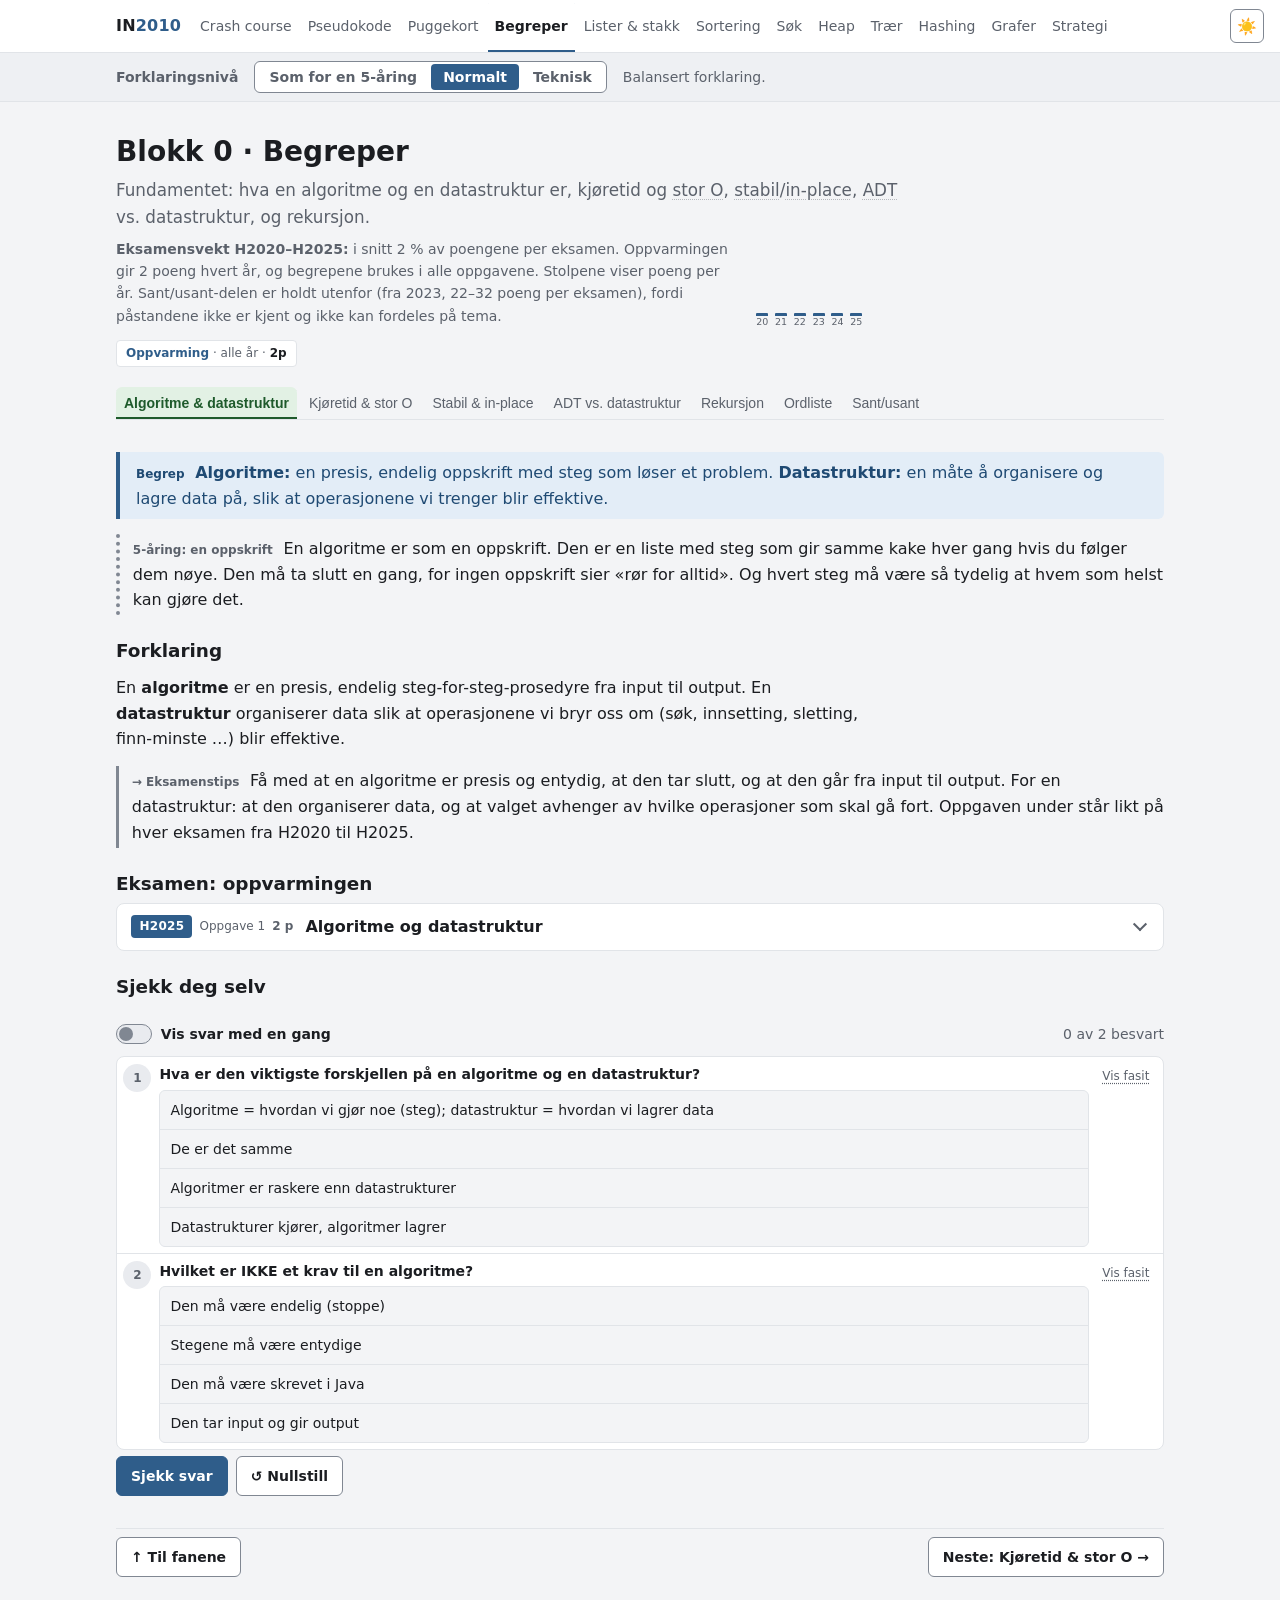
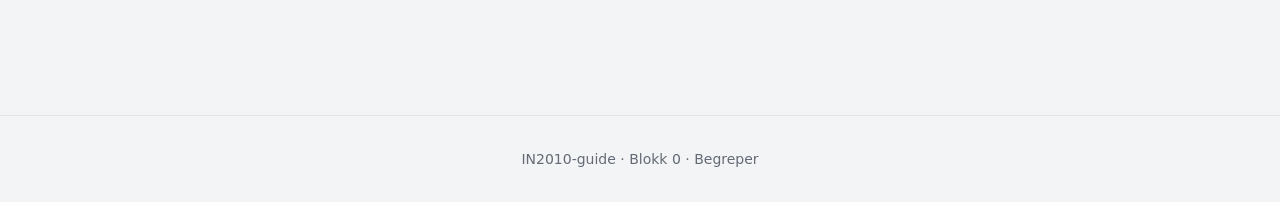
==== commit 36cd0258: "Eksamensvekt: tydeligere om at sant/usant er holdt utenfor (20261127b) Co-Authored-By: Claude Opus 5" ====
--- a/00-begreper.html
+++ b/00-begreper.html
@@ -7,8 +7,8 @@
   <title>Blokk 0 · Begreper · IN2010</title>
   <meta name="description" content="Grunnbegreper i IN2010: algoritme, datastruktur, stor O, stabil/in-place, ADT, rekursjon.">
   <script>(function(){try{var d=document.documentElement;var t=localStorage.getItem('in-theme');if(t!=='dark'&&t!=='system')t='light';if(t!=='system')d.setAttribute('data-theme',t);var l=localStorage.getItem('in-level');if(l!=='eli5'&&l!=='teknisk')l='normal';d.setAttribute('data-level',l);}catch(e){document.documentElement.setAttribute('data-theme','light');document.documentElement.setAttribute('data-level','normal');}})();</script>
-  <link rel="stylesheet" href="assets/css/styles.css?v=20261127a">
-  <link rel="stylesheet" href="assets/css/begrep-tips.css?v=20261127a">
+  <link rel="stylesheet" href="assets/css/styles.css?v=20261127b">
+  <link rel="stylesheet" href="assets/css/begrep-tips.css?v=20261127b">
 </head>
 <body data-page="begreper">
   <a class="skip-link" href="#main">Hopp til innhold</a>
@@ -232,18 +232,18 @@
 
   <footer class="footer">IN2010-guide · Blokk 0 · Begreper</footer>
 
-  <script src="assets/js/core.js?v=20261127a"></script>
-<script src="assets/js/eksamensvekt.js?v=20261127a"></script>
-  <script src="assets/js/symboler.js?v=20261127a"></script>
-  <script src="assets/js/begreper-data.js?v=20261127a"></script>
-  <script src="assets/js/begrep-tips.js?v=20261127a"></script>
-  <script src="assets/js/data-tf.js?v=20261127a"></script>
-  <script src="assets/js/pseudocode.js?v=20261127a"></script>
-  <script src="assets/js/stepplayer.js?v=20261127a"></script>
-  <script src="assets/js/varline.js?v=20261127a"></script>
-  <script src="assets/js/viz-bars.js?v=20261127a"></script>
-  <script src="assets/js/perfekt/begreper.js?v=20261127a"></script>
-  <script src="assets/js/kort/begreper.js?v=20261127a"></script>
+  <script src="assets/js/core.js?v=20261127b"></script>
+<script src="assets/js/eksamensvekt.js?v=20261127b"></script>
+  <script src="assets/js/symboler.js?v=20261127b"></script>
+  <script src="assets/js/begreper-data.js?v=20261127b"></script>
+  <script src="assets/js/begrep-tips.js?v=20261127b"></script>
+  <script src="assets/js/data-tf.js?v=20261127b"></script>
+  <script src="assets/js/pseudocode.js?v=20261127b"></script>
+  <script src="assets/js/stepplayer.js?v=20261127b"></script>
+  <script src="assets/js/varline.js?v=20261127b"></script>
+  <script src="assets/js/viz-bars.js?v=20261127b"></script>
+  <script src="assets/js/perfekt/begreper.js?v=20261127b"></script>
+  <script src="assets/js/kort/begreper.js?v=20261127b"></script>
   <script>
   (function () {
     var IN = window.IN, el = IN.el, qs = IN.qs;
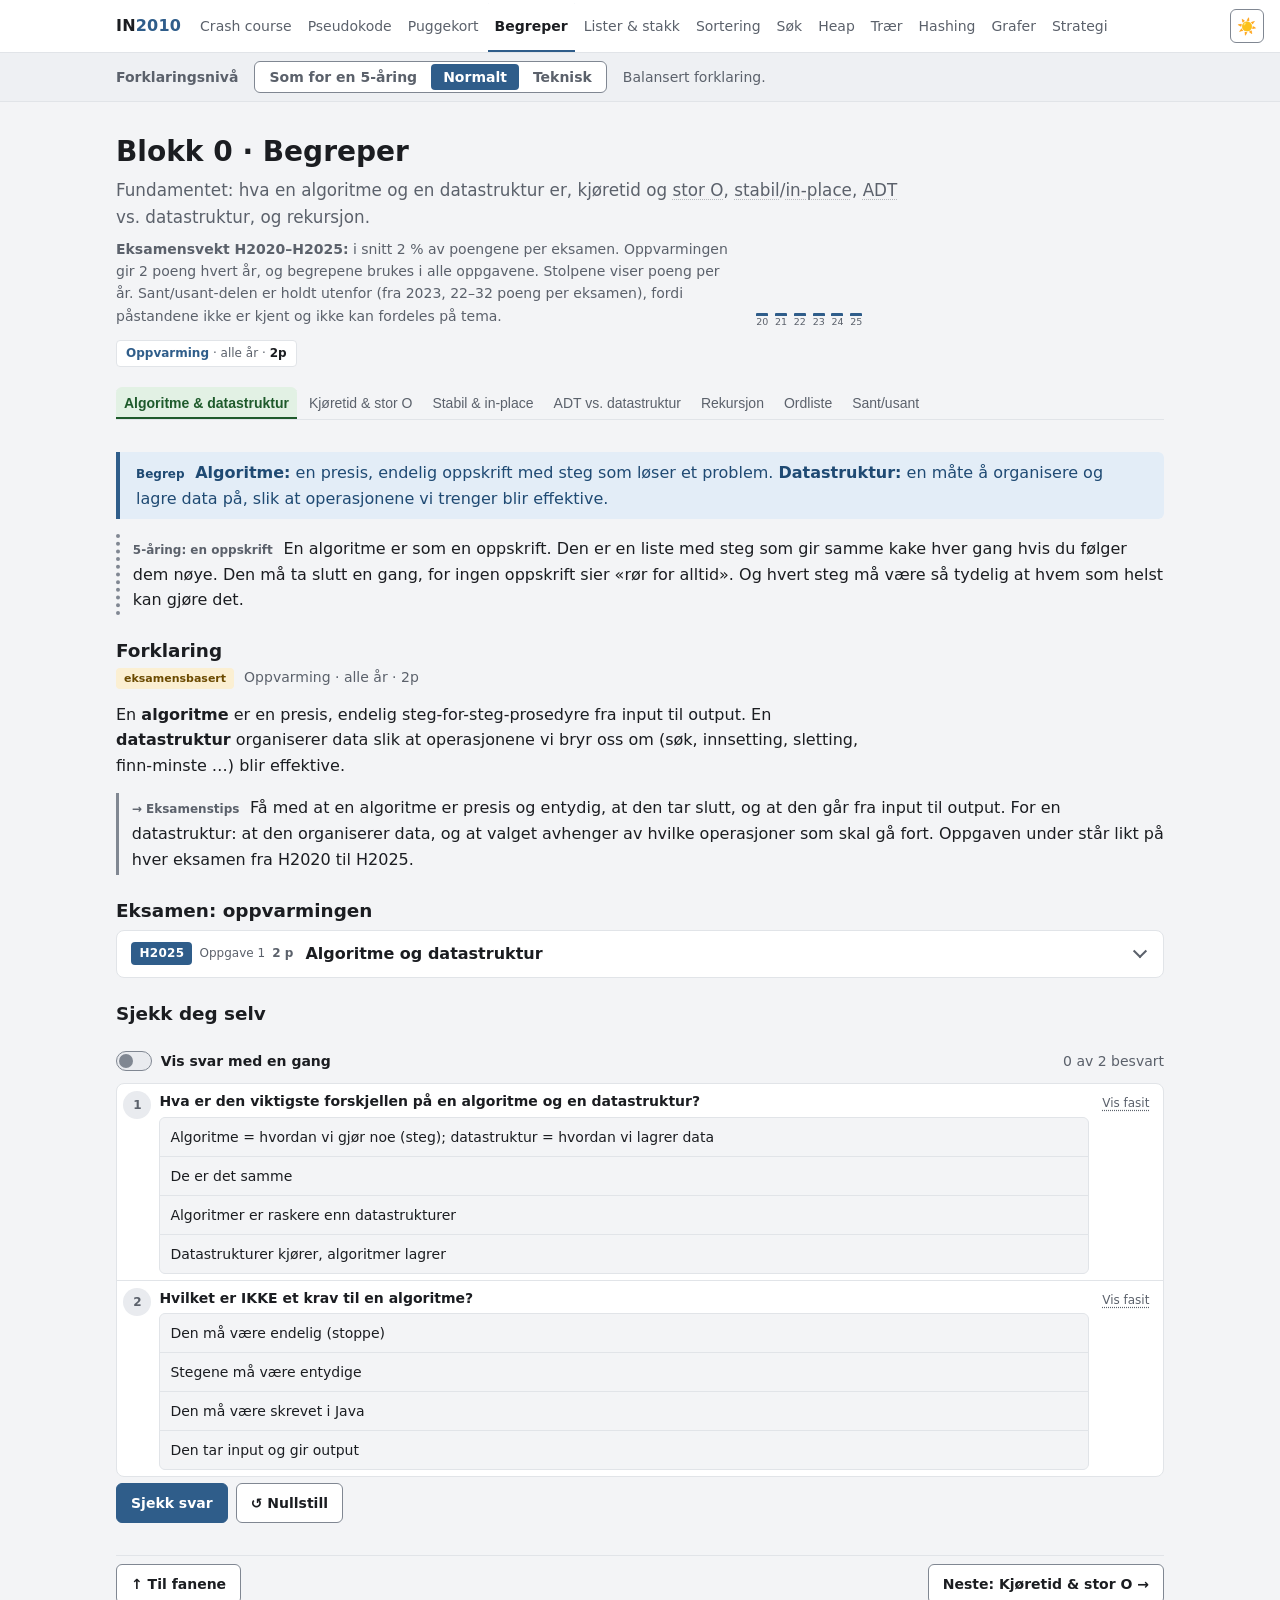
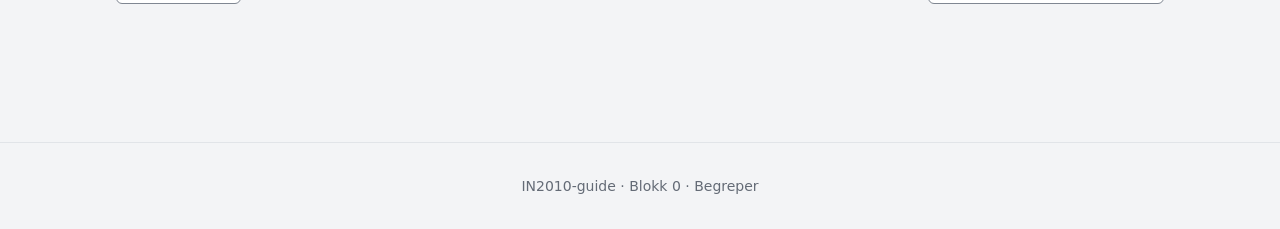
==== commit 47b0819c: "Sjekkliste fra IN2120: merker, referanser, forkortelser, bfcache (20261127f) - Mock-begrunnelser: ma" ====
--- a/00-begreper.html
+++ b/00-begreper.html
@@ -7,8 +7,8 @@
   <title>Blokk 0 · Begreper · IN2010</title>
   <meta name="description" content="Grunnbegreper i IN2010: algoritme, datastruktur, stor O, stabil/in-place, ADT, rekursjon.">
   <script>(function(){try{var d=document.documentElement;var t=localStorage.getItem('in-theme');if(t!=='dark'&&t!=='system')t='light';if(t!=='system')d.setAttribute('data-theme',t);var l=localStorage.getItem('in-level');if(l!=='eli5'&&l!=='teknisk')l='normal';d.setAttribute('data-level',l);}catch(e){document.documentElement.setAttribute('data-theme','light');document.documentElement.setAttribute('data-level','normal');}})();</script>
-  <link rel="stylesheet" href="assets/css/styles.css?v=20261127b">
-  <link rel="stylesheet" href="assets/css/begrep-tips.css?v=20261127b">
+  <link rel="stylesheet" href="assets/css/styles.css?v=20261127f">
+  <link rel="stylesheet" href="assets/css/begrep-tips.css?v=20261127f">
 </head>
 <body data-page="begreper">
   <a class="skip-link" href="#main">Hopp til innhold</a>
@@ -154,7 +154,7 @@
       <p class="muted small">In-place betyr at algoritmen ikke mellomlagrer elementene i en ekstra datastruktur.
         Derfor er quicksort in-place, mens merge sort (hjelpearray) og bøtte/radix (bøttene) ikke er det.</p>
       <p class="muted small">Om en sortering er stabil, kan avhenge av hvordan den er skrevet. Tabellen gjelder variantene i kurset. At quicksort og heapsort er ustabile og radix sort stabil, er vår egen utledning: quicksort og heapsort bytter elementer som ikke står ved siden av hverandre, og radix sort er stabil fordi hvert pass er en stabil bøttesortering.</p>
-      <p class="muted small">Eksamen: H2021 · Oppgave 2 (3p) spør om en sortering var stabil. Oppgaven med løsning ligger under
+      <p class="muted small">Eksamen: H2021 2 (3p) spør om en sortering var stabil. Oppgaven med løsning ligger under
         <a href="01-sortering.html#fane=bucket&amp;oppg=exam-h2021-2">Sortering → Bøtte</a>.</p>
     </section>
 
@@ -232,18 +232,18 @@
 
   <footer class="footer">IN2010-guide · Blokk 0 · Begreper</footer>
 
-  <script src="assets/js/core.js?v=20261127b"></script>
-<script src="assets/js/eksamensvekt.js?v=20261127b"></script>
-  <script src="assets/js/symboler.js?v=20261127b"></script>
-  <script src="assets/js/begreper-data.js?v=20261127b"></script>
-  <script src="assets/js/begrep-tips.js?v=20261127b"></script>
-  <script src="assets/js/data-tf.js?v=20261127b"></script>
-  <script src="assets/js/pseudocode.js?v=20261127b"></script>
-  <script src="assets/js/stepplayer.js?v=20261127b"></script>
-  <script src="assets/js/varline.js?v=20261127b"></script>
-  <script src="assets/js/viz-bars.js?v=20261127b"></script>
-  <script src="assets/js/perfekt/begreper.js?v=20261127b"></script>
-  <script src="assets/js/kort/begreper.js?v=20261127b"></script>
+  <script src="assets/js/core.js?v=20261127f"></script>
+<script src="assets/js/eksamensvekt.js?v=20261127f"></script>
+  <script src="assets/js/symboler.js?v=20261127f"></script>
+  <script src="assets/js/begreper-data.js?v=20261127f"></script>
+  <script src="assets/js/begrep-tips.js?v=20261127f"></script>
+  <script src="assets/js/data-tf.js?v=20261127f"></script>
+  <script src="assets/js/pseudocode.js?v=20261127f"></script>
+  <script src="assets/js/stepplayer.js?v=20261127f"></script>
+  <script src="assets/js/varline.js?v=20261127f"></script>
+  <script src="assets/js/viz-bars.js?v=20261127f"></script>
+  <script src="assets/js/perfekt/begreper.js?v=20261127f"></script>
+  <script src="assets/js/kort/begreper.js?v=20261127f"></script>
   <script>
   (function () {
     var IN = window.IN, el = IN.el, qs = IN.qs;
--- a/assets/css/styles.css
+++ b/assets/css/styles.css
@@ -2178,7 +2178,15 @@
 .vl-n, .vl-v { font-family: var(--font-mono); }
 .vl-v { font-weight: 600; color: var(--color-on-surface); }
 .vl-item.is-changed .vl-v {
-  font-weight: 800; text-decoration: underline 2px color-mix(in srgb, var(--color-primary) 65%, transparent); text-underline-offset: 2px;
+  /* Ikke fetere enn ellers: bredere tekst bryter linja annerledes. Understrek og farge markerer endringen. */
+  color: var(--color-primary); text-decoration: underline 2px color-mix(in srgb, var(--color-primary) 65%, transparent); text-underline-offset: 2px;
+}
+/* Små etiketter i nedskalerte SVG-er (heap-indekser, grafetiketter) blir under 8 px på mobil. */
+@media (max-width: 619.98px) {
+  .hv-idx { font-size: 13px; }
+  .gv-n .k.sm { font-size: 12px; }
+  .gv-lab { font-size: 13px; }
+  .gv-w text { font-size: 13.5px; }   /* boksen er 16 høy og 7 per tegn + 6: to sifre får fortsatt plass */
 }
 .vl-dot {
   display: inline-block; width: 7px; height: 7px; border-radius: 50%; margin-right: .25rem;
@@ -2615,3 +2623,21 @@
 .bv-sparkc { display: flex; flex-direction: column; align-items: center; justify-content: flex-end; height: 100%; width: 1.05rem; }
 .bv-sparkc i { display: block; width: .75rem; background: var(--color-primary); border-radius: 1px 1px 0 0; }
 .bv-sparkc b { font-size: 9.5px; font-weight: 500; color: var(--color-on-surface-variant); line-height: 1.1; margin-top: 1px; font-variant-numeric: tabular-nums; }
+
+/* Fem faste merker (samme ord som IN2120, aldri andre varianter):
+   kjerne = «kommer ofte» (spurt flere år), eksbas = «eksamensbasert», fordyp = «Fordypning, ikke nødvendig til eksamen»,
+   ny = «pensum, ikke spurt før», ikke-pensum = «Ikke pensum». Bare temavariabler, så lys og mørk modus virker. */
+.tag.merke { font-weight: 700; vertical-align: middle; }
+.tag.merke.kjerne { background: var(--color-primary-container); color: var(--color-on-primary-container, var(--color-on-surface)); border-color: transparent; }
+.tag.merke.eksbas { background: var(--color-tone-warn); color: var(--color-on-tone-warn); border-color: transparent; }
+.tag.merke.fordyp, .tag.merke.ny { background: var(--color-surface-container-high); }
+.tag.merke.ikke-pensum { background: transparent; border-style: dashed; }
+.fane-eks { color: var(--color-on-surface-variant); margin: -.2rem 0 .8rem; }
+.fane-eks .merke { margin-right: .35rem; }
+
+/* Lange norske ord (prioritetskø, sammenhengende, separasjonsnode) deles ved linjeskift på smal skjerm.
+   lang="nb" på <html> gir riktige delingspunkter. Kode og tall deles aldri. */
+@media (max-width: 759.98px) {
+  main { -webkit-hyphens: auto; hyphens: auto; }
+  main :is(code, pre, .mono, .pseudo, .pcode, .sp-controls, .badge, .tag, th, svg) { -webkit-hyphens: manual; hyphens: manual; }
+}
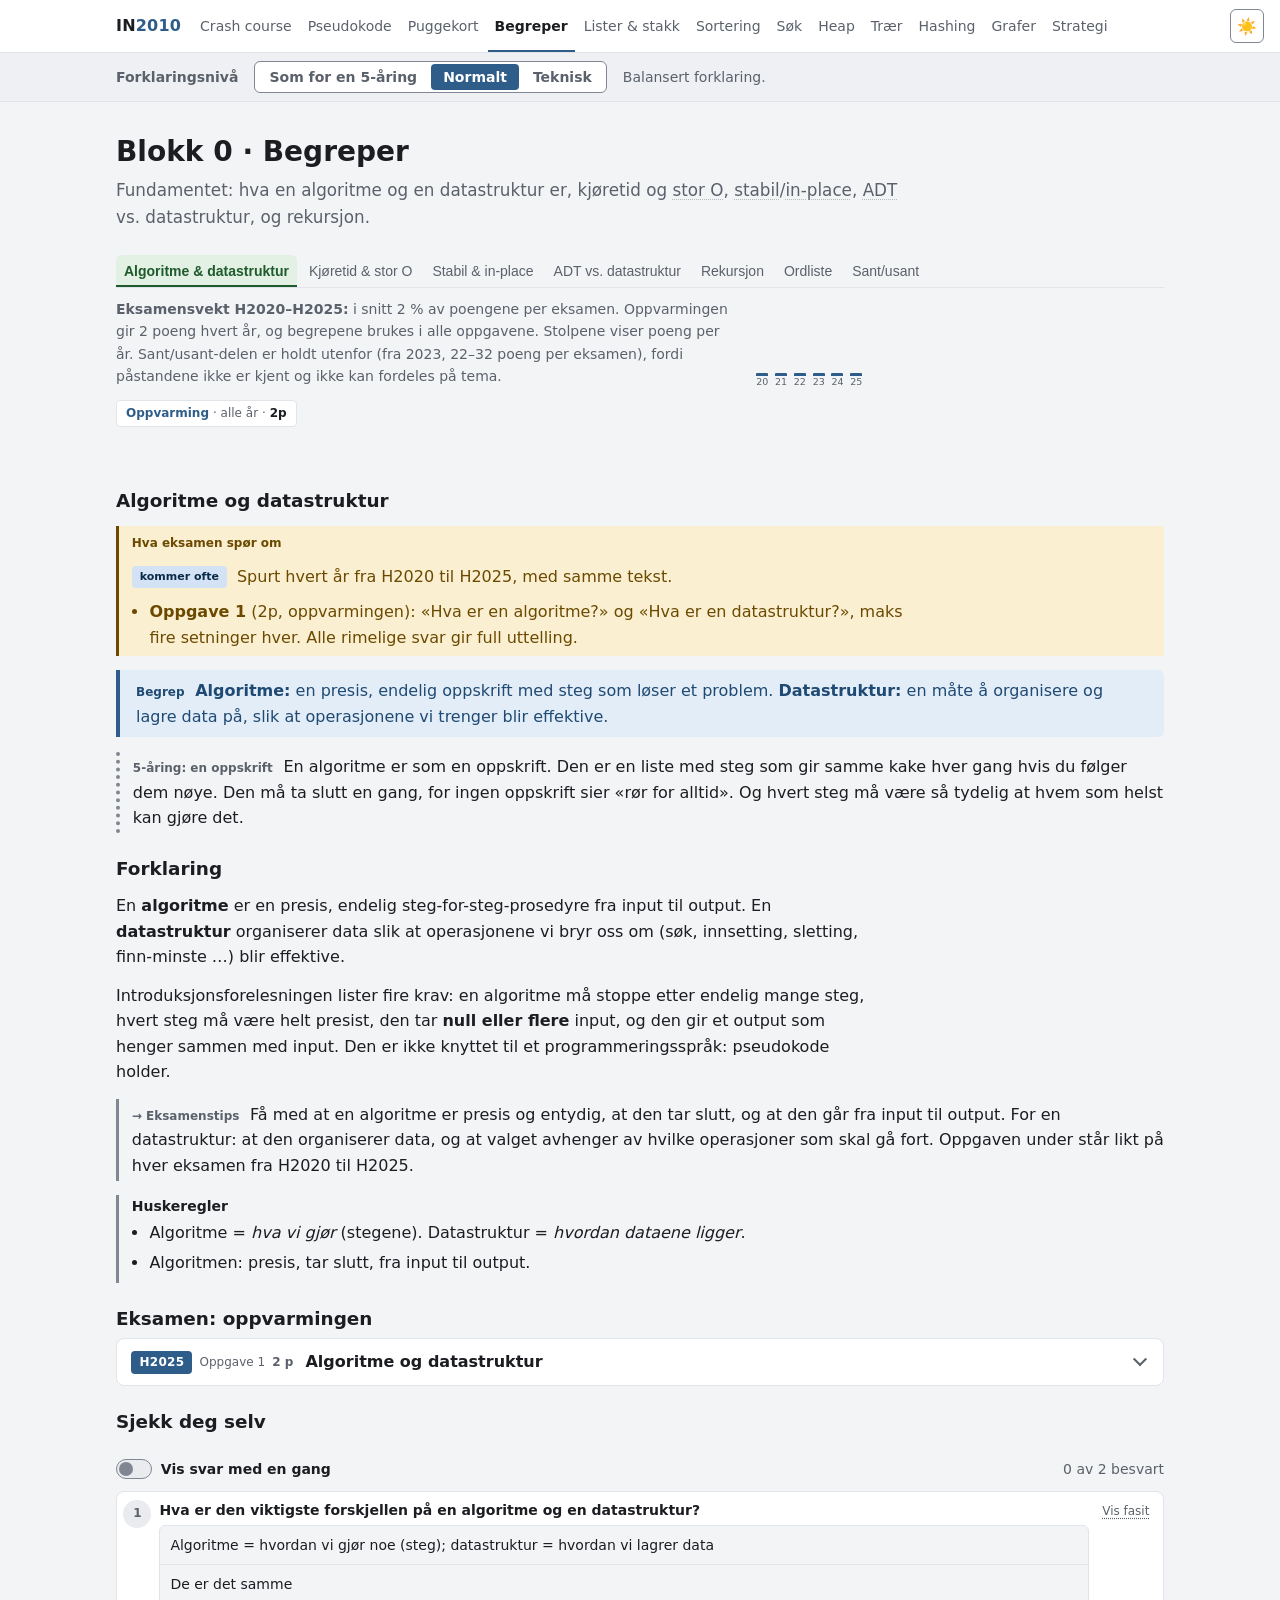
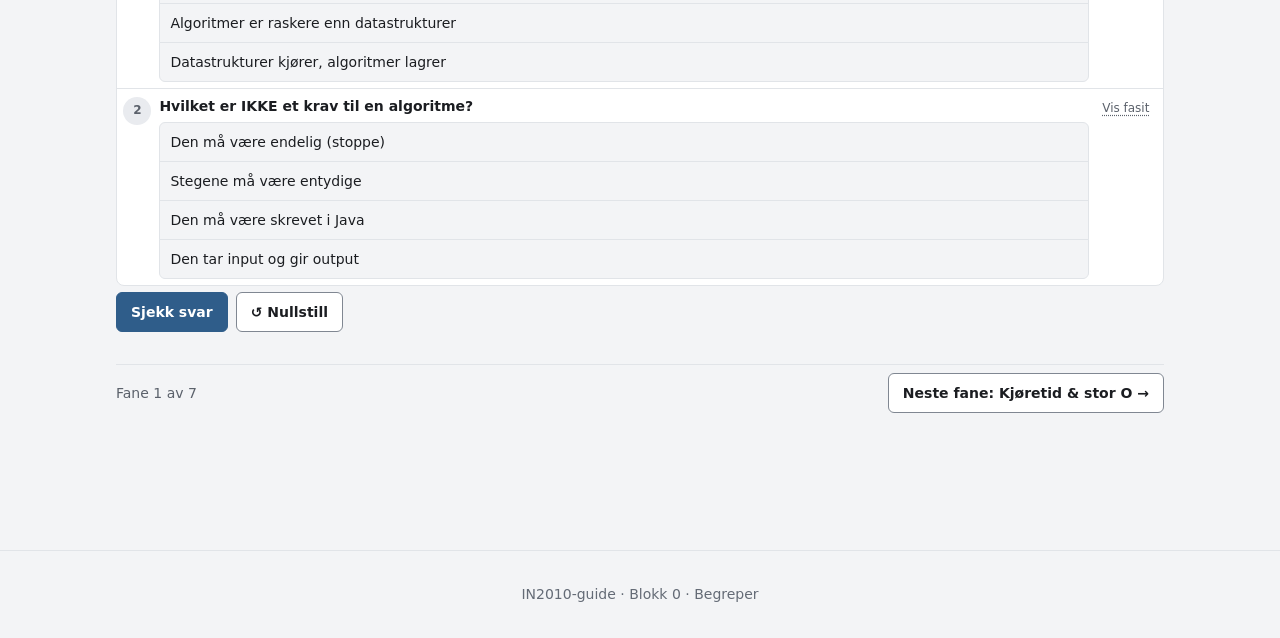
==== commit 8b960a49: "20261127g: fanemønster på alle temasider og fast fanelinje - Ni temasider bygget om etter IN2120-møn" ====
--- a/00-begreper.html
+++ b/00-begreper.html
@@ -7,8 +7,8 @@
   <title>Blokk 0 · Begreper · IN2010</title>
   <meta name="description" content="Grunnbegreper i IN2010: algoritme, datastruktur, stor O, stabil/in-place, ADT, rekursjon.">
   <script>(function(){try{var d=document.documentElement;var t=localStorage.getItem('in-theme');if(t!=='dark'&&t!=='system')t='light';if(t!=='system')d.setAttribute('data-theme',t);var l=localStorage.getItem('in-level');if(l!=='eli5'&&l!=='teknisk')l='normal';d.setAttribute('data-level',l);}catch(e){document.documentElement.setAttribute('data-theme','light');document.documentElement.setAttribute('data-level','normal');}})();</script>
-  <link rel="stylesheet" href="assets/css/styles.css?v=20261127f">
-  <link rel="stylesheet" href="assets/css/begrep-tips.css?v=20261127f">
+  <link rel="stylesheet" href="assets/css/styles.css?v=20261127g">
+  <link rel="stylesheet" href="assets/css/begrep-tips.css?v=20261127g">
 </head>
 <body data-page="begreper">
   <a class="skip-link" href="#main">Hopp til innhold</a>
@@ -19,9 +19,6 @@
       <h1>Blokk 0 · Begreper</h1>
       <p class="lead">Fundamentet: hva en algoritme og en datastruktur er, kjøretid og stor O,
         stabil/in-place, ADT vs. datastruktur, og rekursjon.</p>
-      <div class="badges">
-        <span class="badge" data-go="algoritme"><b>Oppvarming</b> · alle år · <span class="pts">2p</span></span>
-      </div>
     </div>
 
     <div class="tabs" role="tablist" aria-label="Underemner">
@@ -34,8 +31,20 @@
       <button data-tab="test">Sant/usant</button>
     </div>
 
+    <div class="pagehead-info">
+      <div class="badges">
+        <span class="badge" data-go="algoritme"><b>Oppvarming</b> · alle år · <span class="pts">2p</span></span>
+      </div>
+    </div>
+
     <!-- ALGORITME -->
     <section data-panel="algoritme">
+      <h3>Algoritme og datastruktur</h3>
+      <div class="callout eks-spor"><span class="lbl">Hva eksamen spør om</span>
+        <p><span class="tag merke kjerne">kommer ofte</span> Spurt hvert år fra H2020 til H2025, med samme tekst.</p>
+        <ul><li><b>Oppgave 1</b> (2p, oppvarmingen): «Hva er en algoritme?» og «Hva er en datastruktur?», maks fire setninger hver. Alle rimelige svar gir full uttelling.</li></ul>
+      </div>
+
       <div class="callout begrep"><span class="lbl">Begrep</span>
         <b>Algoritme:</b> en presis, endelig oppskrift med steg som løser et problem.
         <b>Datastruktur:</b> en måte å organisere og lagre data på, slik at operasjonene vi trenger blir effektive.</div>
@@ -47,12 +56,20 @@
 
       <h3>Forklaring</h3>
       <div id="ex-algoritme"></div>
+      <p>Introduksjonsforelesningen lister fire krav: en algoritme må stoppe etter endelig mange steg, hvert steg må
+        være helt presist, den tar <b>null eller flere</b> input, og den gir et output som henger sammen med input.
+        Den er ikke knyttet til et programmeringsspråk: pseudokode holder.</p>
 
       <div class="callout snarvei"><span class="lbl">Eksamenstips</span>
         Få med at en algoritme er presis og entydig, at den tar slutt, og at den går fra input til output.
         For en datastruktur: at den organiserer data, og at valget avhenger av hvilke operasjoner som skal gå fort.
         Oppgaven under står likt på hver eksamen fra H2020 til H2025.</div>
 
+      <div class="husk"><h4>Huskeregler</h4><ul>
+        <li>Algoritme = <i>hva vi gjør</i> (stegene). Datastruktur = <i>hvordan dataene ligger</i>.</li>
+        <li>Algoritmen: presis, tar slutt, fra input til output.</li>
+      </ul></div>
+
       <h3>Eksamen: oppvarmingen</h3>
       <div id="exam-oppvarming"></div>
 
@@ -62,6 +79,18 @@
 
     <!-- BIG-O -->
     <section data-panel="bigo">
+      <h3>Kjøretid og stor O</h3>
+      <div class="callout eks-spor"><span class="lbl">Hva eksamen spør om</span>
+        <p><span class="tag merke kjerne">kommer ofte</span> Spurt hvert år H2020–H2025. Nesten alle implementasjonsoppgaver
+          ber deg oppgi kjøretidskompleksiteten, og fra H2023 står det i «Om eksamen» at lavere kjøretidskompleksitet foretrekkes.</p>
+        <ul>
+          <li><b>H2020 5</b> (12p): velg prosedyren med minimal kjøretidskompleksitet når k er 1, log n, n eller n².</li>
+          <li><b>H2020 7a</b> (4p): «Hva er kjøretidskompleksiteten til algoritmen?»</li>
+          <li><b>H2022 2</b> (10p, sant/usant): blant annet hva lineær kjøretid er, og om bedre kjøretidskompleksitet alltid gir færre steg.</li>
+          <li><b>H2022 6</b> (8p): kryss av laveste korrekte kjøretidskompleksitet for grafalgoritmer.</li>
+        </ul>
+      </div>
+
       <div class="callout begrep"><span class="lbl">Begrep</span>
         <b>Stor O</b> (på engelsk <i>Big O</i>) beskriver hvordan kjøretiden vokser når input n blir stor – vi ser bort fra konstanter
         og lavordensledd og bryr oss bare om veksttakten. De vanlige klassene er O(1), O(log n), O(n),
@@ -74,13 +103,6 @@
         Tenk deg at du skal dele ut én lapp til hver elev. Blir klassen dobbelt så stor, tar det dobbelt så lang tid.
         Skal derimot alle håndhilse på alle, blir det omtrent fire ganger så mye jobb når klassen dobles. Store O sier
         hvor fort jobben vokser når det blir flere. Den sier ikke hvor mange sekunder det tar.</div>
-
-      <h3>Forklaring</h3>
-      <div id="ex-bigo"></div>
-
-      <div class="callout felle"><span class="lbl">Felle: hvilken logaritme?</span>
-        log₂ n og log₁₀ n er like i O. De skiller seg bare med en fast faktor (log₂ n er omtrent 3,3 · log₁₀ n), og
-        faste faktorer forsvinner i O. Skriv bare <span class="mono">O(log n)</span>.</div>
 
       <h3>Voksehierarki – lek med n</h3>
       <p class="muted small">Dra i n og se hvor ulikt klassene vokser. Skru på logaritmisk skala når
@@ -101,12 +123,51 @@
         «I implementasjonsoppgaver foretrekkes lavere kjøretidskompleksitet.»
         <span class="muted small">(Kilde: eksamen IN2010 H2023, «Om eksamen». H2024 og H2025 skriver at lavere kjøretidskompleksitet er «mer poenggivende».)</span></div>
 
+      <h3>Forklaring</h3>
+      <div id="ex-bigo"></div>
+      <p><b>Slik teller du løkker.</b> Én løkke over n elementer med konstant arbeid i hver runde gir O(n). To slike løkker
+        <i>etter hverandre</i> gir O(n + n) = O(n): de legges sammen, ikke ganges. En løkke <i>inni</i> en løkke ganges:
+        går begge n ganger, blir det n · n = O(n²), men går den indre bare log n ganger, blir det O(n log n).
+        En løkke som halverer n hver runde (n → n/2 → n/4 …), går omtrent log n ganger, som i binærsøk.</p>
+      <p>O(n), O(n²) og O(n³) er <b>polynomielle</b> kjøretider (n opphøyd i et fast tall). O(2ⁿ) er <b>eksponentiell</b>:
+        den vokser raskere enn alle polynomer. Skillet brukes i kompleksitetsteorien: et avgjørelsesproblem (et ja/nei-spørsmål)
+        er i NP hvis et ja-svar kan sjekkes i polynomiell tid. Om P og NP er like, er ikke bevist, så ingen har vist at
+        problemene i NP er vanskeligere enn de i P. Mer om dette under
+        <a href="07-strategi.html#fane=pnp">Strategi → P og NP</a>.</p>
+
+      <div class="callout felle"><span class="lbl">Felle: hvilken logaritme?</span>
+        log₂ n og log₁₀ n er like i O. De skiller seg bare med en fast faktor (log₂ n er omtrent 3,3 · log₁₀ n), og
+        faste faktorer forsvinner i O. Skriv bare <span class="mono">O(log n)</span>.</div>
+
+      <div class="callout felle"><span class="lbl">Felle: bedre O er ikke alltid færre steg</span>
+        Stor O sier hvordan kjøretiden vokser når n blir stor. For små n kan konstantene gjøre at en O(n²)-algoritme bruker
+        færre steg enn en O(n log n)-algoritme. Påstanden «bedre kjøretidskompleksitet gir alltid færre steg uansett størrelse
+        på input» er usann (H2022 2g).<br>
+        O er dessuten en <b>øvre grense</b>: det som er O(log n), er også O(n), og en algoritme som er O(n²), kan godt også være O(n).
+        Derfor oppgir vi den laveste grensen vi kan begrunne.</div>
+
+      <div class="husk"><h4>Huskeregler</h4><ul>
+        <li>1 &lt; log n &lt; n &lt; n log n &lt; n² &lt; 2ⁿ.</li>
+        <li>Stryk konstanter og lavere ledd: O(n² + n + 1) = O(n²).</li>
+        <li>Etter hverandre: legg sammen. Inni hverandre: gang.</li>
+      </ul></div>
+
       <h3>Tell operasjoner</h3>
       <div id="quiz-bigo"></div>
     </section>
 
     <!-- STABIL & IN-PLACE -->
     <section data-panel="stabil">
+      <h3>Stabil og in-place</h3>
+      <div class="callout eks-spor"><span class="lbl">Hva eksamen spør om</span>
+        <p><span class="tag merke kjerne">kommer ofte</span> Spurt H2021, H2023 og H2024. Oppgavene med løsning ligger på sorteringssiden.</p>
+        <ul>
+          <li><b>H2021 2</b> (3p): personer sortert etter alder. Var sorteringen stabil? <a href="01-sortering.html#fane=bucket&amp;oppg=exam-h2021-2">Sortering → Bøtte</a></li>
+          <li><b>H2023 4</b> (10p): Gnome sort. En del av svaret er å redegjøre for om den er stabil og/eller in-place. <a href="01-sortering.html#fane=gnome&amp;oppg=exam-gnome">Sortering → Gnome</a></li>
+          <li><b>H2024 3</b> (10p): sorter en ordliste <i>stabilt</i> etter kategori, uten å kalle sorteringsalgoritmer. <a href="01-sortering.html#fane=bucket&amp;oppg=exam-h2024-3">Sortering → Bøtte</a></li>
+        </ul>
+      </div>
+
       <div class="callout begrep"><span class="lbl">Begrep</span>
         <b>Stabil:</b> like elementer beholder sin innbyrdes rekkefølge etter sortering.
         <b>In-place:</b> algoritmen sorterer i selve arrayet, uten en ekstra datastruktur (som et hjelpearray
@@ -115,9 +176,6 @@
       <div class="callout eli5"><span class="lbl">5-åring: køen i klassen</span>
         Elevene står i kø sortert etter fornavn. Nå sorterer læreren dem etter klasse. En stabil sortering passer på
         at to elever i samme klasse står i samme rekkefølge som før. Ingen sniker forbi en klassekamerat.</div>
-
-      <h3>Forklaring</h3>
-      <div id="ex-stabil"></div>
 
       <h3>Stabil vs. ustabil – samme nøkkel, ulik farge</h3>
       <p class="muted small">Vi sorterer på <b>tallet</b>. Bokstaven viser opprinnelig rekkefølge blant like tall.
@@ -154,12 +212,30 @@
       <p class="muted small">In-place betyr at algoritmen ikke mellomlagrer elementene i en ekstra datastruktur.
         Derfor er quicksort in-place, mens merge sort (hjelpearray) og bøtte/radix (bøttene) ikke er det.</p>
       <p class="muted small">Om en sortering er stabil, kan avhenge av hvordan den er skrevet. Tabellen gjelder variantene i kurset. At quicksort og heapsort er ustabile og radix sort stabil, er vår egen utledning: quicksort og heapsort bytter elementer som ikke står ved siden av hverandre, og radix sort er stabil fordi hvert pass er en stabil bøttesortering.</p>
-      <p class="muted small">Eksamen: H2021 2 (3p) spør om en sortering var stabil. Oppgaven med løsning ligger under
-        <a href="01-sortering.html#fane=bucket&amp;oppg=exam-h2021-2">Sortering → Bøtte</a>.</p>
+
+      <h3>Forklaring</h3>
+      <div id="ex-stabil"></div>
+
+      <div class="husk"><h4>Huskeregler</h4><ul>
+        <li>Stabil: like nøkler står i samme rekkefølge etterpå. Har alle elementene ulik nøkkel, er det ingenting å bevare.</li>
+        <li>In-place: ingen ekstra datastruktur til å mellomlagre elementene.</li>
+        <li>Merge sort: stabil, ikke in-place. Quicksort og heapsort: in-place, ikke stabile.</li>
+      </ul></div>
     </section>
 
     <!-- ADT -->
     <section data-panel="adt">
+      <h3>ADT og datastruktur</h3>
+      <div class="callout eks-spor"><span class="lbl">Hva eksamen spør om</span>
+        <p><span class="tag merke kjerne">kommer ofte</span> Skillet mellom hva en samling kan gjøre (ADT-en) og hvordan den
+          er laget (datastrukturen), er spurt H2022 og H2024.</p>
+        <ul>
+          <li><b>H2022 5e</b> (sant/usant): kan et AVL-tre brukes som en prioritetskø med samme kjøretidskompleksitet som en heap?</li>
+          <li><b>H2022 10</b> (10p): bucket queue, «en datastruktur» som «kan brukes som en prioritetskø». Forklar hvilken datastruktur som passer.</li>
+          <li><b>H2024 7</b> (12p): «En mediankø er en abstrakt datatype». Forklar hvordan du vil representere den og implementere operasjonene.</li>
+        </ul>
+      </div>
+
       <div class="callout begrep"><span class="lbl">Begrep</span>
         En <b>abstrakt datatype (ADT)</b> sier HVA du kan gjøre (operasjonene), ikke HVORDAN. En
         <b>datastruktur</b> er en konkret implementasjon. Samme ADT kan ha flere datastrukturer.</div>
@@ -167,9 +243,6 @@
       <div class="callout eli5"><span class="lbl">5-åring: fjernkontrollen</span>
         En ADT er som knappene på en fjernkontroll. Du vet hva «neste kanal» og «volum opp» gjør, men ikke hvordan
         det er bygd inni. Datastrukturen er selve elektronikken. De samme knappene kan bygges på flere måter.</div>
-
-      <h3>Forklaring</h3>
-      <div id="ex-adt"></div>
 
       <div class="grid cols-2">
         <div class="card"><h4 style="margin-top:.2rem">ADT (hva)</h4>
@@ -177,6 +250,19 @@
         <div class="card"><h4 style="margin-top:.2rem">Datastruktur (hvordan)</h4>
           <ul class="muted"><li>Array / dynamisk array</li><li>Lenket liste</li><li>Heap (binær)</li><li>Hashtabell</li><li>Binært søketre / AVL</li></ul></div>
       </div>
+      <p>Vanlige par: en <b>prioritetskø</b> lages ofte med en binær heap (finn-minste O(1), innsetting og fjern-minste
+        O(log n)). En <b>ordbok</b> lages med en hashtabell (oppslag O(1) forventet) eller et balansert søketre
+        (O(log n) garantert, og elementene kan gås gjennom i sortert rekkefølge). En <b>stakk</b> (LIFO, sist inn, først ut)
+        gir elementene ut i motsatt rekkefølge av den de kom inn i, og en <b>kø</b> (FIFO, først inn, først ut) i samme
+        rekkefølge. Begge kan lages med array eller lenket liste. Innsetting bakerst i et dynamisk array er O(1)
+        amortisert, men O(n) i verste tilfelle, når arrayet er fullt og må kopieres over i et dobbelt så stort.</p>
+
+      <h3>Forklaring</h3>
+      <div id="ex-adt"></div>
+
+      <div class="callout felle"><span class="lbl">Felle: prioritetskø er ikke det samme som heap</span>
+        Prioritetskøen er ADT-en, heapen er én datastruktur som kan lage den. Et AVL-tre eller en bucket queue kan også
+        brukes som prioritetskø. Sensorveiledningen for H2022 5e sier at påstanden om AVL-treet er sann.</div>
 
       <h3>Match ADT med en vanlig datastruktur</h3>
       <div id="quiz-adt"></div>
@@ -184,6 +270,18 @@
 
     <!-- REKURSJON -->
     <section data-panel="rekursjon">
+      <h3>Rekursjon</h3>
+      <div class="callout eks-spor"><span class="lbl">Hva eksamen spør om</span>
+        <p><span class="tag merke ny">pensum, ikke spurt før</span> Rekursjon har ikke vært en egen oppgave, og står ikke i de
+          kjente sant/usant-påstandene (H2021 3, H2022 2 og 5). Sant/usant-delen fra 2023 er ikke kjent. Men du trenger det:
+          løsningene i sensorveiledningen på treoppgavene er rekursive.</p>
+        <ul>
+          <li><b>H2021 8</b> (10p): InRange. <a href="04-traer.html#fane=bst&amp;oppg=exam-h2021-8">Trær → Binært søketre</a></li>
+          <li><b>H2022 11</b> (10p): CheckBST. <a href="04-traer.html#fane=bst&amp;oppg=exam-h2022-10">Trær → Binært søketre</a></li>
+          <li><b>H2023 5</b> (12p): diameteren til et tre. <a href="04-traer.html#fane=diameter&amp;oppg=exam-h2023-5">Trær → Diameter</a></li>
+        </ul>
+      </div>
+
       <div class="callout begrep"><span class="lbl">Begrep</span>
         En <b>rekursiv</b> algoritme kaller seg selv på et mindre problem. Den trenger et <b>basistilfelle</b>
         (som stopper) og et <b>rekursivt steg</b> (som nærmer seg basis).</div>
@@ -191,9 +289,6 @@
       <div class="callout eli5"><span class="lbl">5-åring: russiske dukker</span>
         Tenk på russiske dukker. For å komme til den minste åpner du én dukke og gjør nøyaktig det samme med dukken
         inni. Du fortsetter til du kommer til den lille som ikke kan åpnes. Den er basistilfellet, og der stopper du.</div>
-
-      <h3>Forklaring</h3>
-      <div id="ex-rekursjon"></div>
 
       <h3>Kallstakk – fakultet n!</h3>
       <p class="muted small">På vei <b>ned</b> legger hvert kall seg oppå stakken og venter med et uferdig regnestykke
@@ -204,11 +299,24 @@
         <div><div id="rk-pseudo"></div></div>
       </div>
 
+      <h3>Forklaring</h3>
+      <div id="ex-rekursjon"></div>
+      <p><b>Rekursjon på binærtrær.</b> I treoppgavene er basistilfellet som regel at noden er null (et tomt tre).
+        Det rekursive steget kaller prosedyren på venstre og høyre barn. Det gir <i>ikke</i> eksponentiell kjøretid:
+        hver node besøkes én gang, så med konstant arbeid per node blir det O(n) for et tre med n noder.</p>
+
+      <div class="husk"><h4>Huskeregler</h4><ul>
+        <li>Skriv basistilfellet først. Hvert kall må gjøre problemet mindre.</li>
+        <li>Kjøretid = antall kall · arbeid per kall.</li>
+      </ul></div>
+
+      <details class="fordyp"><summary>Rekurrensligninger <span class="tag merke fordyp">Fordypning, ikke nødvendig til eksamen</span></summary>
       <div class="callout uni"><span class="lbl">Universitetsnivå</span>
         Noen ganger ser du en formel som <span class="mono">T(n) = 2·T(n/2) + n</span>: del i to, og gjør O(n) arbeid for å
         sette sammen. Du trenger ikke løse slike ligninger på eksamen. Les den som en kortversjon av det du ser i
         rekursjonstreet: <span class="mono">log n</span> nivåer, og hvert nivå gjør til sammen n arbeid. Det gir
         <span class="mono">O(n log n)</span>, og det er mønsteret bak merge sort.</div>
+      </details>
     </section>
 
     <!-- ORDLISTE: bygges fra IN.BEGREPER og IN.SYMBOLER (begrep-tips.js), samme kilde som tipsene -->
@@ -222,6 +330,13 @@
     <!-- SANT/USANT -->
     <section data-panel="test">
       <h3>Test deg selv – begreper</h3>
+      <div class="callout eks-spor"><span class="lbl">Hva eksamen spør om</span>
+        <p><span class="tag merke kjerne">kommer ofte</span> Sant/usant-påstander står på hver eksamen fra H2021, og fra H2023 er hele del 1 sant/usant.</p>
+        <ul>
+          <li><b>H2022 2</b> (10p): «Litt av hvert», ti påstander, flere av dem om kjøretidskompleksitet (se fanen Kjøretid &amp; stor O).</li>
+          <li>Påstandene fra H2023, H2024 og H2025 er ikke kjent.</li>
+        </ul>
+      </div>
       <p class="muted small">Disse påstandene er ikke hentet ordrett fra eksamen. De er laget ut fra hva eksamenene og
         sensorveiledningene H2020–H2025 tester igjen og igjen, så du kan sjekke at du kan det sensor ser etter.
         De oftest testede står først.</p>
@@ -232,18 +347,18 @@
 
   <footer class="footer">IN2010-guide · Blokk 0 · Begreper</footer>
 
-  <script src="assets/js/core.js?v=20261127f"></script>
-<script src="assets/js/eksamensvekt.js?v=20261127f"></script>
-  <script src="assets/js/symboler.js?v=20261127f"></script>
-  <script src="assets/js/begreper-data.js?v=20261127f"></script>
-  <script src="assets/js/begrep-tips.js?v=20261127f"></script>
-  <script src="assets/js/data-tf.js?v=20261127f"></script>
-  <script src="assets/js/pseudocode.js?v=20261127f"></script>
-  <script src="assets/js/stepplayer.js?v=20261127f"></script>
-  <script src="assets/js/varline.js?v=20261127f"></script>
-  <script src="assets/js/viz-bars.js?v=20261127f"></script>
-  <script src="assets/js/perfekt/begreper.js?v=20261127f"></script>
-  <script src="assets/js/kort/begreper.js?v=20261127f"></script>
+  <script src="assets/js/core.js?v=20261127g"></script>
+<script src="assets/js/eksamensvekt.js?v=20261127g"></script>
+  <script src="assets/js/symboler.js?v=20261127g"></script>
+  <script src="assets/js/begreper-data.js?v=20261127g"></script>
+  <script src="assets/js/begrep-tips.js?v=20261127g"></script>
+  <script src="assets/js/data-tf.js?v=20261127g"></script>
+  <script src="assets/js/pseudocode.js?v=20261127g"></script>
+  <script src="assets/js/stepplayer.js?v=20261127g"></script>
+  <script src="assets/js/varline.js?v=20261127g"></script>
+  <script src="assets/js/viz-bars.js?v=20261127g"></script>
+  <script src="assets/js/perfekt/begreper.js?v=20261127g"></script>
+  <script src="assets/js/kort/begreper.js?v=20261127g"></script>
   <script>
   (function () {
     var IN = window.IN, el = IN.el, qs = IN.qs;
@@ -276,7 +391,7 @@
     }, { label: "Nivå:" });
 
     IN.explain("#ex-rekursjon", {
-      eli5: "<p>Når du har kommet inn til den minste dukken, er du ikke ferdig: nå setter du dukkene sammen igjen. Den siste du åpnet, lukker du først. Datamaskinen gjør det samme med kallene. Hvert kall venter på at kallet inni blir ferdig, og så blir det selv ferdig. Det er det du ser i demoen under: kallene stables opp, og så «foldes» de tilbake ett og ett.</p>",
+      eli5: "<p>Når du har kommet inn til den minste dukken, er du ikke ferdig: nå setter du dukkene sammen igjen. Den siste du åpnet, lukker du først. Datamaskinen gjør det samme med kallene. Hvert kall venter på at kallet inni blir ferdig, og så blir det selv ferdig. Det er det du ser i demoen over: kallene stables opp, og så «foldes» de tilbake ett og ett.</p>",
       normal: "<p>En rekursiv funksjon løser et problem ved å kalle seg selv på en mindre del, og kombinere svarene. Den må ha et basistilfelle for å stoppe. Hvert kall legges på <b>kallstakken</b> og venter der til kallet over det har svart; da regner det seg ferdig og fjernes fra toppen.</p>",
       teknisk: "<p>Hvert kall løser en mindre utgave av samme problem og har sine egne lokale variabler. For å finne kjøretiden teller vi kall og arbeid per kall: fakultet gjør n kall med O(1) arbeid hver, altså O(n).</p>"
     }, { label: "Nivå:" });
--- a/assets/css/styles.css
+++ b/assets/css/styles.css
@@ -288,7 +288,7 @@
    fanerad med fast fargekode og høyst ett kantnivå (scenen/pseudokoden i demoen). */
 .examtask {
   border: 1px solid var(--color-outline-variant); border-radius: var(--radius-lg);
-  background: var(--color-surface-container-lowest); margin: var(--d-sm) 0; scroll-margin-top: 7.5rem;
+  background: var(--color-surface-container-lowest); margin: var(--d-sm) 0; scroll-margin-top: var(--stick-h, 7.5rem);
 }
 .examtask + .examtask { margin-top: var(--d-sm); }
 .examtask[open] { border-color: var(--color-outline); }
@@ -335,7 +335,7 @@
    Prikken vises alltid; valgt fane får svak tonebakgrunn og strek i fargen, panelet en tynn strek øverst. */
 .et-tabs {
   display: flex; gap: .15rem; margin: 0 .9rem; border-bottom: 1px solid var(--color-outline-variant);
-  overflow-x: auto; scrollbar-width: none; scroll-margin-top: 7.5rem;
+  overflow-x: auto; scrollbar-width: none; scroll-margin-top: var(--stick-h, 7.5rem);
 }
 .et-tabs::-webkit-scrollbar { display: none; }
 .et-fane {
@@ -354,7 +354,7 @@
   margin-right: .4em; vertical-align: .05em; background: var(--t-fg, var(--color-outline)); }
 .et-fane[aria-selected="true"] { font-weight: 600; background: var(--t-bg, transparent); color: var(--t-fg, var(--color-on-surface));
   box-shadow: inset 0 -2px 0 var(--t-fg, var(--color-primary)); }
-.et-pane { padding: .8rem .9rem .9rem; min-width: 0; scroll-margin-top: 7.5rem; }
+.et-pane { padding: .8rem .9rem .9rem; min-width: 0; scroll-margin-top: var(--stick-h, 7.5rem); }
 [role="tabpanel"].et-pane { padding: .8rem .9rem .9rem; }
 .et-pane[hidden] { display: none; }
 .et-pane:focus-visible { outline: var(--focus); outline-offset: -2px; }
@@ -476,6 +476,7 @@
 /* ---------- Layout ---------- */
 .wrap { max-width: var(--maxw); margin: 0 auto; padding: var(--d-lg) var(--d-md) 4rem; }
 .pagehead { margin: .5rem 0 1.25rem; }
+.pagehead-info { margin: 1rem 0 1.25rem; }
 .pagehead .lead { color: var(--color-on-surface-variant); font-size: 1.05rem; margin: .3rem 0 .8rem; }
 .badges { display: flex; flex-wrap: wrap; gap: var(--d-xs); }
 .badge {
@@ -488,7 +489,13 @@
 .badge .pts { color: var(--color-on-surface); font-weight: 600; } /* poeng er ingen tilstand: nøytral og halvfet overalt */
 
 /* ---------- Faner (tabs, underlinjestil) ---------- */
-.tabs { display: flex; flex-wrap: wrap; gap: var(--d-xs); border-bottom: 1px solid var(--color-outline-variant); margin: 1rem 0 0; }
+.tabs { display: flex; flex-wrap: wrap; gap: var(--d-xs); border-bottom: 1px solid var(--color-outline-variant); margin: 0; }
+/* Fanelinja står fast under toppmenyen (og nivålinja) når man scroller. --tabs-top settes av IN.tabs (fra IN2120). */
+.tabs {
+  position: sticky; top: var(--tabs-top, 52px); z-index: 48;
+  background: var(--color-surface-container-low); padding-top: .25rem;
+}
+.tabs.stuck { box-shadow: 0 8px 10px -8px rgba(0, 0, 0, .28); }
 .tabs button[role="tab"] {
   background: none; border: none; color: var(--color-on-surface-variant);
   padding: var(--d-sm) var(--d-sm); font-size: var(--text-sm); font-weight: 400; cursor: pointer;
@@ -523,7 +530,7 @@
 /* Bredere demo-kolonne (bøtte/radix trenger plass til mange bøtter) */
 .grid.cols-2.demo-wide { grid-template-columns: minmax(0, 1.6fr) minmax(0, 1fr); }
 /* Eksamensoppgavene nederst i fanen: hoppmål som ikke havner under den faste toppen */
-.exam-anchor { scroll-margin-top: 7.5rem; }
+.exam-anchor { scroll-margin-top: var(--stick-h, 7.5rem); }
 .exam-jump a { font-weight: 600; white-space: nowrap; }
 
 /* ---------- Callouts ----------
@@ -877,8 +884,8 @@
 .skip-link:focus { left: 0; }
 
 /* Ankere skal ikke havne bak den klebrige toppmenyen (~52px + luft) */
-:target { scroll-margin-top: 68px; }
-h2, h3, h4, section[id], .card[id], .panel[id], main { scroll-margin-top: 68px; }
+:target { scroll-margin-top: var(--stick-h, 68px); }
+h2, h3, h4, section[id], .card[id], .panel[id], main { scroll-margin-top: var(--stick-h, 68px); }
 
 /* ---------- Responsivt ---------- */
 @media (max-width: 760px) {
@@ -1739,7 +1746,7 @@
 .cr-etog { margin-top: .3rem; }
 
 .cr-steps { display: flex; flex-direction: column; gap: .4rem; }
-.cr-step { border: 1px solid var(--color-outline-variant); border-radius: var(--radius-md); background: var(--color-surface); scroll-margin-top: 7.5rem; }
+.cr-step { border: 1px solid var(--color-outline-variant); border-radius: var(--radius-md); background: var(--color-surface); scroll-margin-top: var(--stick-h, 7.5rem); }
 .cr-step.cr-ekstra-steg { border-style: dashed; }
 .cr-step[open] { border-color: var(--color-outline); }
 .cr-ssum { display: grid; grid-template-columns: auto auto minmax(0, 1fr); grid-template-areas: "ico id tit" ". . meta"; align-items: center; gap: .15rem .5rem; padding: .55rem .7rem; cursor: pointer; list-style: none; min-height: 44px; }
@@ -2496,19 +2503,12 @@
   background: linear-gradient(color-mix(in srgb, var(--c-sorted) 16%, transparent), color-mix(in srgb, var(--c-sorted) 16%, transparent)), var(--color-surface-container-lowest);
 }
 
-/* Fanerader som kan dras vannrett: uttoning på siden der det finnes flere faner */
-.tabs.fade-r {
-  -webkit-mask-image: linear-gradient(90deg, #000 0, #000 calc(100% - 24px), transparent 100%);
-          mask-image: linear-gradient(90deg, #000 0, #000 calc(100% - 24px), transparent 100%);
-}
-.tabs.fade-l {
-  -webkit-mask-image: linear-gradient(90deg, transparent 0, #000 24px, #000 100%);
-          mask-image: linear-gradient(90deg, transparent 0, #000 24px, #000 100%);
-}
-.tabs.fade-l.fade-r {
-  -webkit-mask-image: linear-gradient(90deg, transparent 0, #000 24px, #000 calc(100% - 24px), transparent 100%);
-          mask-image: linear-gradient(90deg, transparent 0, #000 24px, #000 calc(100% - 24px), transparent 100%);
-}
+/* Fanerader som kan dras vannrett: skygge i kanten der det finnes flere faner. Ikke mask-image:
+   den gjør bakgrunnen gjennomsiktig, og innholdet under skinner gjennom den faste linja. */
+.tabs { --tab-skygge: color-mix(in srgb, var(--color-on-surface) 30%, transparent); background-repeat: no-repeat; background-size: 1.4rem 100%; }
+.tabs.fade-r { background-image: linear-gradient(to left, var(--tab-skygge), transparent); background-position: right center; }
+.tabs.fade-l { background-image: linear-gradient(to right, var(--tab-skygge), transparent); background-position: left center; }
+.tabs.fade-l.fade-r { background-image: linear-gradient(to right, var(--tab-skygge), transparent), linear-gradient(to left, var(--tab-skygge), transparent); background-position: left center, right center; }
 
 /* Fast stegrad nederst på mobil (stepplayer.js viser den når knappene er rullet ut av bildet) */
 .sp-dock { display: none; }
@@ -2549,7 +2549,7 @@
 .sp-controls .sp-play { min-width: 2.75rem; }
 @media (max-width: 560px) { .sp-controls .sp-play-tx { display: none; } }
 
-/* Nederst i hvert fanepanel: «↑ Til fanene» og «Neste: <fane> →» */
+/* Nederst i hvert fanepanel: «Fane N av M» og «Neste fane: <fane> →» */
 .tab-bunn {
   display: flex; flex-wrap: wrap; align-items: center; justify-content: space-between; gap: var(--d-sm);
   margin: 2rem 0 .5rem; padding-top: var(--d-sm); border-top: 1px solid var(--color-outline-variant);
@@ -2615,9 +2615,9 @@
 @media print { .qz-fold > .qz { display: block; } }
 
 /* Eksamensvekt per tema (eksamensvekt.js, portert fra IN2120): snittandel og en stolpe per år. */
-.pagehead .blokk-vekt { font-size: var(--text-sm, .9rem); color: var(--color-on-surface-variant); margin: -.4rem 0 .8rem;
+.pagehead-info .blokk-vekt { font-size: var(--text-sm, .9rem); color: var(--color-on-surface-variant); margin: -.4rem 0 .8rem;
   display: flex; flex-wrap: wrap; align-items: flex-end; gap: .3rem .9rem; }
-.pagehead p.blokk-vekt { max-width: none; }
+.pagehead-info p.blokk-vekt { max-width: none; }
 .bv-tekst { flex: 0 1 70ch; }
 .bv-spark { display: inline-flex; gap: 2px; align-items: flex-end; height: 2.4rem; padding-top: 2px; flex: none; }
 .bv-sparkc { display: flex; flex-direction: column; align-items: center; justify-content: flex-end; height: 100%; width: 1.05rem; }
@@ -2632,8 +2632,6 @@
 .tag.merke.eksbas { background: var(--color-tone-warn); color: var(--color-on-tone-warn); border-color: transparent; }
 .tag.merke.fordyp, .tag.merke.ny { background: var(--color-surface-container-high); }
 .tag.merke.ikke-pensum { background: transparent; border-style: dashed; }
-.fane-eks { color: var(--color-on-surface-variant); margin: -.2rem 0 .8rem; }
-.fane-eks .merke { margin-right: .35rem; }
 
 /* Lange norske ord (prioritetskø, sammenhengende, separasjonsnode) deles ved linjeskift på smal skjerm.
    lang="nb" på <html> gir riktige delingspunkter. Kode og tall deles aldri. */
@@ -2641,3 +2639,19 @@
   main { -webkit-hyphens: auto; hyphens: auto; }
   main :is(code, pre, .mono, .pseudo, .pcode, .sp-controls, .badge, .tag, th, svg) { -webkit-hyphens: manual; hyphens: manual; }
 }
+
+/* ---------- Fanemønster (fra IN2120): «Hva eksamen spør om» øverst, nummererte deler, fordypning lukket ----------
+   <div class="callout eks-spor"><span class="lbl">Hva eksamen spør om</span> … </div>
+   <h4 class="del">1. Tittel <span class="tag merke kjerne">kommer ofte</span></h4>
+   <div class="husk"><h4>Huskeregler</h4><ul>…</ul></div>
+   <details class="fordyp"><summary>Tittel <span class="tag merke fordyp">Fordypning, ikke nødvendig til eksamen</span></summary> … </details> */
+.callout.eks-spor { border-color: var(--color-on-tone-warn); background: var(--color-tone-warn); color: var(--color-on-tone-warn); }
+.callout.eks-spor .lbl { color: var(--color-on-tone-warn); }
+.callout.eks-spor ul { margin: .3rem 0 0; padding-left: 1.1rem; }
+.callout.eks-spor li { margin: .2rem 0; }
+.callout.eks-spor .merke { margin-right: .3rem; }
+h4.del { margin-top: 1.6rem; display: flex; flex-wrap: wrap; align-items: center; gap: .3rem .5rem; }
+details.fordyp { margin: .9rem 0; border: 1px dashed var(--color-outline-variant); border-radius: var(--radius); padding: .1rem .8rem; }
+details.fordyp > summary { cursor: pointer; padding: .45rem 0; font-weight: 600; }
+details.fordyp[open] > summary { margin-bottom: .3rem; }
+details.fordyp > summary .merke { margin-left: .4rem; font-weight: 600; }
--- a/assets/css/begrep-tips.css
+++ b/assets/css/begrep-tips.css
@@ -56,7 +56,7 @@
 }
 .bt-ol-sok input:focus-visible { outline: 2px solid var(--color-primary); outline-offset: 1px; }
 .bt-ol { margin: 0 0 1.2rem; }
-.bt-ol dt { margin-top: .75rem; scroll-margin-top: 6rem; }
+.bt-ol dt { margin-top: .75rem; scroll-margin-top: var(--stick-h, 6rem); }
 .bt-ol dt b { color: var(--color-on-surface); }
 .bt-ol-full { color: var(--color-on-surface-variant); }
 .bt-ol dd { margin: .15rem 0 0; padding-left: .9rem; border-left: 2px solid var(--color-outline-variant); }
